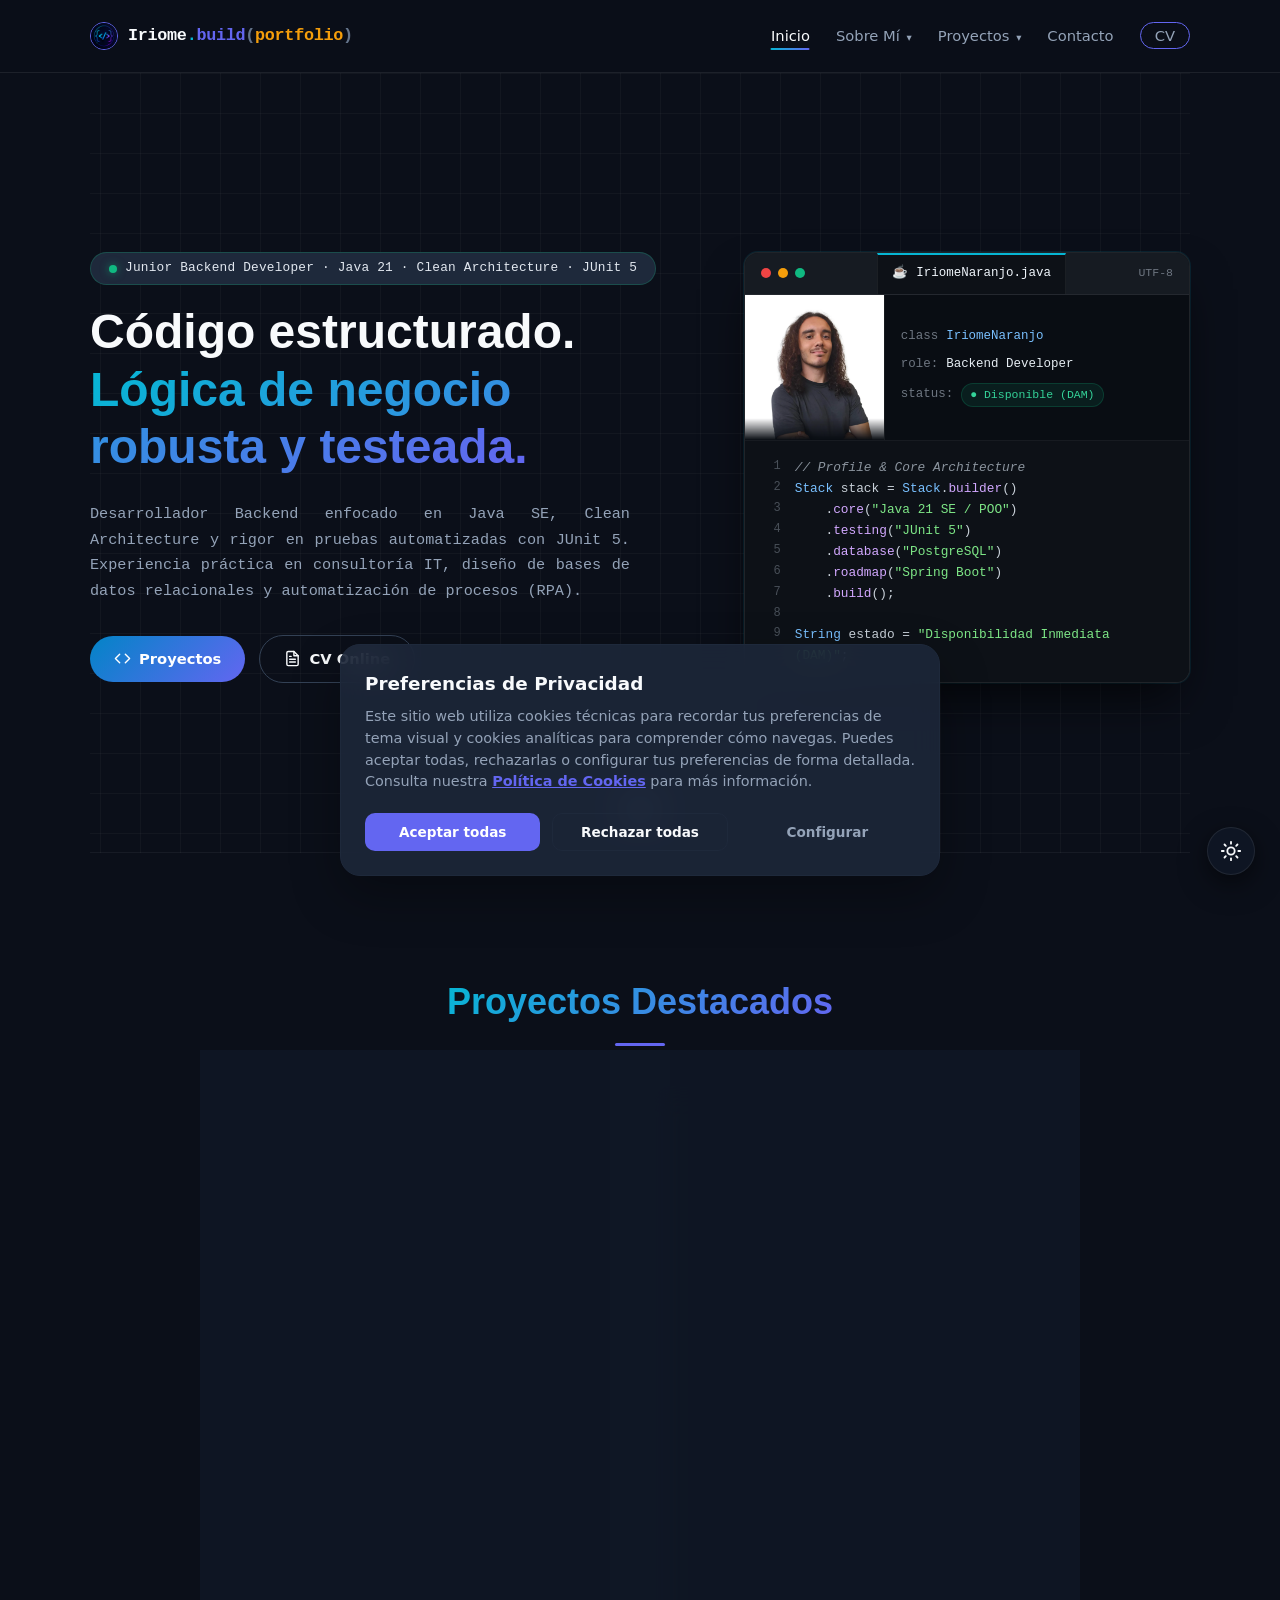
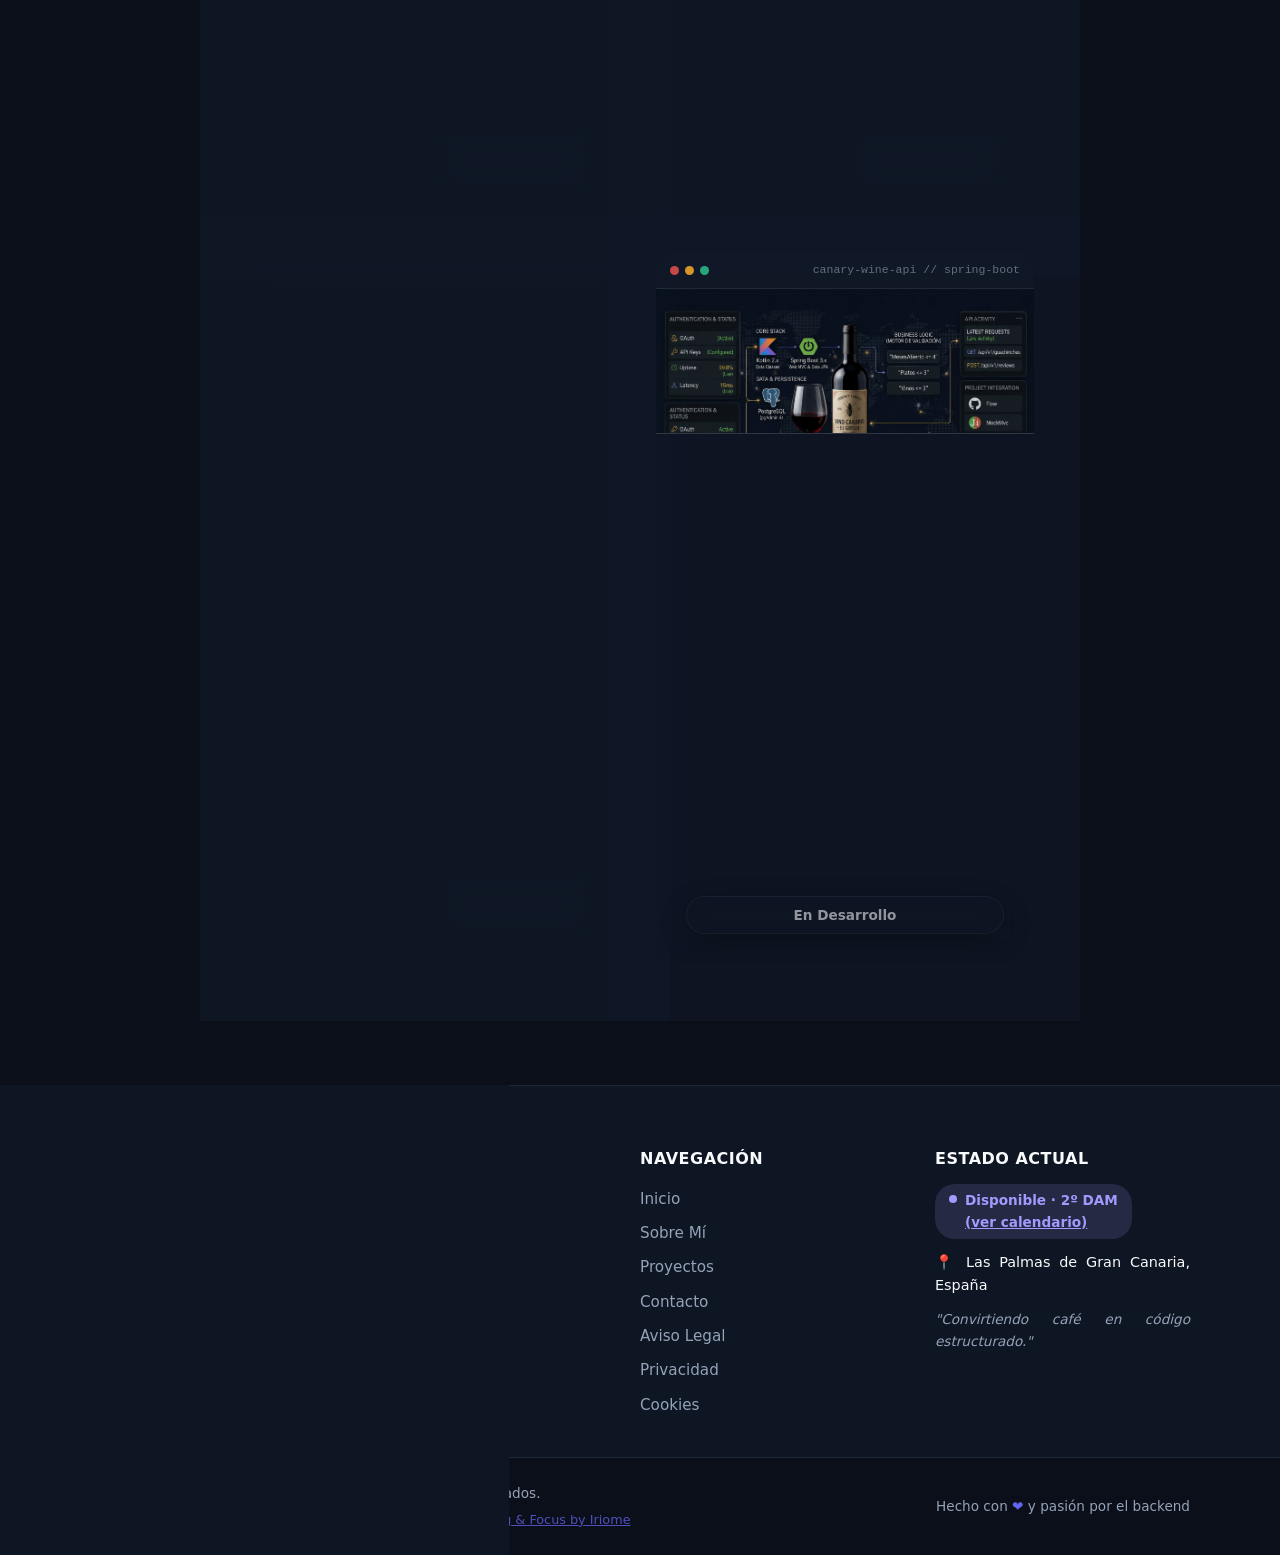
==== index.html @ 13b0e1bc "✨ feat: actualización de El Piedrero a v1.0.03092026.2 con mejoras en QR, UI y enlace de release ofi" ====
<!DOCTYPE html>
<html lang="es">

<head>
    <meta charset="UTF-8">
    <meta name="viewport" content="width=device-width, initial-scale=1.0">
    <meta http-equiv="Content-Security-Policy" content="default-src 'self'; script-src 'self' 'unsafe-inline' https://www.googletagmanager.com; style-src 'self' 'unsafe-inline' https://fonts.googleapis.com; font-src 'self' https://fonts.gstatic.com data:; img-src 'self' data: https:; connect-src 'self' https://www.google-analytics.com https://analytics.google.com https://api.web3forms.com;">
    <title>Inicio · Iriome Naranjo - Desarrollador Backend Java</title>
    <meta name="description"
        content="Desarrollador Backend Java especializado en construir código estructurado y escalable, con experiencia complementaria en automatización de procesos (RPA/PAD).">

    <!-- Google Tag Manager -->
    <script>(function (w, d, s, l, i) {
            w[l] = w[l] || []; w[l].push({
                'gtm.start':
                    new Date().getTime(), event: 'gtm.js'
            }); var f = d.getElementsByTagName(s)[0],
                j = d.createElement(s), dl = l != 'dataLayer' ? '&l=' + l : ''; j.async = true; j.src =
                    'https://www.googletagmanager.com/gtm.js?id=' + i + dl; f.parentNode.insertBefore(j, f);
        })(window, document, 'script', 'dataLayer', 'GTM-KGFHGSRH');</script>
    <!-- End Google Tag Manager -->

    <!-- Open Graph -->
    <meta property="og:title" content="Iriome Naranjo - Desarrollador Backend Java">
    <meta property="og:description"
        content="Portfolio con proyectos reales en producción, simulador interactivo de consola y soluciones de automatización.">
    <meta property="og:image" content="https://devnaranjo.github.io/Portfolio/src/assets/og-preview.webp">
    <meta property="og:url" content="https://devnaranjo.github.io/Portfolio/">
    <meta property="og:type" content="website">

    <!-- Canonical -->
    <link rel="canonical" href="https://devnaranjo.github.io/Portfolio/index.html">

    <!-- Google Consent Mode v2 -->
    <script>
        window.dataLayer = window.dataLayer || [];
        function gtag() { dataLayer.push(arguments); }
        gtag('consent', 'default', {
            'analytics_storage': 'denied',
            'ad_storage': 'denied',
            'ad_user_data': 'denied',
            'ad_personalization': 'denied'
        });
    </script>
    <script>
        (function () {
            const savedTheme = localStorage.getItem('theme');
            if (savedTheme !== 'light') {
                document.documentElement.setAttribute('data-theme', 'dark');
            }
        })();
    </script>
    <!-- Tipografías de Software Engineering: Plus Jakarta Sans & JetBrains Mono -->
    <link rel="preconnect" href="https://fonts.googleapis.com">
    <link rel="preconnect" href="https://fonts.gstatic.com" crossorigin>
    <link href="https://fonts.googleapis.com/css2?family=JetBrains+Mono:wght@400;500;600;700&family=Plus+Jakarta+Sans:wght@300;400;500;600;700;800&display=swap" rel="stylesheet">

    <link rel="stylesheet" href="src/css/style.css">
    <link rel="icon" type="image/webp" href="src/assets/logo.webp">
</head>


<body>
    <!-- Google Tag Manager (noscript) -->
    <noscript><iframe src="https://www.googletagmanager.com/ns.html?id=GTM-KGFHGSRH" height="0" width="0"
            style="display:none;visibility:hidden"></iframe></noscript>
    <!-- End Google Tag Manager (noscript) -->

    <!-- Menú de Navegación -->
    <header class="header">
        <div class="container nav">
            <a href="index.html" class="logo" id="nav-logo">
                <img src="src/assets/logo.webp" alt="Logo de Iriome.build" class="nav-logo-img">
                <span class="logo-code">Iriome<span class="logo-dot">.</span><span class="logo-method">build</span><span
                        class="logo-parentheses">(</span><span class="logo-parameter">portfolio</span><span
                        class="logo-parentheses">)</span></span>
            </a>
            <ul class="nav-links">
                <li><a href="index.html" id="nav-link-home">Inicio</a></li>
                <li class="dropdown">
                    <a href="sobre-mi.html" id="nav-link-about" class="dropbtn">Sobre Mí <span class="arrow">▾</span></a>
                    <ul class="dropdown-content">
                        <li><a href="sobre-mi.html#about-section">Mi Historia</a></li>
                        <li><a href="sobre-mi.html#experience-section">Experiencia y Formación</a></li>
                        <li><a href="sobre-mi.html#challenges-section">RoadMap</a></li>
                        <li><a href="sobre-mi.html#availability-calendar">Calendario</a></li>
                    </ul>
                </li>
                <li class="dropdown">
                    <a href="proyectos.html" id="nav-link-projects" class="dropbtn">Proyectos <span
                            class="arrow">▾</span></a>
                    <ul class="dropdown-content">
                        <li><a href="proyecto-habitly.html">Habitly</a></li>
                        <li><a href="proyecto-splitit.html">SplitIt</a></li>
                        <li class="dropdown-submenu">
                            <span class="submenu-title">Automatización RPA <span class="arrow-right">▸</span></span>
                            <ul class="dropdown-submenu-content">
                                <li><a href="proyecto-rpa.html">RPA Soporte (PAD)</a></li>
                                <li><a href="proyecto-rpa-resumen.html">Resúmenes IA (PAD)</a></li>
                            </ul>
                        </li>
                        <li><a href="proyectos.html">Ver todos</a></li>
                    </ul>
                </li>
                <li><a href="contacto.html" id="nav-link-contact">Contacto</a></li>
                <li><a href="cv.html" id="nav-link-cv" class="nav-cv-btn">CV</a></li>
            </ul>
        </div>
    </header>

    <!-- Inicio -->
    <main class="container">
        <section class="hero" id="hero-section">
            <div class="hero-grid">
                <!-- Columna Izquierda: Mensaje de Impacto -->
                <div class="hero-text-col">
                    <span class="hero-tag">
                        <span class="hero-status-dot"></span>
                        <span>Junior Backend Developer · Java 21 · Clean Architecture · JUnit 5</span>
                    </span>
                    <h1 class="title-large" style="margin-bottom: 8px;">
                        Código estructurado.<br>
                        <span class="hero-title-accent">Lógica de negocio robusta y testeada.</span>
                    </h1>
                    <p>
                        Desarrollador Backend enfocado en Java SE, Clean Architecture y rigor en pruebas automatizadas con JUnit 5. Experiencia práctica en consultoría IT, diseño de bases de datos relacionales y automatización de procesos (RPA).
                    </p>
                    <div class="hero-buttons">
                        <a href="proyectos.html" class="btn hero-btn-primary" id="hero-btn-projects">
                            <svg width="17" height="17" viewBox="0 0 24 24" fill="none" stroke="currentColor" stroke-width="2" stroke-linecap="round" stroke-linejoin="round"><polyline points="16 18 22 12 16 6"/><polyline points="8 6 2 12 8 18"/></svg>
                            Proyectos
                        </a>
                        <a href="cv.html" class="btn hero-btn-secondary" id="hero-btn-cv">
                            <svg width="17" height="17" viewBox="0 0 24 24" fill="none" stroke="currentColor" stroke-width="2" stroke-linecap="round" stroke-linejoin="round"><path d="M14 2H6a2 2 0 0 0-2 2v16a2 2 0 0 0 2 2h12a2 2 0 0 0 2-2V8z"/><polyline points="14 2 14 8 20 8"/><line x1="16" y1="13" x2="8" y2="13"/><line x1="16" y1="17" x2="8" y2="17"/><polyline points="10 9 9 9 8 9"/></svg>
                            CV Online
                        </a>
                    </div>
                </div>

                <!-- Columna Derecha: Tarjeta Visual IDE / Avatar & Código Mockup -->
                <div class="hero-ide-col">
                    <div class="hero-ide-card">
                        <div class="hero-ide-header">
                            <div class="ide-dots">
                                <span class="ide-dot red"></span>
                                <span class="ide-dot yellow"></span>
                                <span class="ide-dot green"></span>
                            </div>
                            <div class="ide-tabs">
                                <div class="ide-tab">
                                    <span class="ide-tab-icon">☕</span>
                                    <span>IriomeNaranjo.java</span>
                                </div>
                            </div>
                            <span style="font-family: var(--font-mono); font-size: 0.72rem; color: #6E7681;">UTF-8</span>
                        </div>
                        <div class="ide-avatar-split">
                            <div class="hero-avatar-wrapper">
                                <img src="src/assets/profile.webp" alt="Foto de Iriome Naranjo" class="hero-avatar-img" onerror="this.src='src/assets/logo.webp'; this.style.opacity='0.85';">
                            </div>
                            <div class="ide-profile-meta">
                                <div class="ide-meta-row">
                                    <span class="ide-meta-label">class</span>
                                    <span class="ide-meta-val" style="color: #79C0FF;">IriomeNaranjo</span>
                                </div>
                                <div class="ide-meta-row">
                                    <span class="ide-meta-label">role:</span>
                                    <span class="ide-meta-val">Backend Developer</span>
                                </div>
                                <div class="ide-meta-row">
                                    <span class="ide-meta-label">status:</span>
                                    <span class="ide-meta-status">● Disponible (DAM)</span>
                                </div>
                            </div>
                        </div>
                        <div class="hero-code-block">
                            <div class="code-line"><span class="code-ln">1</span><span><span class="code-comment">// Profile &amp; Core Architecture</span></span></div>
                            <div class="code-line"><span class="code-ln">2</span><span><span class="code-type">Stack</span> stack = <span class="code-type">Stack</span>.<span class="code-method">builder</span>()</span></div>
                            <div class="code-line"><span class="code-ln">3</span><span>&nbsp;&nbsp;&nbsp;&nbsp;.<span class="code-method">core</span>(<span class="code-string">"Java 21 SE / POO"</span>)</span></div>
                            <div class="code-line"><span class="code-ln">4</span><span>&nbsp;&nbsp;&nbsp;&nbsp;.<span class="code-method">testing</span>(<span class="code-string">"JUnit 5"</span>)</span></div>
                            <div class="code-line"><span class="code-ln">5</span><span>&nbsp;&nbsp;&nbsp;&nbsp;.<span class="code-method">database</span>(<span class="code-string">"PostgreSQL"</span>)</span></div>
                            <div class="code-line"><span class="code-ln">6</span><span>&nbsp;&nbsp;&nbsp;&nbsp;.<span class="code-method">roadmap</span>(<span class="code-string">"Spring Boot"</span>)</span></div>
                            <div class="code-line"><span class="code-ln">7</span><span>&nbsp;&nbsp;&nbsp;&nbsp;.<span class="code-method">build</span>();</span></div>
                            <div class="code-line"><span class="code-ln">8</span><span></span></div>
                            <div class="code-line"><span class="code-ln">9</span><span><span class="code-type">String</span> estado = <span class="code-string">"Disponibilidad Inmediata (DAM)"</span>;</span></div>
                        </div>
                    </div>
                </div>

            </div>

            <div class="scroll-indicator">
                <a href="#featured-projects" class="scroll-trigger" aria-label="Desplazarse hacia abajo">
                    <div class="chevron-wrapper">
                        <svg width="22" height="22" viewBox="0 0 24 24" fill="none" stroke="currentColor"
                            stroke-width="2.5" stroke-linecap="round" stroke-linejoin="round">
                            <path d="m6 9 6 6 6-6" />
                        </svg>
                    </div>
                </a>
            </div>
        </section>

        <!-- Proyectos Destacados (Teaser Visual) -->
        <section id="featured-projects" class="featured-projects"
            style="margin-top: 40px; margin-bottom: 40px; scroll-margin-top: 100px;">
            <h2 class="title-medium" style="text-align: center; margin-bottom: 35px;">
                <span class="hero-title-accent">Proyectos Destacados</span>
            </h2>
            <div class="projects-grid">
                <!-- Tarjeta 1: El Piedrero -->
                <div class="project-card card" style="padding: 0; overflow: hidden;">
                    <div class="project-thumbnail">
                        <div class="project-thumbnail-bar">
                            <div class="project-thumbnail-dots">
                                <span class="project-thumbnail-dot red"></span>
                                <span class="project-thumbnail-dot yellow"></span>
                                <span class="project-thumbnail-dot green"></span>
                            </div>
                            <span class="project-thumbnail-title">el-piedrero // android-native</span>
                        </div>
                        <div class="project-thumbnail-img-wrap">
                            <img src="src/assets/projects/elpiedrero-preview.webp"
                                alt="Captura de El Piedrero - Marcador Android de Ronda Canaria" loading="lazy" width="600"
                                height="338">
                        </div>
                    </div>
                    <div class="project-card-content">
                        <span class="project-status-badge completed">v1.0.03092026.2</span>
                        <div class="project-card-header">
                            <svg width="22" height="22" viewBox="0 0 24 24" fill="none" stroke="var(--accent-cyan)" stroke-width="2" stroke-linecap="round" stroke-linejoin="round"><rect width="14" height="20" x="5" y="2" rx="2" ry="2"/><line x1="12" x2="12.01" y1="18" y2="18"/></svg>
                            <h3 class="project-card-title" style="view-transition-name: elpiedrero-title;">El Piedrero: Ronda Canaria</h3>
                        </div>
                        <p class="project-card-desc">
                            Marcador móvil nativo en <strong>Kotlin</strong> y <strong>Jetpack Compose</strong> con sincronización multijugador offline por <strong>Sockets TCP</strong>, cifrado <strong>AES-256-GCM</strong>, anti-replay y accesibilidad universal (WCAG AAA).
                        </p>
                        <div class="project-card-tags">
                            <span class="tag">Android</span>
                            <span class="tag">Kotlin</span>
                            <span class="tag">JetpackCompose</span>
                            <span class="tag">AES-256-GCM</span>
                            <span class="tag">SocketsTCP</span>
                            <span class="tag">CleanArchitecture</span>
                        </div>
                        <div class="project-card-actions">
                            <a href="proyecto-elpiedrero.html" class="btn btn-primary">Ver Detalles</a>
                            <a href="https://github.com/DevNaranjo/El-Piedrero" target="_blank" rel="noopener noreferrer"
                                class="btn btn-secondary">
                                <svg width="16" height="16" viewBox="0 0 24 24" fill="none" stroke="currentColor" stroke-width="2" stroke-linecap="round" stroke-linejoin="round"><path d="M15 22v-4a4.8 4.8 0 0 0-1-3.5c3 0 6-2 6-5.5.08-1.25-.27-2.48-1-3.5.28-1.15.28-2.35 0-3.5 0 0-1 0-3 1.5-2.64-.5-5.36-.5-8 0C6 2 5 2 5 2c-.3 1.15-.3 2.35 0 3.5A5.403 5.403 0 0 0 4 9c0 3.5 3 5.5 6 5.5-.39.49-.68 1.05-.85 1.65-.17.6-.22 1.23-.15 1.85v4"/><path d="M9 18c-4.51 2-5-2-7-2"/></svg>
                                GitHub Code ↗
                            </a>
                        </div>
                    </div>
                </div>

                <!-- Tarjeta 2: Habitly -->
                <div class="project-card card" style="padding: 0; overflow: hidden;">
                    <div class="project-thumbnail">
                        <div class="project-thumbnail-bar">
                            <div class="project-thumbnail-dots">
                                <span class="project-thumbnail-dot red"></span>
                                <span class="project-thumbnail-dot yellow"></span>
                                <span class="project-thumbnail-dot green"></span>
                            </div>
                            <span class="project-thumbnail-title">habitly-core // v1.1.5</span>
                        </div>
                        <div class="project-thumbnail-img-wrap">
                            <img src="src/assets/projects/habitly-preview.webp"
                                alt="Captura de Habitly - gestor inmobiliario en Java" loading="lazy" width="600"
                                height="338">
                        </div>
                    </div>
                    <div class="project-card-content">
                        <span class="project-status-badge completed">v1.1.5 Stable</span>
                        <div class="project-card-header">
                            <svg width="22" height="22" viewBox="0 0 24 24" fill="none" stroke="var(--accent-cyan)" stroke-width="2" stroke-linecap="round" stroke-linejoin="round"><path d="m3 9 9-7 9 7v11a2 2 0 0 1-2 2H5a2 2 0 0 1-2-2z"/><polyline points="9 22 9 12 15 12 15 22"/></svg>
                            <h3 class="project-card-title" style="view-transition-name: habitly-title;">Habitly: Inmobiliaria &amp; Legal</h3>
                        </div>
                        <p class="project-card-desc">
                            Software backend en <strong>Java</strong> que automatiza la gestión inmobiliaria asegurando cumplimiento con la LAU y Ley 12/2023 mediante arquitectura desacoplada por capas (POO), criptografía <strong>AES-256-GCM</strong> y pruebas con <strong>JUnit 5</strong>.
                        </p>
                        <div class="project-card-tags">
                            <span class="tag">JavaSE</span>
                            <span class="tag">CleanArchitecture</span>
                            <span class="tag">LegalTech</span>
                            <span class="tag">PropTech</span>
                            <span class="tag">SwingGUI</span>
                        </div>
                        <div class="project-card-actions">
                            <a href="proyecto-habitly.html" class="btn btn-primary">Ver Detalles</a>
                            <a href="https://github.com/DevNaranjo/Habitly" target="_blank" rel="noopener noreferrer"
                                class="btn btn-secondary">
                                <svg width="16" height="16" viewBox="0 0 24 24" fill="none" stroke="currentColor" stroke-width="2" stroke-linecap="round" stroke-linejoin="round"><path d="M15 22v-4a4.8 4.8 0 0 0-1-3.5c3 0 6-2 6-5.5.08-1.25-.27-2.48-1-3.5.28-1.15.28-2.35 0-3.5 0 0-1 0-3 1.5-2.64-.5-5.36-.5-8 0C6 2 5 2 5 2c-.3 1.15-.3 2.35 0 3.5A5.403 5.403 0 0 0 4 9c0 3.5 3 5.5 6 5.5-.39.49-.68 1.05-.85 1.65-.17.6-.22 1.23-.15 1.85v4"/><path d="M9 18c-4.51 2-5-2-7-2"/></svg>
                                GitHub Code ↗
                            </a>
                        </div>
                    </div>
                </div>

                <!-- Tarjeta 2: SplitIt -->
                <div class="project-card card" style="padding: 0; overflow: hidden;">
                    <div class="project-thumbnail">
                        <div class="project-thumbnail-bar">
                            <div class="project-thumbnail-dots">
                                <span class="project-thumbnail-dot red"></span>
                                <span class="project-thumbnail-dot yellow"></span>
                                <span class="project-thumbnail-dot green"></span>
                            </div>
                            <span class="project-thumbnail-title">splitit-finance // precision-engine</span>
                        </div>
                        <div class="project-thumbnail-img-wrap">
                            <img src="src/assets/projects/splitit-preview.webp" alt="Captura de SplitIt"
                                loading="lazy" width="600" height="338">
                        </div>
                    </div>
                    <div class="project-card-content">
                        <span class="project-status-badge completed">MVP Producción</span>
                        <div class="project-card-header">
                            <svg width="22" height="22" viewBox="0 0 24 24" fill="none" stroke="var(--accent-cyan)" stroke-width="2" stroke-linecap="round" stroke-linejoin="round"><rect width="16" height="20" x="4" y="2" rx="2"/><line x1="8" x2="16" y1="6" y2="6"/><line x1="16" x2="16" y1="14"/><path d="M16 10h.01"/><path d="M12 10h.01"/><path d="M8 10h.01"/><path d="M12 14h.01"/><path d="M8 14h.01"/><path d="M12 18h.01"/><path d="M8 18h.01"/></svg>
                            <h3 class="project-card-title" style="view-transition-name: splitit-title;">SplitIt: División Financiera</h3>
                        </div>
                        <p class="project-card-desc">
                            Motor financiero en Java con 100% de precisión decimal utilizando <strong>BigDecimal</strong>. Resuelve descuadres de redondeo mediante un <strong>algoritmo de compensación de céntimos</strong> verificado rigurosamente con <strong>JUnit 5</strong>.
                        </p>
                        <div class="project-card-tags">
                            <span class="tag">Java</span>
                            <span class="tag">CleanCode</span>
                            <span class="tag">BillSplitter</span>
                            <span class="tag">Algorithms</span>
                            <span class="tag">RestaurantTech</span>
                        </div>
                        <div class="project-card-actions">
                            <a href="proyecto-splitit.html" class="btn btn-primary">Ver Detalles</a>
                            <a href="https://github.com/DevNaranjo/SplitIt" target="_blank"
                                rel="noopener noreferrer" class="btn btn-secondary">
                                <svg width="16" height="16" viewBox="0 0 24 24" fill="none" stroke="currentColor" stroke-width="2" stroke-linecap="round" stroke-linejoin="round"><path d="M15 22v-4a4.8 4.8 0 0 0-1-3.5c3 0 6-2 6-5.5.08-1.25-.27-2.48-1-3.5.28-1.15.28-2.35 0-3.5 0 0-1 0-3 1.5-2.64-.5-5.36-.5-8 0C6 2 5 2 5 2c-.3 1.15-.3 2.35 0 3.5A5.403 5.403 0 0 0 4 9c0 3.5 3 5.5 6 5.5-.39.49-.68 1.05-.85 1.65-.17.6-.22 1.23-.15 1.85v4"/><path d="M9 18c-4.51 2-5-2-7-2"/></svg>
                                GitHub Code ↗
                            </a>
                        </div>
                    </div>
                </div>


                <!-- Tarjeta 3: Canary Wine & Guachinches API -->
                <div class="project-card card roadmap-card" style="padding: 0; overflow: hidden;">
                    <div class="project-thumbnail">
                        <div class="project-thumbnail-bar">
                            <div class="project-thumbnail-dots">
                                <span class="project-thumbnail-dot red"></span>
                                <span class="project-thumbnail-dot yellow"></span>
                                <span class="project-thumbnail-dot green"></span>
                            </div>
                            <span class="project-thumbnail-title">canary-wine-api // spring-boot</span>
                        </div>
                        <div class="project-thumbnail-img-wrap">
                            <img src="src/assets/projects/guachinche-api-preview.webp" alt="Captura de Canary Wine & Guachinches API" loading="lazy" width="600" height="338">
                        </div>
                    </div>
                    <div class="project-card-content">
                        <span class="project-status-badge planned">En Roadmap</span>
                        <div class="project-card-header">
                            <svg width="22" height="22" viewBox="0 0 24 24" fill="none" stroke="var(--accent-cyan)" stroke-width="2" stroke-linecap="round" stroke-linejoin="round"><path d="M8 22h8"/><path d="M12 11v11"/><path d="m19 3-4 8H9L5 3z"/></svg>
                            <h3 class="project-card-title">Canary Wine &amp; Guachinches API</h3>
                        </div>
                        <p class="project-card-desc">
                            API REST moderna desarrollada en <strong>Kotlin</strong> y <strong>Spring Boot</strong> con persistencia en <strong>PostgreSQL</strong> para catalogar y auditar la tradición vitivinícola canaria bajo arquitectura limpia y OpenAPI (Swagger).
                        </p>
                        <div class="project-card-tags">
                            <span class="tag">Kotlin 2.x</span>
                            <span class="tag">Spring Boot</span>
                            <span class="tag">PostgreSQL</span>
                            <span class="tag">OpenAPI 3</span>
                        </div>
                        <div class="project-card-actions">
                            <button class="btn btn-secondary" style="opacity: 0.6; cursor: not-allowed; width: 100%;" disabled>En Desarrollo</button>
                        </div>
                    </div>
                </div>
            </div>
        </section>
    </main>


    <!-- Pie de Página -->
    <footer class="footer">
        <div class="container footer-grid">
            <!-- Columna 1: Marca y Redes -->
            <div class="footer-brand">
                <div class="logo">
                    <span class="logo-code">iriome<span class="logo-dot">.</span><span
                            class="logo-method">build</span><span class="logo-parentheses">(</span><span
                            class="logo-parameter">"🚀"</span><span class="logo-parentheses">)</span></span>
                </div>
                <p class="footer-brand-desc">Iriome Naranjo · Desarrollador Java. Diseñando software con código limpio.
                </p>
                <div class="footer-socials">
                    <a href="https://github.com/DevNaranjo" target="_blank" rel="noopener noreferrer"
                        aria-label="GitHub">
                        <svg width="20" height="20" viewBox="0 0 24 24" fill="none" stroke="currentColor"
                            stroke-width="2" stroke-linecap="round" stroke-linejoin="round">
                            <path
                                d="M15 22v-4a4.8 4.8 0 0 0-1-3.5c3 0 6-2 6-5.5.08-1.25-.27-2.48-1-3.5.28-1.15.28-2.35 0-3.5 0 0-1 0-3 1.5-2.64-.5-5.36-.5-8 0C6 2 5 2 5 2c-.3 1.15-.3 2.35 0 3.5A5.403 5.403 0 0 0 4 9c0 3.5 3 5.5 6 5.5-.39.49-.68 1.05-.85 1.65-.17.6-.22 1.23-.15 1.85v4" />
                            <path d="M9 18c-4.51 2-5-2-7-2" />
                        </svg>
                    </a>
                    <a href="https://linkedin.com/in/inaranjorodriguez" target="_blank" rel="noopener noreferrer"
                        aria-label="LinkedIn">
                        <svg width="20" height="20" viewBox="0 0 24 24" fill="none" stroke="currentColor"
                            stroke-width="2" stroke-linecap="round" stroke-linejoin="round">
                            <path d="M16 8a6 6 0 0 1 6 6v7h-4v-7a2 2 0 0 0-2-2 2 2 0 0 0-2 2v7h-4v-7a6 6 0 0 1 6-6z" />
                            <rect x="2" y="9" width="4" height="12" />
                            <circle cx="4" cy="4" r="2" />
                        </svg>
                    </a>
                    <a href="https://www.instagram.com/devnaranjo25/" target="_blank" rel="noopener noreferrer"
                        aria-label="Instagram">
                        <svg width="20" height="20" viewBox="0 0 24 24" fill="none" stroke="currentColor"
                            stroke-width="2" stroke-linecap="round" stroke-linejoin="round">
                            <rect x="2" y="2" width="20" height="20" rx="5" ry="5" />
                            <path d="M16 11.37A4 4 0 1 1 12.63 8 4 4 0 0 1 16 11.37z" />
                            <line x1="17.5" y1="6.5" x2="17.51" y2="6.5" />
                        </svg>
                    </a>
                    <a href="#" data-contact="phone" aria-label="Teléfono" id="footer-phone">
                        <svg width="20" height="20" viewBox="0 0 24 24" fill="none" stroke="currentColor"
                            stroke-width="2" stroke-linecap="round" stroke-linejoin="round">
                            <path
                                d="M22 16.92v3a2 2 0 0 1-2.18 2 19.79 19.79 0 0 1-8.63-3.07 19.5 19.5 0 0 1-6-6 19.79 19.79 0 0 1-3.07-8.67A2 2 0 0 1 4.11 2h3a2 2 0 0 1 2 1.72 12.84 12.84 0 0 0 .7 2.81 2 2 0 0 1-.45 2.11L8.09 9.91a16 16 0 0 0 6 6l1.27-1.27a2 2 0 0 1 2.11-.45 12.84 12.84 0 0 0 2.81.7A2 2 0 0 1 22 16.92z" />
                        </svg>
                    </a>
                    <a href="#" data-contact="email" aria-label="Email (Gmail)">
                        <svg width="20" height="20" viewBox="0 0 24 24" fill="none" stroke="currentColor"
                            stroke-width="2" stroke-linecap="round" stroke-linejoin="round">
                            <rect width="20" height="16" x="2" y="4" rx="2" />
                            <path d="m22 7-8.97 5.7a1.94 1.94 0 0 1-2.06 0L2 7" />
                        </svg>
                    </a>
                </div>
            </div>

            <!-- Columna 2: Navegación -->
            <div class="footer-nav">
                <h4>Navegación</h4>
                <ul class="footer-nav-list">
                    <li><a href="index.html">Inicio</a></li>
                    <li><a href="sobre-mi.html">Sobre Mí</a></li>
                    <li><a href="proyectos.html">Proyectos</a></li>
                    <li><a href="contacto.html">Contacto</a></li>
                    <li><a href="aviso-legal.html">Aviso Legal</a></li>
                    <li><a href="privacidad.html">Privacidad</a></li>
                    <li><a href="politica-cookies.html">Cookies</a></li>
                </ul>
            </div>

            <!-- Columna 3: Estado y Disponibilidad -->
            <div class="footer-status">
                <h4>Estado Actual</h4>
                <div class="status-indicator">
                    <span class="status-dot-green"></span>
                    <span class="status-text">Disponible (DAM / Prácticas)</span>
                </div>
                <p class="status-location">📍 Las Palmas de Gran Canaria, España</p>
                <p class="status-quote">"Convirtiendo café en código estructurado."</p>
            </div>
        </div>

        <!-- Línea de copyright inferior -->
        <div class="footer-bottom">
            <div class="container footer-bottom-content">
                <div class="footer-copyright-info">
                    <p>© 2026 Iriome Naranjo Rodríguez. Todos los derechos reservados.</p>
                    <p class="footer-easter-egg"
                        style="font-size: 0.8rem; color: var(--text-secondary); margin-top: 5px; opacity: 0.75; transition: opacity 0.3s ease;">
                        ¿Quieres escuchar lo que escucho mientras programo? 🎧
                        <a href="https://www.youtube.com/playlist?list=PL2VJPU_YK0GsWpElVDiiEvzj0VpH7Hd2J" target="_blank" rel="noopener noreferrer"
                            style="color: var(--accent-rose); text-decoration: underline; font-weight: 500;">Coding &
                            Focus by Iriome</a>
                    </p>
                </div>
                <p class="made-with">Hecho con <span class="heart">❤️</span> y pasión por el backend</p>
            </div>
        </div>
    </footer>

    <!-- Botón Flotante de Modo Oscuro -->
    <button id="theme-toggle" class="theme-toggle" aria-label="Alternar tema visual claro y oscuro">
        <!-- Sun Icon (SVG) -->
        <svg class="sun-icon" viewBox="0 0 24 24" fill="none" stroke="currentColor" stroke-width="2"
            stroke-linecap="round" stroke-linejoin="round">
            <circle cx="12" cy="12" r="4" />
            <path d="M12 2v2" />
            <path d="M12 20v2" />
            <path d="m4.93 4.93 1.41 1.41" />
            <path d="m17.66 17.66 1.41 1.41" />
            <path d="M2 12h2" />
            <path d="M20 12h2" />
            <path d="m6.34 17.66-1.41 1.41" />
            <path d="m19.07 4.93-1.41 1.41" />
        </svg>
        <!-- Moon Icon (SVG) -->
        <svg class="moon-icon" viewBox="0 0 24 24" fill="none" stroke="currentColor" stroke-width="2"
            stroke-linecap="round" stroke-linejoin="round">
            <path d="M12 3a6 6 0 0 0 9 9 9 9 0 1 1-9-9Z" />
        </svg>
    </button>

    <script src="src/js/script.js"></script>
</body>

</html>
---- src/css/style.css ----
@font-face {
    font-family: 'Outfit';
    font-style: normal;
    font-weight: 300 800;
    font-display: swap;
    src: url('../assets/fonts/outfit-normal.woff2') format('woff2-variations'),
         url('../assets/fonts/outfit-normal.woff2') format('woff2');
    unicode-range: U+0000-00FF, U+0131, U+0152-0153, U+02BB-02BC, U+02C6, U+02DA, U+02DC, U+2000-206F, U+20AC, U+2122, U+2191, U+2193, U+2212, U+2215, U+FEFF, U+FFFD;
}

@font-face {
    font-family: 'Outfit';
    font-style: normal;
    font-weight: 300 800;
    font-display: swap;
    src: url('../assets/fonts/outfit-latin-ext.woff2') format('woff2-variations'),
         url('../assets/fonts/outfit-latin-ext.woff2') format('woff2');
    unicode-range: U+0100-02BA, U+02BD-02C5, U+02C7-02CC, U+02CE-02D7, U+02DD-02FF, U+0304, U+0308, U+0329, U+1D00-1DBF, U+1E00-1E9F, U+1EF2-1EFF, U+2020, U+20A0-20AB, U+20AD-20C0, U+2113, U+2C60-2C7F, U+A720-A7FF;
}

@font-face {
    font-family: 'Lora';
    font-style: normal;
    font-weight: 400 700;
    font-display: swap;
    src: url('../assets/fonts/lora-normal.woff2') format('woff2');
    unicode-range: U+0000-00FF, U+0131, U+0152-0153, U+02BB-02BC, U+02C6, U+02DA, U+02DC, U+2000-206F, U+20AC, U+2122, U+2191, U+2193, U+2212, U+2215, U+FEFF, U+FFFD;
}

@font-face {
    font-family: 'Lora';
    font-style: italic;
    font-weight: 400 700;
    font-display: swap;
    src: url('../assets/fonts/lora-italic.woff2') format('woff2');
    unicode-range: U+0000-00FF, U+0131, U+0152-0153, U+02BB-02BC, U+02C6, U+02DA, U+02DC, U+2000-206F, U+20AC, U+2122, U+2191, U+2193, U+2212, U+2215, U+FEFF, U+FFFD;
}


:root {
    --bg-primary: #F8FAFC;
    --bg-secondary: #FFFFFF;
    --bg-card: rgba(255, 255, 255, 0.82);
    --bg-glass: rgba(255, 255, 255, 0.72);
    --text-primary: #0F172A;
    --text-secondary: #475569;
    --text-muted: #64748B;
    --accent-cyan: #0891B2;
    --accent-cyan-hover: #0E7490;
    --accent-rose: #4F46E5;
    --accent-rose-hover: #3B31D6;
    --accent-sage: #D97706;
    --accent-blue: #0284C7;
    --border-color: #E2E8F0;
    --border-glass: rgba(15, 23, 42, 0.08);
    --border-glass-hover: rgba(8, 145, 178, 0.35);
    --shadow-subtle: 0 8px 30px rgba(15, 23, 42, 0.04);
    --shadow-hover: 0 16px 40px rgba(79, 70, 229, 0.12);
    --shadow-glow: 0 0 25px rgba(8, 145, 178, 0.15);
    --header-bg: rgba(248, 250, 252, 0.82);
    
    --font-sans: 'Plus Jakarta Sans', system-ui, -apple-system, sans-serif;
    --font-mono: 'JetBrains Mono', 'Fira Code', Consolas, Monaco, monospace;
    --font-serif: 'Plus Jakarta Sans', sans-serif;
    --transition-fast: all 0.2s cubic-bezier(0.4, 0, 0.2, 1);
    --transition-smooth: all 0.3s cubic-bezier(0.4, 0, 0.2, 1);
    --transition-theme: 0.5s cubic-bezier(0.4, 0, 0.2, 1);
    --transition-page: 0.4s cubic-bezier(0.4, 0, 0.2, 1);
}

[data-theme="dark"] {
    --bg-primary: #0B0F19;
    --bg-secondary: #111827;
    --bg-card: rgba(17, 24, 39, 0.75);
    --bg-glass: rgba(15, 23, 42, 0.75);
    --text-primary: #F8FAFC;
    --text-secondary: #94A3B8;
    --text-muted: #64748B;
    --accent-cyan: #06B6D4;
    --accent-cyan-hover: #22D3EE;
    --accent-rose: #6366F1;
    --accent-rose-hover: #818CF8;
    --accent-sage: #F59E0B;
    --accent-blue: #0EA5E9;
    --border-color: #1E293B;
    --border-glass: rgba(255, 255, 255, 0.08);
    --border-glass-hover: rgba(6, 182, 212, 0.35);
    --shadow-subtle: 0 10px 30px rgba(0, 0, 0, 0.4);
    --shadow-hover: 0 20px 45px rgba(6, 182, 212, 0.12), 0 0 25px rgba(99, 102, 241, 0.15);
    --shadow-glow: 0 0 30px rgba(6, 182, 212, 0.22);
    --header-bg: rgba(11, 15, 25, 0.82);
}


/* Clase temporal para realizar transiciones graduales y fluidas de todo el sitio al cambiar de tema (0.5s estandarizado) */
.theme-transitioning,
.theme-transitioning * {
    transition: background-color 0.5s ease !important,
                color 0.5s ease !important,
                border-color 0.5s ease !important,
                box-shadow 0.5s ease !important,
                fill 0.5s ease !important,
                stroke 0.5s ease !important;
}

html {
    scroll-behavior: smooth;
    overflow-x: hidden; /* Aquí en vez de en body para evitar conflictos de composición con position:sticky + backdrop-filter en Chromium */
}

* {
    margin: 0;
    padding: 0;
    box-sizing: border-box;
}

body {
    background-color: var(--bg-primary);
    color: var(--text-primary);
    font-family: var(--font-sans);
    line-height: 1.6;
    -webkit-font-smoothing: antialiased;
    transition: background-color 0.5s ease, color 0.5s ease;
}

p {
    text-align: justify;
    text-justify: inter-word;
    hyphens: none;
    -webkit-hyphens: none;
    -ms-hyphens: none;
}


main {
    position: relative;
    z-index: 1;
    isolation: isolate; /* Crea un contexto de apilamiento sin los efectos secundarios de transform (no genera containing block para elementos fixed ni conflictos de composición con backdrop-filter) */
}

.header,
.footer,
.terminal-window,
.terminal-bar,
.contact-icon-wrapper,
.contact-link,
h1, h2, h3, h4, p, span {
    transition: background-color 0.5s ease, color 0.5s ease, border-color 0.5s ease, box-shadow 0.5s ease;
}

a {
    color: inherit;
    text-decoration: none;
    transition: var(--transition-smooth);
}

a:focus-visible,
button:focus-visible,
.theme-toggle:focus-visible {
    outline: 2px solid var(--accent-rose);
    outline-offset: 4px;
}

.container {
    width: 92%;
    max-width: 1140px;
    margin: 0 auto;
    padding: 0 20px;
}

section {
    padding: 80px 0;
}

.header {
    background-color: var(--header-bg);
    backdrop-filter: blur(16px);
    -webkit-backdrop-filter: blur(16px);
    position: sticky;
    top: 0;
    z-index: 1000;
    border-bottom: 1px solid var(--border-glass);
    will-change: backdrop-filter;
    transition: background-color 0.4s ease, border-color 0.4s ease;
}

[data-theme="dark"] .header {
    background-color: rgba(11, 15, 25, 0.95);
}

.nav {
    display: flex;
    justify-content: space-between;
    align-items: center;
    height: 72px;
}

.logo {
    display: flex;
    align-items: center;
    gap: 10px;
}

.logo-code {
    font-family: var(--font-mono);
    font-size: 1.05rem;
    font-weight: 700;
    color: var(--text-primary);
    letter-spacing: -0.3px;
}

.logo-dot {
    color: var(--accent-cyan);
}

.logo-method {
    color: var(--accent-rose);
}

.logo-parentheses {
    color: var(--text-muted);
}

.logo-parameter {
    color: var(--accent-sage);
}

.nav-links {
    display: flex;
    gap: 26px;
    align-items: center;
    list-style: none;
}

.nav-links a {
    font-weight: 500;
    font-size: 0.92rem;
    position: relative;
    padding: 6px 0;
    color: var(--text-secondary);
}

.nav-links a::after {
    content: '';
    position: absolute;
    width: 0;
    height: 2px;
    bottom: 0;
    left: 50%;
    background: linear-gradient(90deg, var(--accent-cyan), var(--accent-rose));
    transition: var(--transition-smooth);
    transform: translateX(-50%);
    border-radius: 2px;
}

.nav-links a:hover {
    color: var(--text-primary);
}

.nav-links a:hover::after,
.nav-links a.active::after,
.nav-links a[aria-current="page"]::after {
    width: 100%;
}

.nav-links a.active,
.nav-links a[aria-current="page"] {
    color: var(--text-primary);
}


/* Botón flotante (para modo oscuro)  */
.theme-toggle {
    position: fixed;
    bottom: 25px;
    right: 25px;
    background-color: var(--bg-card);
    border: 1px solid var(--border-glass);
    cursor: pointer;
    width: 48px;
    height: 48px;
    border-radius: 50%;
    display: flex;
    align-items: center;
    justify-content: center;
    box-shadow: var(--shadow-subtle), 0 4px 16px rgba(0, 0, 0, 0.2);
    backdrop-filter: blur(16px);
    -webkit-backdrop-filter: blur(16px);
    z-index: 1100;
    transition: var(--transition-smooth);
    color: var(--text-primary);
}

.theme-toggle:hover {
    border-color: var(--accent-cyan);
    color: var(--accent-cyan);
    transform: scale(1.1) rotate(15deg);
    box-shadow: var(--shadow-glow);
}

.theme-toggle:active {
    transform: scale(0.95);
}


.theme-toggle svg {
    width: 22px;
    height: 22px;
    fill: none;
    stroke: currentColor;
    stroke-width: 2;
    stroke-linecap: round;
    stroke-linejoin: round;
    transition: var(--transition-smooth);
}

/* En modo claro (por defecto): ocultar el sol, mostrar la luna */
.theme-toggle .sun-icon {
    display: none;
}
.theme-toggle .moon-icon {
    display: block;
}

/* En modo oscuro: mostrar el sol, ocultar la luna */
[data-theme="dark"] .theme-toggle .sun-icon {
    display: block;
}
[data-theme="dark"] .theme-toggle .moon-icon {
    display: none;
}

/* Rediseño del Pie de Página (Footer) */
.footer {
    border-top: 1px solid var(--border-glass);
    padding: 60px 0 0 0;
    background-color: var(--bg-card);
    backdrop-filter: blur(16px);
    -webkit-backdrop-filter: blur(16px);
    color: var(--text-secondary);
    font-size: 0.95rem;
}

.footer-grid {
    display: grid;
    grid-template-columns: 2fr 1fr 1fr;
    gap: 40px;
    margin-bottom: 40px;
}

.footer-brand {
    display: flex;
    flex-direction: column;
    gap: 15px;
}

.footer-brand .logo {
    margin-bottom: 5px;
}

.footer-brand-desc {
    max-width: 340px;
    line-height: 1.6;
    font-size: 0.9rem;
    color: var(--text-muted);
}

.footer-socials {
    display: flex;
    gap: 12px;
    margin-top: 5px;
}

.footer-socials a {
    width: 40px;
    height: 40px;
    border-radius: 10px;
    background-color: var(--bg-primary);
    border: 1px solid var(--border-glass);
    display: flex;
    align-items: center;
    justify-content: center;
    color: var(--text-secondary);
    transition: var(--transition-smooth);
}

.footer-socials a:hover {
    color: var(--accent-cyan);
    border-color: var(--accent-cyan);
    transform: translateY(-3px);
    box-shadow: 0 4px 15px rgba(6, 182, 212, 0.25);
}


.footer-nav {
    display: flex;
    flex-direction: column;
    gap: 15px;
}

.footer-nav h4,
.footer-status h4 {
    font-family: var(--font-sans);
    font-size: 1rem;
    font-weight: 700;
    color: var(--text-primary);
    text-transform: uppercase;
    letter-spacing: 0.5px;
}

.footer-nav-list {
    list-style: none;
    display: flex;
    flex-direction: column;
    gap: 10px;
}

.footer-nav-list a {
    transition: var(--transition-smooth);
    display: inline-block;
}

.footer-nav-list a:hover {
    color: var(--accent-rose);
    transform: translateX(3px);
}

.footer-status {
    display: flex;
    flex-direction: column;
    gap: 12px;
}

.status-indicator {
    display: flex;
    align-items: flex-start;
    gap: 8px;
    background-color: rgba(16, 185, 129, 0.08);
    color: #10b981;
    padding: 6px 14px;
    border-radius: 20px;
    width: fit-content;
    font-size: 0.85rem;
    font-weight: 600;
}

[data-theme="dark"] .status-indicator {
    background-color: rgba(16, 185, 129, 0.15);
    color: #34d399;
}

.status-dot-green {
    width: 8px;
    height: 8px;
    background-color: currentColor;
    border-radius: 50%;
    animation: statusPulse 2s infinite;
    margin-top: 5px;
}

@keyframes statusPulse {
    0% {
        transform: scale(0.9);
        opacity: 0.6;
    }
    50% {
        transform: scale(1.1);
        opacity: 1;
    }
    100% {
        transform: scale(0.9);
        opacity: 0.6;
    }
}

.status-location {
    font-size: 0.9rem;
    font-weight: 500;
    color: var(--text-primary);
}

.status-quote {
    font-size: 0.85rem;
    font-style: italic;
    color: var(--text-secondary);
}

.footer-bottom {
    border-top: 1px solid var(--border-color);
    padding: 25px 0;
    background-color: var(--bg-primary);
    font-size: 0.85rem;
}

.footer-bottom-content {
    display: flex;
    justify-content: space-between;
    align-items: center;
    flex-wrap: wrap;
    gap: 15px;
}

@media (max-width: 768px) {
    .footer-grid {
        grid-template-columns: 1fr;
        gap: 30px;
        text-align: center;
    }
    
    .footer-brand {
        align-items: center;
    }
    
    .footer-brand-desc {
        max-width: 100%;
        margin: 0 auto;
    }
    
    .footer-socials {
        justify-content: center;
    }
    
    .footer-nav h4, .footer-status h4 {
        text-align: center;
    }
    
    .footer-nav-list {
        display: grid;
        grid-template-columns: repeat(2, 1fr);
        gap: 10px 20px;
        text-align: left;
        max-width: 280px;
        margin: 0 auto;
    }
    
    .status-indicator {
        margin: 0 auto;
    }
    
    .footer-bottom-content {
        flex-direction: column;
        text-align: center;
    }
}

.heart {
    color: var(--accent-rose);
    display: inline-block;
    animation: heartBeat 1.5s infinite;
}

@keyframes heartBeat {
    0%, 100% { transform: scale(1); }
    50% { transform: scale(1.15); }
}

h1, h2, h3, h4 {
    font-family: var(--font-serif);
    font-weight: 700;
    color: var(--text-primary);
}

.title-large {
    font-size: 3rem;
    line-height: 1.2;
    margin-bottom: 20px;
}

.title-medium {
    font-size: 2.25rem;
    margin-bottom: 40px;
    text-align: center;
    position: relative;
}

.title-medium::after {
    content: '';
    display: block;
    width: 50px;
    height: 3px;
    background-color: var(--accent-rose);
    margin: 12px auto 0;
    border-radius: 2px;
}

.btn {
    display: inline-flex;
    align-items: center;
    justify-content: center;
    gap: 8px;
    padding: 12px 26px;
    border-radius: 30px;
    font-family: var(--font-sans);
    font-weight: 600;
    font-size: 0.95rem;
    border: none;
    cursor: pointer;
    transition: var(--transition-smooth);
}

.btn-primary {
    background: linear-gradient(135deg, var(--accent-cyan), var(--accent-rose));
    color: #FFFFFF;
    box-shadow: 0 4px 18px rgba(6, 182, 212, 0.35);
}

.btn-primary:hover {
    transform: translateY(-2px);
    box-shadow: 0 8px 25px rgba(6, 182, 212, 0.5);
    color: #FFFFFF;
}

.btn-secondary {
    background-color: var(--bg-card);
    backdrop-filter: blur(12px);
    -webkit-backdrop-filter: blur(12px);
    color: var(--text-primary);
    border: 1px solid var(--border-glass);
    box-shadow: var(--shadow-subtle);
}

.btn-secondary:hover {
    border-color: var(--accent-cyan);
    color: var(--accent-cyan);
    transform: translateY(-2px);
    box-shadow: var(--shadow-hover);
}

.hero {
    min-height: calc(100vh - 120px);
    display: flex;
    align-items: center;
    padding: 60px 0 50px;
    position: relative;
    border-bottom: 1px solid rgba(255, 255, 255, 0.05);
    background-image: linear-gradient(to right, rgba(255, 255, 255, 0.03) 1px, transparent 1px),
                      linear-gradient(to bottom, rgba(255, 255, 255, 0.03) 1px, transparent 1px);
    background-size: 40px 40px;
    background-position: center top;
}




.hero-grid {
    display: grid;
    grid-template-columns: 1.15fr 0.85fr;
    gap: 50px;
    align-items: center;
    width: 100%;
    text-align: left;
}

.hero-text-col {
    display: flex;
    flex-direction: column;
    align-items: flex-start;
    gap: 18px;
}

.hero-tag {
    display: inline-flex;
    align-items: center;
    gap: 8px;
    background-color: #1E293B;
    color: #E2E8F0;
    border: 1px solid rgba(16, 185, 129, 0.25);
    padding: 7px 18px;
    border-radius: 9999px;
    font-family: var(--font-mono);
    font-weight: 500;
    font-size: 0.8rem;
    line-height: 1.3;
    letter-spacing: 0.2px;
    width: fit-content;
    max-width: 100%;
}

.hero-status-dot {
    width: 8px;
    height: 8px;
    min-width: 8px;
    min-height: 8px;
    background-color: #10B981;
    border-radius: 50%;
    display: inline-block;
    flex-shrink: 0;
    box-shadow: 0 0 8px rgba(16, 185, 129, 0.6);
}


.hero-title-accent {
    background: linear-gradient(135deg, #06B6D4 0%, #6366F1 100%);
    -webkit-background-clip: text;
    -webkit-text-fill-color: transparent;
}

.hero p {
    font-family: var(--font-mono);
    font-size: 0.95rem;
    color: var(--text-secondary);
    max-width: 540px;
    line-height: 1.7;
    margin-bottom: 12px;
    font-weight: 400;
}

.hero-buttons {
    display: flex;
    align-items: center;
    gap: 14px;
    flex-wrap: wrap;
}

.hero-buttons .btn {
    border-radius: 9999px;
    padding: 11px 24px;
    font-size: 0.92rem;
    font-weight: 600;
    box-shadow: none;
}

.hero-btn-primary {
    background: linear-gradient(135deg, #0284C7 0%, #6366F1 100%);
    color: #FFFFFF;
    border: none;
    transition: var(--transition-smooth);
}

.hero-btn-primary:hover {
    transform: translateY(-2px);
    opacity: 0.95;
    color: #FFFFFF;
}

.hero-btn-secondary {
    background-color: transparent;
    color: var(--text-primary);
    border: 1px solid #334155;
    transition: var(--transition-smooth);
}


.hero-btn-secondary:hover {
    border-color: #64748B;
    color: #FFFFFF;
    transform: translateY(-2px);
}

.hero-ide-col {
    display: flex;
    justify-content: center;
    align-items: center;
    width: 100%;
}

.hero-ide-card {
    width: 100%;
    max-width: 470px;
    background: #0D1117;
    border: 1px solid rgba(255, 255, 255, 0.08);
    border-radius: 14px;
    box-shadow: 0 25px 50px -12px rgba(0, 0, 0, 0.7), 0 0 0 1px rgba(6, 182, 212, 0.12);
    overflow: hidden;
    transition: transform 0.3s ease, box-shadow 0.3s ease, border-color 0.3s ease;
}

.hero-ide-card:hover {
    border-color: rgba(6, 182, 212, 0.35);
    box-shadow: 0 30px 60px -15px rgba(0, 0, 0, 0.8), 0 0 25px rgba(6, 182, 212, 0.2);
    transform: translateY(-3px);
}

.hero-ide-header {
    background: #161B22;
    border-bottom: 1px solid rgba(255, 255, 255, 0.06);
    padding: 0 16px;
    display: flex;
    align-items: center;
    justify-content: space-between;
    height: 42px;
}

.ide-dots {
    display: flex;
    gap: 7px;
}

.ide-dot {
    width: 10px;
    height: 10px;
    border-radius: 50%;
    transition: opacity 0.2s ease;
}

.ide-dot.red { background-color: #EF4444; }
.ide-dot.yellow { 
    background-color: #F59E0B; 
    cursor: pointer;
}
.ide-dot.yellow:hover {
    transform: scale(1.25);
    opacity: 0.9;
}
.ide-dot.green { background-color: #10B981; }

.ide-tabs {
    display: flex;
    align-items: center;
    height: 100%;
}

.ide-tab {
    display: flex;
    align-items: center;
    gap: 8px;
    background: #0D1117;
    padding: 0 14px;
    height: 100%;
    border-left: 1px solid rgba(255, 255, 255, 0.06);
    border-right: 1px solid rgba(255, 255, 255, 0.06);
    border-top: 2px solid #06B6D4;
    font-family: var(--font-mono);
    font-size: 0.78rem;
    color: #F0F6FC;
}

.ide-tab-icon {
    color: #F59E0B;
    font-weight: bold;
}

.ide-avatar-split {
    display: grid;
    grid-template-columns: 140px 1fr;
    background: #090D13;
    border-bottom: 1px solid rgba(255, 255, 255, 0.06);
    min-height: 145px;
    align-items: center;
}

.hero-avatar-wrapper {
    position: relative;
    width: 100%;
    height: 100%;
    min-height: 145px;
    overflow: hidden;
    background: #090D13;
    border-right: 1px solid rgba(255, 255, 255, 0.06);
    display: flex;
    align-items: flex-start;
    justify-content: center;
    padding-top: 0;
}

.hero-avatar-img {
    width: 100%;
    height: 100%;
    object-fit: cover;
    object-position: center top;
    display: block;
    mix-blend-mode: normal;
    mask-image: linear-gradient(to bottom, black 85%, transparent 100%);
    -webkit-mask-image: linear-gradient(to bottom, black 85%, transparent 100%);
}

.ide-profile-meta {
    padding: 16px;
    display: flex;
    flex-direction: column;
    justify-content: center;
    gap: 8px;
    font-family: var(--font-mono);
    font-size: 0.78rem;
}

.ide-meta-row {
    display: flex;
    align-items: center;
    gap: 8px;
}

.ide-meta-label {
    color: #6E7681;
}

.ide-meta-val {
    color: #E6EDF3;
    font-weight: 500;
}

.ide-meta-status {
    display: inline-flex;
    align-items: center;
    gap: 6px;
    color: #34D399;
    background: rgba(16, 185, 129, 0.1);
    border: 1px solid rgba(16, 185, 129, 0.2);
    padding: 2px 8px;
    border-radius: 12px;
    font-size: 0.72rem;
}

.hero-code-block {
    background: #0D1117;
    padding: 16px 20px;
    font-family: var(--font-mono);
    font-size: 0.8rem;
    line-height: 1.65;
    color: #C9D1D9;
    overflow-x: auto;
}

.code-line {
    display: flex;
    gap: 14px;
}

.code-ln {
    color: #484F58;
    user-select: none;
    min-width: 16px;
    text-align: right;
    font-size: 0.75rem;
}

.code-comment {
    color: #8B949E;
    font-style: italic;
}

.code-keyword {
    color: #FF7B72;
}

.code-type {
    color: #79C0FF;
}

.code-method {
    color: #D2A8FF;
}

.code-string {
    color: #7EE787;
}

.card {
    background-color: var(--bg-card);
    backdrop-filter: blur(16px);
    -webkit-backdrop-filter: blur(16px);
    border: 1px solid var(--border-glass);
    border-radius: 16px;
    padding: 32px;
    box-shadow: var(--shadow-subtle);
    transition: var(--transition-smooth);
}

.card:hover {
    transform: translateY(-4px);
    box-shadow: var(--shadow-hover);
    border-color: var(--border-glass-hover);
}

@media (max-width: 960px) {
    .hero-grid {
        grid-template-columns: 1fr;
        gap: 40px;
        text-align: center;
    }

    .hero-text-col {
        align-items: center;
    }

    .hero p {
        margin: 0 auto 20px;
    }

    .hero-buttons {
        justify-content: center;
    }
}

@media (max-width: 768px) {
    .card {
        padding: 20px !important;
    }
}

@media (max-width: 520px) {
    .ide-avatar-split {
        grid-template-columns: 110px 1fr;
        min-height: 125px;
    }

    .hero-avatar-wrapper {
        min-height: 125px;
    }

    .ide-profile-meta {
        padding: 10px 12px;
        gap: 6px;
        font-size: 0.72rem;
    }

    .ide-meta-status {
        font-size: 0.65rem;
        padding: 1px 6px;
    }

    .hero-code-block {
        padding: 12px 14px;
        font-size: 0.74rem;
        line-height: 1.5;
    }

    .code-line {
        gap: 8px;
    }
}

@media (max-width: 380px) {
    .ide-avatar-split {
        grid-template-columns: 1fr;
    }

    .hero-avatar-wrapper {
        height: 140px;
        border-right: none;
        border-bottom: 1px solid rgba(255, 255, 255, 0.06);
    }
}


.card:hover {
    transform: translateY(-4px);
    box-shadow: var(--shadow-hover);
    border-color: rgba(79, 70, 229, 0.2);
}

/* Clases para centralizar estilos de Tarjetas y Líneas de Tiempo (CV / Sobre Mí) */
.card-section {
    margin-top: 40px;
}

.card-title-flex {
    font-family: var(--font-serif);
    margin-bottom: 25px;
    display: flex;
    align-items: center;
    gap: 10px;
    flex-wrap: wrap;
    width: 100%;
}

.card-title-flex.justify-between {
    justify-content: space-between;
}

.timeline-container {
    border-left: 2px solid var(--border-color);
    padding-left: 25px;
    margin-left: 10px;
    position: relative;
    display: flex;
    flex-direction: column;
    gap: 30px;
    transition: var(--transition-smooth);
}

.timeline-item {
    position: relative;
}

.timeline-dot {
    position: absolute;
    width: 12px;
    height: 12px;
    background-color: var(--accent-sage);
    border: 2px solid var(--bg-secondary);
    border-radius: 50%;
    left: -32px;
    top: 6px;
    z-index: 2;
    transition: var(--transition-smooth);
}

.timeline-dot.dot-rose {
    background-color: var(--accent-rose);
    width: 14px;
    height: 14px;
    left: -33px;
    top: 5px;
    box-shadow: 0 0 0 3px rgba(79, 70, 229, 0.25);
}

.timeline-dot.dot-secondary {
    background-color: var(--text-secondary);
}

.timeline-header {
    display: flex;
    justify-content: space-between;
    flex-wrap: wrap;
    gap: 10px;
    margin-bottom: 6px;
}

.timeline-title {
    font-family: var(--font-sans);
    font-size: 1.1rem;
    font-weight: 700;
    color: var(--text-primary);
    margin: 0;
}

.timeline-badge {
    font-size: 0.9rem;
    color: var(--accent-sage);
    font-weight: 600;
    background-color: rgba(245, 158, 11, 0.08);
    padding: 2px 10px;
    border-radius: 12px;
    display: inline-block;
    transition: var(--transition-smooth);
}

.timeline-badge.badge-rose {
    color: var(--accent-rose);
    background-color: rgba(79, 70, 229, 0.08);
}

.timeline-badge.badge-secondary {
    color: var(--text-secondary);
    background-color: rgba(92, 107, 137, 0.08);
}

.timeline-subtitle {
    font-size: 0.95rem;
    font-weight: 600;
    color: var(--accent-sage);
    margin-bottom: 6px;
    transition: var(--transition-smooth);
}

.timeline-subtitle.sub-rose {
    color: var(--accent-rose);
}

.timeline-subtitle.sub-secondary {
    color: var(--text-secondary);
}

.timeline-desc {
    font-size: 0.95rem;
    color: var(--text-secondary);
    line-height: 1.6;
    margin-bottom: 10px;
}

.timeline-desc.no-margin {
    margin-bottom: 0;
}

/* Retos Timeline Colors & Badges */
.timeline-dot.dot-active {
    background-color: var(--accent-rose);
    width: 14px;
    height: 14px;
    left: -33px;
    top: 5px;
}

.timeline-dot.dot-backlog {
    background-color: var(--text-secondary);
}

.timeline-dot.dot-completed {
    background-color: var(--accent-sage);
}

.timeline-badge.badge-active {
    color: var(--accent-rose);
    background-color: rgba(79, 70, 229, 0.08);
}

.timeline-badge.badge-backlog {
    color: var(--text-secondary);
    background-color: rgba(92, 107, 137, 0.08);
}

.timeline-badge.badge-completed {
    color: var(--accent-sage);
    background-color: rgba(245, 158, 11, 0.08);
}

.pulse-blue {
    animation: pulseBlue 2s infinite;
}

@keyframes pulseBlue {
    0% {
        box-shadow: 0 0 0 0 rgba(79, 70, 229, 0.4);
    }
    70% {
        box-shadow: 0 0 0 8px rgba(79, 70, 229, 0);
    }
    100% {
        box-shadow: 0 0 0 0 rgba(79, 70, 229, 0);
    }
}

.timeline-list {
    margin: 0 0 10px;
    padding-left: 20px;
    font-size: 0.9rem;
    color: var(--text-secondary);
    line-height: 1.5;
    display: flex;
    flex-direction: column;
    gap: 4px;
}

.timeline-tags {
    margin-top: 5px;
}

.about-top-bar {
    display: grid;
    grid-template-columns: 1.2fr 0.8fr;
    gap: 50px;
    align-items: center;
    margin-bottom: 25px;
}

.about-title-wrap {
    display: flex;
    justify-content: center;
    align-items: center;
    text-align: center;
    width: 100%;
}

.about-essential-wrap {
    display: flex;
    justify-content: center;
    align-items: center;
    width: 100%;
}

.about-grid {
    display: grid;
    grid-template-columns: 1.2fr 0.8fr;
    gap: 50px;
    align-items: center;
}

.story-text {
    font-size: 1.05rem;
    color: var(--text-secondary);
    display: flex;
    flex-direction: column;
    justify-content: center;
    height: 100%;
}

.story-text p {
    margin-bottom: 0;
}

.story-highlight-box {
    margin-top: 25px;
    margin-bottom: 20px;
}

.story-highlight {
    background-color: rgba(245, 158, 11, 0.08);
    border-left: 4px solid var(--accent-sage);
    padding: 20px;
    border-radius: 0 12px 12px 0;
    font-style: italic;
    color: var(--text-primary);
    margin: 0;
}

.sidebar-column {
    display: flex;
    flex-direction: column;
    gap: 25px;
    justify-content: center;
}

.profile-card {
    text-align: center;
    padding: 30px 20px;
}


.profile-img-container {
    width: 130px;
    height: 130px;
    margin: 0 auto 15px;
    border-radius: 50%;
    overflow: hidden;
    border: 3px solid var(--accent-rose);
    box-shadow: 0 8px 25px rgba(79, 70, 229, 0.12);
    background-color: var(--bg-primary);
    display: flex;
    align-items: center;
    justify-content: center;
}

.profile-img {
    width: 100%;
    height: 100%;
    object-fit: cover;
    transition: var(--transition-smooth);
}

.profile-card:hover .profile-img {
    transform: scale(1.06);
}

.profile-card h3 {
    font-size: 1.3rem;
    margin-bottom: 5px;
}

.profile-role {
    color: var(--text-secondary);
    font-size: 0.95rem;
    margin-bottom: 5px;
}

.profile-location {
    color: var(--accent-rose);
    font-size: 0.85rem;
    font-weight: 600;
}

.calendar-card h3, .strengths-card h3 {
    margin-bottom: 15px;
    display: flex;
    align-items: center;
    gap: 10px;
}

.method-list {
    margin-top: 20px;
    display: flex;
    flex-direction: column;
    gap: 15px;
}

.method-item {
    display: flex;
    gap: 12px;
}

.method-icon {
    color: var(--accent-rose);
    font-weight: bold;
    font-size: 1.1rem;
}

.project-header {
    margin-bottom: 50px;
}

.project-meta {
    display: flex;
    flex-wrap: wrap;
    gap: 8px 12px;
    margin-top: 15px;
    font-size: 0.9rem;
}

.tag {
    background-color: rgba(6, 182, 212, 0.08);
    color: var(--accent-cyan);
    border: 1px solid rgba(6, 182, 212, 0.22);
    padding: 4px 12px;
    border-radius: 20px;
    font-family: var(--font-mono);
    font-size: 0.78rem;
    font-weight: 500;
    letter-spacing: 0.2px;
    transition: var(--transition-smooth);
}

.tag:hover {
    background-color: rgba(6, 182, 212, 0.15);
    border-color: var(--accent-cyan);
}


.terminal-window {
    background-color: #1E1E24;
    border-radius: 12px;
    overflow: hidden;
    box-shadow: 0 15px 35px rgba(0, 0, 0, 0.15);
    margin-bottom: 40px;
    border: 1px solid #2D3142;
}

.terminal-bar {
    background-color: #2D2D34;
    padding: 12px 16px;
    display: flex;
    align-items: center;
    justify-content: space-between;
}

.terminal-buttons {
    display: flex;
    gap: 8px;
}

.terminal-btn {
    width: 12px;
    height: 12px;
    border-radius: 50%;
}

.terminal-btn.red { background-color: #FF5F56; }
.terminal-btn.yellow { background-color: #FFBD2E; }
.terminal-btn.green { background-color: #27C93F; }

.terminal-title {
    color: #A9A9B3;
    font-size: 0.85rem;
    font-family: var(--font-sans);
    font-weight: 500;
}

.terminal-body {
    padding: 24px;
    font-family: 'Courier New', Courier, monospace;
    font-size: 0.9rem;
    color: #F4F1DE;
    min-height: 250px;
    line-height: 1.5;
}

.terminal-body pre {
    white-space: pre;
    overflow-x: auto;
    word-break: normal;
}

.terminal-prompt {
    color: var(--accent-sage);
}

.terminal-input {
    color: #F4F1DE;
}

.star-container {
    display: grid;
    grid-template-columns: 1fr;
    gap: 30px;
    margin-top: 50px;
}

.star-section {
    padding-left: 20px;
    position: relative;
}

.star-section::before {
    content: '';
    position: absolute;
    left: 0;
    top: 5px;
    bottom: 5px;
    width: 3px;
    background-color: var(--accent-rose);
    border-radius: 2px;
}

.star-letter {
    font-family: var(--font-serif);
    font-size: 1.5rem;
    color: var(--accent-rose);
    font-weight: 700;
    margin-bottom: 8px;
}

.star-section h3 {
    font-family: var(--font-sans);
    font-size: 1.15rem;
    margin-bottom: 10px;
}

.star-section p {
    color: var(--text-secondary);
}

.roadmap {
    margin-top: 60px;
    background-color: var(--bg-secondary);
    border: 1px solid var(--border-color);
    border-radius: 16px;
    padding: 40px;
    box-shadow: var(--shadow-subtle);
}

@media (max-width: 768px) {
    .roadmap {
        padding: 25px 20px;
    }
}

.roadmap h3 {
    margin-bottom: 30px;
    text-align: center;
}

.timeline {
    position: relative;
    padding-left: 30px;
}

.timeline::before {
    content: '';
    position: absolute;
    left: 8px;
    top: 5px;
    bottom: 5px;
    width: 2px;
    background-color: var(--border-color);
}

.timeline-item {
    position: relative;
    margin-bottom: 35px;
}

.timeline-item:last-child {
    margin-bottom: 0;
}

.timeline-marker {
    position: absolute;
    left: -30px;
    top: 6px;
    width: 18px;
    height: 18px;
    border-radius: 50%;
    background-color: var(--bg-secondary);
    border: 2px solid var(--border-color);
}

.timeline-item.completed .timeline-marker {
    background-color: var(--accent-sage);
    border-color: var(--accent-sage);
}

.timeline-item.active .timeline-marker {
    background-color: var(--accent-rose);
    border-color: var(--accent-rose);
}

.timeline-content h4 {
    font-family: var(--font-sans);
    font-size: 1.05rem;
    margin-bottom: 5px;
    display: flex;
    flex-wrap: wrap;
    align-items: center;
    gap: 6px 10px;
}

.status-badge {
    font-size: 0.75rem;
    padding: 2px 8px;
    border-radius: 10px;
    font-weight: 600;
}

.completed .status-badge {
    background-color: rgba(245, 158, 11, 0.12);
    color: var(--accent-sage);
}

.active .status-badge {
    background-color: rgba(79, 70, 229, 0.12);
    color: var(--accent-rose);
}

.planned .status-badge {
    background-color: rgba(94, 100, 114, 0.1);
    color: var(--text-secondary);
}

.timeline-content p {
    color: var(--text-secondary);
    font-size: 0.95rem;
}

.contact-grid {
    display: grid;
    grid-template-columns: 1fr 1fr;
    gap: 60px;
    align-items: center;
}

.contact-info h3 {
    font-size: 1.75rem;
    margin-bottom: 15px;
}

.contact-info p {
    color: var(--text-secondary);
    margin-bottom: 30px;
}

.contact-list {
    display: flex;
    flex-direction: column;
    gap: 20px;
}

.contact-link {
    display: flex;
    align-items: center;
    gap: 15px;
    font-weight: 500;
    font-size: 1.05rem;
}

.contact-link span {
    word-break: break-all;
}

@media (max-width: 480px) {
    .contact-link {
        font-size: 0.95rem;
        gap: 10px;
    }
}

.contact-link:hover {
    color: var(--accent-rose);
}

.contact-icon-wrapper {
    width: 45px;
    height: 45px;
    border-radius: 50%;
    background-color: rgba(79, 70, 229, 0.08);
    display: flex;
    align-items: center;
    justify-content: center;
    color: var(--accent-rose);
    font-weight: bold;
}

.contact-form {
    display: flex;
    flex-direction: column;
    gap: 20px;
}

.form-group {
    display: flex;
    flex-direction: column;
    gap: 8px;
}

.form-group label {
    font-size: 0.9rem;
    font-weight: 600;
    color: var(--text-secondary);
}

.form-group input,
.form-group textarea {
    width: 100%;
    max-width: 100%;
    padding: 12px 16px;
    border-radius: 8px;
    border: 1px solid var(--border-color);
    background-color: var(--bg-secondary);
    font-family: var(--font-sans);
    font-size: 0.95rem;
    color: var(--text-primary);
    transition: var(--transition-smooth);
}

.form-group input:focus,
.form-group textarea:focus {
    outline: none;
    border-color: var(--accent-rose);
    box-shadow: 0 0 0 3px rgba(79, 70, 229, 0.1);
}

.form-group input:focus:valid,
.form-group textarea:focus:valid {
    border-color: var(--accent-sage);
    box-shadow: 0 0 0 3px rgba(245, 158, 11, 0.15);
}

.form-group-checkbox {
    display: flex;
    align-items: flex-start;
    gap: 10px;
    margin: 5px 0 10px 0;
}

.form-group-checkbox input[type="checkbox"] {
    width: 16px;
    height: 16px;
    margin-top: 3px;
    cursor: pointer;
    accent-color: var(--accent-rose);
}

.form-group-checkbox label {
    font-size: 0.85rem;
    color: var(--text-secondary);
    line-height: 1.4;
    cursor: pointer;
    user-select: none;
}

.form-group-checkbox label a {
    color: var(--accent-rose);
    text-decoration: underline;
    font-weight: 500;
    transition: var(--transition-smooth);
}

.form-group-checkbox label a:hover {
    color: var(--accent-rose-hover);
}

/* Menú hamburguesa móvil */
.nav-toggle {
    display: none;
    background: none;
    border: none;
    cursor: pointer;
    padding: 10px;
    z-index: 1001;
    position: relative;
}

.hamburger {
    display: block;
    width: 24px;
    height: 2px;
    background-color: var(--text-primary);
    position: relative;
    transition: var(--transition-smooth);
}

.hamburger::before,
.hamburger::after {
    content: '';
    display: block;
    width: 24px;
    height: 2px;
    background-color: var(--text-primary);
    position: absolute;
    transition: var(--transition-smooth);
}

.hamburger::before {
    top: -8px;
}

.hamburger::after {
    bottom: -8px;
}

/* Transiciones al estar activo el botón */
.nav-toggle.active .hamburger {
    background-color: transparent;
}

.nav-toggle.active .hamburger::before {
    transform: rotate(45deg);
    top: 0;
}

.nav-toggle.active .hamburger::after {
    transform: rotate(-45deg);
    bottom: 0;
}

@media (max-width: 768px) {
    .nav {
        flex-direction: row;
        justify-content: space-between;
        align-items: center;
        height: 70px;
        padding: 0;
        position: relative;
    }
    
    .nav-toggle {
        display: block;
    }
    
    .nav-links {
        display: flex;
        flex-direction: column;
        position: absolute;
        top: 70px;
        left: 0;
        width: 100%;
        background-color: var(--bg-secondary);
        border-bottom: 1px solid var(--border-color);
        padding: 25px 40px;
        gap: 20px;
        opacity: 0;
        visibility: hidden;
        transform: translateY(-10px);
        transition: var(--transition-smooth);
        z-index: 999;
        box-shadow: 0 10px 15px -3px rgba(0, 0, 0, 0.05);
    }
    
    .nav-links.active {
        opacity: 1;
        visibility: visible;
        transform: translateY(0);
    }
    
    .nav-links .dropdown {
        position: relative;
        width: 100%;
    }
    
    .nav-links .dropdown-content {
        position: static;
        width: 100%;
        box-shadow: none;
        background-color: var(--bg-primary);
        border: 1px solid var(--border-color);
        margin-top: 10px;
        padding: 6px 0;
        display: none;
        opacity: 1;
        visibility: visible;
        transform: none;
        transition: none;
        border-radius: 8px;
    }
    
    .nav-links .dropdown-content li a {
        padding: 10px 24px;
        min-height: 44px;
        display: flex;
        align-items: center;
    }
    
    .nav-links .dropdown:hover .dropdown-content,
    .nav-links .dropdown:focus-within .dropdown-content {
        display: block;
        opacity: 1;
        visibility: visible;
        transform: none;
    }

    .nav-links .nav-cv-btn {
        text-align: center;
        width: 100%;
    }
    
    .about-top-bar,
    .about-grid,
    .contact-grid {
        grid-template-columns: 1fr;
        gap: 25px;
    }

    
    .calendar-card {
        position: static;
    }
    
    .title-large {
        font-size: 2.25rem;
    }
    
    .title-medium {
        font-size: 1.75rem;
    }
    
    .project-card-title {
        font-size: 1.75rem !important;
    }
    
    .terminal-title {
        font-size: 0.75rem;
    }
    
    .container {
        width: 100%;
        padding: 0 15px;
    }
}

@media (max-width: 480px) {
    .captcha-group {
        transform: scale(0.85);
        transform-origin: center center;
        margin: 5px 0;
    }
}

code {
    font-family: Consolas, "Andale Mono WT", "Andale Mono", "Lucida Console", "Lucida Sans Typewriter", "DejaVu Sans Mono", "Bitstream Vera Sans Mono", "Liberation Mono", "Nimbus Mono L", Monaco, "Courier New", Courier, monospace;
    background-color: rgba(79, 70, 229, 0.08);
    color: var(--accent-rose);
    padding: 3px 6px;
    border-radius: 6px;
    font-size: 1.05em;
    font-weight: 600;
}

.dropdown {
    position: relative;
    display: inline-block;
}

.dropdown-content {
    opacity: 0;
    visibility: hidden;
    position: absolute;
    background-color: #FFFFFF;
    min-width: 200px;
    box-shadow: 0 10px 30px rgba(0, 0, 0, 0.12);
    border: 1px solid #E2E8F0;
    border-radius: 10px;
    z-index: 1000;
    list-style: none;
    padding: 8px 0;
    top: 110%;
    left: 50%;
    transform: translateX(-50%) translateY(-8px);
    transition: opacity 0.25s ease, 
                transform 0.25s ease, 
                visibility 0.25s, 
                background-color 0.3s ease, 
                border-color 0.3s ease;
}

[data-theme="dark"] .dropdown-content {
    background-color: #111827;
    border-color: #1F2937;
    box-shadow: 0 12px 35px rgba(0, 0, 0, 0.6);
}


.dropdown-content li {
    width: 100%;
}

.dropdown-content li a {
    color: var(--text-primary);
    padding: 10px 18px;
    text-decoration: none;
    display: block;
    font-size: 0.88rem;
    text-align: left;
    font-weight: 500;
    transition: var(--transition-smooth);
}

.dropdown-content li a::after {
    display: none;
}

.dropdown-content li a:hover {
    background-color: rgba(6, 182, 212, 0.08);
    color: var(--accent-cyan);
    transform: translateX(3px);
}


.dropdown:hover .dropdown-content,
.dropdown:focus-within .dropdown-content {
    opacity: 1;
    visibility: visible;
    transform: translateX(-50%) translateY(0);
}

.dropdown-content li a.disabled-link {
    color: var(--text-secondary);
    opacity: 0.6;
    cursor: not-allowed;
    pointer-events: none;
}

.dropdown-content li a.disabled-link:hover {
    background-color: transparent;
    color: var(--text-secondary);
}

.arrow {
    font-size: 0.65rem;
    vertical-align: middle;
    margin-left: 2px;
}

.toast-notification {
    position: fixed;
    bottom: -100px;
    left: 50%;
    transform: translateX(-50%);
    background: var(--bg-card);
    color: var(--text-primary);
    border: 1.5px solid var(--accent-cyan);
    padding: 14px 28px;
    border-radius: 40px;
    font-family: var(--font-sans);
    font-weight: 700;
    font-size: 0.92rem;
    box-shadow: 0 15px 35px rgba(0, 0, 0, 0.25), 0 0 20px rgba(6, 182, 212, 0.2);
    backdrop-filter: blur(16px);
    -webkit-backdrop-filter: blur(16px);
    z-index: 2000;
    transition: all 0.4s cubic-bezier(0.175, 0.885, 0.32, 1.275);
    display: flex;
    align-items: center;
    gap: 10px;
    opacity: 0;
    pointer-events: none;
    white-space: nowrap;
}

.toast-notification.show {
    bottom: 35px;
    opacity: 1;
}



.success-card {
    text-align: center;
    padding: 40px 20px;
    display: flex;
    flex-direction: column;
    align-items: center;
    justify-content: center;
    gap: 15px;
    animation: scaleUp 0.4s ease forwards;
}

.success-icon {
    font-size: 2rem;
    color: var(--accent-sage);
    width: 60px;
    height: 60px;
    background-color: rgba(245, 158, 11, 0.12);
    border-radius: 50%;
    display: flex;
    align-items: center;
    justify-content: center;
    animation: popCheck 0.5s cubic-bezier(0.175, 0.885, 0.32, 1.275) 0.2s both;
}

@keyframes scaleUp {
    from { transform: scale(0.9); opacity: 0; }
    to { transform: scale(1); opacity: 1; }
}

@keyframes popCheck {
    0% { transform: scale(0); }
    100% { transform: scale(1); }
}

.btn-loading {
    position: relative;
    color: transparent !important;
    pointer-events: none;
}

.btn-loading::after {
    content: "";
    position: absolute;
    width: 20px;
    height: 20px;
    top: 50%;
    left: 50%;
    margin-top: -10px;
    margin-left: -10px;
    border: 3px solid rgba(255,255,255,0.3);
    border-radius: 50%;
    border-top-color: #fff;
    animation: spin 0.8s ease-in-out infinite;
}

@keyframes spin {
    to { transform: rotate(360deg); }
}

.nav-logo-img {
    width: 28px;
    height: 28px;
    border-radius: 50%;
    object-fit: cover;
    border: 1.5px solid var(--accent-rose);
    transition: var(--transition-smooth);
}

.logo:hover .nav-logo-img {
    transform: rotate(360deg);
}

.hero-logo-wrapper {
    margin-bottom: 20px;
    position: relative;
    display: inline-block;
}

.hero-logo-img {
    width: 120px;
    height: 120px;
    border-radius: 50%;
    object-fit: cover;
    border: 3px solid var(--accent-rose);
    box-shadow: 0 10px 30px rgba(79, 70, 229, 0.15);
    transition: var(--transition-smooth);
}

.hero-logo-img:hover {
    transform: scale(1.05);
    border-color: var(--accent-sage);
    box-shadow: 0 10px 30px rgba(245, 158, 11, 0.25);
}

.captcha-group {
    display: flex;
    justify-content: center;
    margin: 10px 0;
}

/* Gallery/Grid of Projects */
.projects-grid {
    display: grid;
    grid-template-columns: repeat(auto-fit, minmax(300px, 380px));
    gap: 30px;
    margin: 40px auto 0;
    justify-content: center;
    align-items: stretch;
    width: 100%;
    max-width: 1200px;
}

.project-category .projects-grid {
    margin-top: 25px;
    margin-bottom: 20px;
}

.project-card {
    display: flex;
    flex-direction: column;
    height: 100%;
    width: 100%;
    max-width: 380px;
    margin: 0 auto;
}


.project-card-content {
    display: flex;
    flex-direction: column;
    flex-grow: 1;
    height: 100%;
    padding: 25px 30px 30px;
}

.project-card-header {
    display: flex;
    align-items: center;
    gap: 12px;
    margin-bottom: 15px;
}

.project-card-icon {
    font-size: 1.5rem;
    color: var(--accent-rose);
}

.project-card-title {
    font-family: var(--font-serif);
    font-size: 1.25rem;
    font-weight: 700;
    margin-bottom: 0;
}

.project-card-desc {
    color: var(--text-secondary);
    font-size: 0.95rem;
    margin-bottom: 20px;
    flex-grow: 1;
    line-height: 1.55;
}

.project-card-tags {
    display: flex;
    flex-wrap: wrap;
    gap: 8px;
    margin-bottom: 25px;
    margin-top: auto;
}

.project-card-actions {
    display: flex;
    gap: 12px;
    margin-top: 0;
}

.project-card-actions .btn {
    flex: 1;
    padding: 10px 16px;
    font-size: 0.85rem;
    border-radius: 20px;
}



.project-status-badge {
    align-self: flex-start;
    font-size: 0.75rem;
    padding: 3px 10px;
    border-radius: 20px;
    font-weight: 600;
    margin-bottom: 15px;
    display: inline-block;
}

.project-status-badge.completed {
    background-color: rgba(245, 158, 11, 0.12);
    color: var(--accent-sage);
}

.project-status-badge.progress {
    background-color: rgba(79, 70, 229, 0.12);
    color: var(--accent-rose);
}

.project-status-badge.planned {
    background-color: rgba(92, 107, 137, 0.08);
    color: var(--text-secondary);
}

.project-card-upcoming {
    border-style: dashed;
    background-color: rgba(92, 107, 137, 0.05);
    display: flex;
    justify-content: center;
    align-items: center;
    text-align: center;
    padding: 40px 20px;
}

.project-card-upcoming-content {
    padding: 20px 0;
}

.project-card-upcoming .upcoming-icon {
    font-size: 2.5rem;
    display: block;
    margin-bottom: 15px;
    color: var(--text-secondary);
    opacity: 0.7;
}

.project-card-upcoming .project-card-title,
.project-card-upcoming p {
    color: var(--text-secondary);
}

.project-card-upcoming .project-card-title {
    margin-bottom: 10px;
}

.project-card-upcoming p {
    font-size: 0.9rem;
    max-width: 200px;
    margin: 0 auto 20px;
}

.project-card-upcoming .btn {
    font-size: 0.8rem;
    padding: 8px 16px;
}



.nav-cv-btn {
    border: 1.5px solid var(--accent-rose);
    padding: 4px 14px !important;
    border-radius: 20px;
    font-weight: 600;
    transition: var(--transition-smooth);
}

.nav-cv-btn:hover {
    background-color: var(--accent-rose);
    color: var(--bg-secondary) !important;
}

.nav-cv-btn::after {
    display: none !important; /* No underline active style */
}

.dropdown:hover .nav-cv-btn,
.dropdown:focus-within .nav-cv-btn {
    background-color: var(--accent-rose);
    color: var(--bg-secondary) !important;
}

/* Animaciones de Zoom para Salida de Página (proyectos.html / sobre-mi.html) */
.page-zoom-exit {
    animation: none !important;
    transform: scale(1.15) !important;
    opacity: 0 !important;
    transition: transform 0.4s cubic-bezier(0.4, 0, 0.2, 1), opacity 0.4s ease-in-out !important;
}

.project-card-zoom-exit {
    transform: scale(1.05) translateY(-8px) !important;
    border-color: var(--accent-rose) !important;
    box-shadow: 0 20px 40px rgba(129, 140, 248, 0.2) !important;
    transition: transform 0.4s cubic-bezier(0.4, 0, 0.2, 1), border-color 0.4s ease, box-shadow 0.4s ease !important;
    z-index: 10;
}

/* Tarjeta de Proyecto en Fase de Roadmap / Próximamente */
.project-card.roadmap-card {
    border: 1.5px dashed var(--border-color);
    background: var(--bg-card);
    opacity: 0.94;
    transition: all 0.3s ease;
}

.project-card.roadmap-card:hover {
    opacity: 1;
    border-color: var(--accent-rose);
    box-shadow: var(--shadow-hover);
}

.project-card.roadmap-card .project-thumbnail {
    filter: grayscale(20%);
    transition: filter 0.3s ease;
}

.project-card.roadmap-card:hover .project-thumbnail {
    filter: none;
}

/* Indicador de Desplazamiento (Scroll Indicator) */
.hero {
    position: relative;
}

.scroll-indicator {
    position: absolute;
    bottom: 20px;
    left: 50%;
    transform: translateX(-50%);
    margin-top: 0;
    display: flex;
    justify-content: center;
    align-items: center;
    transition: var(--transition-smooth);
    z-index: 10;
}



.chevron-wrapper {
    width: 44px;
    height: 44px;
    border-radius: 50%;
    background-color: var(--bg-secondary);
    border: 1px solid var(--border-color);
    box-shadow: var(--shadow-subtle);
    display: flex;
    align-items: center;
    justify-content: center;
    color: var(--text-secondary);
    transition: var(--transition-smooth);
    animation: chevronBounce 2s infinite ease-in-out;
}

[data-theme="dark"] .chevron-wrapper {
    background-color: #1E293B;
    border-color: #475569;
    color: #F1F5F9;
    box-shadow: 0 4px 14px rgba(0, 0, 0, 0.4);
}

.scroll-trigger:hover .chevron-wrapper {
    color: var(--accent-rose);
    border-color: var(--accent-rose);
    background-color: var(--bg-primary);
    box-shadow: var(--shadow-hover);
    transform: translateY(2px);
}

@keyframes chevronBounce {
    0%, 100% {
        transform: translateY(0);
    }
    50% {
        transform: translateY(8px);
    }
}

/* Estilos para las miniaturas de tarjetas de proyectos con marco de ventana / terminal */
.project-thumbnail {
    width: 100%;
    overflow: hidden;
    background-color: #1E293B;
    border-bottom: 1px solid var(--border-glass);
    position: relative;
}

.project-thumbnail-bar {
    display: flex;
    align-items: center;
    justify-content: space-between;
    padding: 8px 14px;
    background: rgba(15, 23, 42, 0.85);
    border-bottom: 1px solid var(--border-glass);
}

.project-thumbnail-dots {
    display: flex;
    gap: 6px;
}

.project-thumbnail-dot {
    width: 9px;
    height: 9px;
    border-radius: 50%;
    transition: transform 0.2s ease, opacity 0.2s ease;
}

.project-thumbnail-dot.yellow {
    background-color: #F59E0B;
    cursor: pointer;
}

.project-thumbnail-dot.yellow:hover {
    transform: scale(1.3);
    opacity: 0.9;
}

.project-thumbnail-dot.red { background-color: #EF4444; }
.project-thumbnail-dot.green { background-color: #10B981; }

.project-thumbnail-title {
    font-family: var(--font-mono);
    font-size: 0.72rem;
    color: var(--text-muted);
}

.project-thumbnail-img-wrap {
    width: 100%;
    aspect-ratio: 16 / 9;
    overflow: hidden;
    position: relative;
    display: block;
}

.project-thumbnail img {
    width: 100%;
    height: 100%;
    aspect-ratio: 16 / 9;
    object-fit: cover;
    transition: transform 0.4s cubic-bezier(0.4, 0, 0.2, 1);
    display: block;
}


.project-card:hover .project-thumbnail img {
    transform: scale(1.04);
}


/* Estilos para el indicador de interacción del terminal retro */
.terminal-hint {
    font-family: var(--font-mono);
    font-size: 0.8rem;
    color: var(--text-secondary);
    text-align: center;
    margin-top: 15px;
    margin-bottom: 25px;
    opacity: 0.8;
}

.terminal-hint kbd {
    background: var(--bg-card);
    border: 1px solid var(--border-color);
    border-radius: 4px;
    padding: 2px 6px;
    font-size: 0.75rem;
    color: var(--text-primary);
    box-shadow: 0 1px 1px rgba(0,0,0,0.1);
}

/* =======================================================
   Banner de Cookies (GDPR & LSSI-CE Compliance)
   ======================================================= */
.cst-banner {
    position: fixed;
    bottom: 24px;
    left: 50%;
    transform: translate3d(-50%, 40px, 0) scale(0.95);
    width: calc(100% - 48px);
    max-width: 600px;
    background-color: rgba(255, 255, 255, 0.85);
    backdrop-filter: blur(16px);
    -webkit-backdrop-filter: blur(16px);
    border: 1px solid var(--border-color);
    border-radius: 20px;
    padding: 24px;
    box-shadow: 0 20px 50px rgba(0, 0, 0, 0.15);
    z-index: 9999;
    opacity: 0;
    pointer-events: none;
    will-change: transform, opacity;
    transition: transform 0.5s cubic-bezier(0.16, 1, 0.3, 1), 
                opacity 0.5s ease-in-out,
                background-color 0.4s ease,
                border-color 0.4s ease;
}

[data-theme="dark"] .cst-banner {
    background-color: rgba(30, 41, 59, 0.85);
    box-shadow: 0 20px 50px rgba(0, 0, 0, 0.3);
}

.cst-banner.show {
    opacity: 1;
    pointer-events: auto;
    transform: translate3d(-50%, 0, 0) scale(1);
}

.cst-banner-title {
    font-family: var(--font-sans);
    font-size: 1.15rem;
    font-weight: 700;
    margin-bottom: 8px;
    color: var(--text-primary);
}

.cst-banner-text {
    font-size: 0.9rem;
    color: var(--text-secondary);
    line-height: 1.5;
    margin-bottom: 20px;
}

.cst-banner-text a {
    color: var(--accent-rose);
    text-decoration: underline;
    font-weight: 600;
}

.cst-banner-buttons {
    display: flex;
    flex-wrap: wrap;
    gap: 12px;
}

.cst-banner-buttons .btn {
    flex: 1 1 150px;
    padding: 10px 20px;
    font-size: 0.85rem;
    font-weight: 600;
    border-radius: 10px;
    text-align: center;
    cursor: pointer;
    transition: var(--transition-smooth);
}

.cst-banner-buttons .btn-accept {
    background-color: var(--accent-rose);
    color: #FFFFFF !important;
    border: none;
}

.cst-banner-buttons .btn-accept:hover {
    background-color: var(--accent-rose-hover);
}

.cst-banner-buttons .btn-reject {
    background-color: transparent;
    color: var(--text-primary);
    border: 1.5px solid var(--border-color);
}

.cst-banner-buttons .btn-reject:hover {
    background-color: var(--border-color);
}

.cst-banner-buttons .btn-settings {
    background-color: transparent;
    color: var(--text-secondary);
    border: 1.5px solid transparent;
}

.cst-banner-buttons .btn-settings:hover {
    color: var(--text-primary);
    text-decoration: underline;
}

/* Modal de Configuración de Cookies */
.cst-modal {
    position: fixed;
    top: 0;
    left: 0;
    width: 100%;
    height: 100%;
    background-color: rgba(15, 23, 42, 0.4);
    backdrop-filter: blur(8px);
    -webkit-backdrop-filter: blur(8px);
    display: flex;
    justify-content: center;
    align-items: center;
    z-index: 10000;
    opacity: 0;
    pointer-events: none;
    transition: opacity 0.4s ease;
}

.cst-modal.show {
    opacity: 1;
    pointer-events: auto;
}

.cst-modal-content {
    background-color: var(--bg-secondary);
    border: 1px solid var(--border-color);
    border-radius: 24px;
    width: 90%;
    max-width: 500px;
    padding: 32px;
    box-shadow: var(--shadow-hover);
    transform: scale(0.9);
    transition: transform 0.4s cubic-bezier(0.16, 1, 0.3, 1);
}

.cst-modal.show .cst-modal-content {
    transform: scale(1);
}

.cst-modal-header {
    display: flex;
    justify-content: space-between;
    align-items: center;
    margin-bottom: 20px;
}

.cst-modal-title {
    font-family: var(--font-serif);
    font-size: 1.5rem;
    font-weight: 700;
    color: var(--text-primary);
}

.cst-modal-close {
    background: none;
    border: none;
    font-size: 1.5rem;
    cursor: pointer;
    color: var(--text-secondary);
    padding: 4px;
    line-height: 1;
    transition: var(--transition-smooth);
}

.cst-modal-close:hover {
    color: var(--text-primary);
}

.cst-modal-body {
    margin-bottom: 28px;
}

.cst-option {
    display: flex;
    justify-content: space-between;
    align-items: flex-start;
    padding: 16px 0;
    border-bottom: 1px solid var(--border-color);
}

.cst-option:last-child {
    border-bottom: none;
}

.cst-option-info {
    max-width: 75%;
}

.cst-option-name {
    font-weight: 600;
    font-size: 0.95rem;
    margin-bottom: 4px;
    color: var(--text-primary);
}

.cst-option-desc {
    font-size: 0.8rem;
    color: var(--text-secondary);
    line-height: 1.4;
}

/* Switch styling */
.cst-switch {
    position: relative;
    display: inline-block;
    width: 44px;
    height: 24px;
    margin-top: 4px;
}

.cst-switch input {
    opacity: 0;
    width: 0;
    height: 0;
}

.cst-slider {
    position: absolute;
    cursor: pointer;
    top: 0;
    left: 0;
    right: 0;
    bottom: 0;
    background-color: var(--border-color);
    transition: var(--transition-smooth);
    border-radius: 24px;
}

.cst-slider:before {
    position: absolute;
    content: "";
    height: 16px;
    width: 16px;
    left: 4px;
    bottom: 4px;
    background-color: white;
    transition: var(--transition-smooth);
    border-radius: 50%;
}


.cst-switch input:checked + .cst-slider {
    background-color: var(--accent-rose);
}

.cst-switch input:focus + .cst-slider {
    box-shadow: 0 0 1px var(--accent-rose);
}

.cst-switch input:checked + .cst-slider:before {
    transform: translateX(20px);
}

.cst-switch input:disabled + .cst-slider {
    opacity: 0.6;
    cursor: not-allowed;
}

.cst-modal-footer {
    display: flex;
    gap: 12px;
}

.cst-modal-footer .btn {
    flex: 1;
    padding: 12px;
    font-size: 0.85rem;
    font-weight: 600;
    border-radius: 10px;
    text-align: center;
    cursor: pointer;
    transition: var(--transition-smooth);
}

.cst-modal-footer .btn-save {
    background-color: var(--accent-rose);
    color: #FFFFFF !important;
    border: none;
}

.cst-modal-footer .btn-save:hover {
    background-color: var(--accent-rose-hover);
}

/* ==========================================================================
   Sección de Competencias & Skills (Grid Interactivo con Logos)
   ========================================================================== */

.skills-container {
    display: flex;
    flex-direction: column;
    gap: 30px;
}

.skills-grid {
    display: grid;
    grid-template-columns: repeat(auto-fill, minmax(180px, 1fr));
    gap: 16px;
    margin-top: 15px;
}

.skill-tile {
    display: flex;
    align-items: center;
    gap: 12px;
    background-color: var(--bg-primary);
    border: 1px solid var(--border-color);
    border-radius: 12px;
    padding: 12px 16px;
    transition: var(--transition-smooth);
}

.skill-tile:hover {
    transform: translateY(-3px);
    border-color: var(--accent-rose);
    box-shadow: var(--shadow-hover);
    background-color: var(--bg-secondary);
}

.skill-tile-icon,
.skill-tile-icon-wrapper {
    width: 32px;
    height: 32px;
    object-fit: contain;
    flex-shrink: 0;
    transition: var(--transition-smooth);
}

.skill-tile:hover .skill-tile-icon,
.skill-tile:hover .skill-tile-icon-wrapper {
    transform: scale(1.1);
}

.skill-tile-icon-combo {
    display: flex;
    gap: 4px;
    align-items: center;
    flex-shrink: 0;
    transition: var(--transition-smooth);
}

.skill-tile:hover .skill-tile-icon-combo {
    transform: scale(1.1);
}

.skill-tile-info {
    display: flex;
    flex-direction: column;
    gap: 2px;
}

.skill-tile-name {
    font-weight: 700;
    font-size: 0.95rem;
    color: var(--text-primary);
    line-height: 1.2;
}

.skill-level-badge {
    display: inline-block;
    padding: 2px 8px;
    border-radius: 6px;
    font-size: 0.7rem;
    font-weight: 700;
    text-transform: capitalize;
    width: fit-content;
    line-height: 1;
}

.skill-level-basic {
    background-color: rgba(2, 132, 199, 0.08);
    color: var(--accent-blue);
}

.skill-level-medium {
    background-color: rgba(245, 158, 11, 0.08);
    color: var(--accent-sage);
}

.skill-level-advanced {
    background-color: rgba(79, 70, 229, 0.08);
    color: var(--accent-rose);
}

/* Invertir logos oscuros en tema oscuro para legibilidad */
[data-theme="dark"] .icon-invert-dark {
    filter: invert(1) brightness(2);
}

/* Banner de Curiosidad en Habitly */
.name-curiosity-banner {
    margin-top: 25px;
    margin-bottom: 35px;
    padding: 16px 20px;
    border-radius: 12px;
    background: var(--bg-secondary);
    border: 1px solid var(--border-color);
    border-left: 4px solid #f59e0b;
    box-shadow: var(--shadow-sm);
    cursor: pointer;
    overflow: hidden;
    transition: transform 0.3s ease, border-color 0.3s ease, box-shadow 0.3s ease;
}

.curiosity-header {
    display: flex;
    align-items: center;
    gap: 12px;
    font-family: var(--font-sans);
    font-weight: 700;
    color: var(--text-primary);
    font-size: 0.95rem;
}

.curiosity-icon {
    font-size: 1.4rem;
    filter: drop-shadow(0 0 4px rgba(245, 158, 11, 0.25));
    transition: transform 0.3s ease;
}

.curiosity-title {
    font-family: var(--font-serif);
    font-size: 1rem;
}

.curiosity-arrow {
    margin-left: auto;
    font-size: 0.8rem;
    color: var(--text-secondary);
    transition: transform 0.3s ease;
}

.curiosity-content {
    max-height: 0;
    opacity: 0;
    overflow: hidden;
    padding-top: 0;
    font-size: 0.9rem;
    line-height: 1.6;
    color: var(--text-secondary);
    font-family: var(--font-sans);
    transition: max-height 0.4s cubic-bezier(0.4, 0, 0.2, 1), opacity 0.4s ease, padding 0.4s ease;
}

/* Comportamiento Hover en Desktop */
@media (hover: hover) {
    .name-curiosity-banner:hover {
        border-color: rgba(245, 158, 11, 0.4);
        box-shadow: var(--shadow-hover);
        transform: translateY(-2px);
    }
    
    .name-curiosity-banner:hover .curiosity-icon {
        transform: scale(1.15) rotate(10deg);
    }
    
    .name-curiosity-banner:hover .curiosity-arrow {
        transform: rotate(90deg);
        color: #f59e0b;
    }
    
    .name-curiosity-banner:hover .curiosity-content {
        max-height: 120px; /* Suficiente para acomodar las líneas de texto */
        opacity: 1;
        padding-top: 12px;
    }
}

/* Comportamiento Clic/Activo (para Móvil y fallback) */
.name-curiosity-banner.active {
    border-color: rgba(245, 158, 11, 0.4);
    box-shadow: var(--shadow-hover);
}

.name-curiosity-banner.active .curiosity-icon {
    transform: scale(1.15) rotate(10deg);
}

.name-curiosity-banner.active .curiosity-arrow {
    transform: rotate(90deg);
    color: #f59e0b;
}

.name-curiosity-banner.active .curiosity-content {
    max-height: 200px;
    opacity: 1;
    padding-top: 12px;
}

/* ==========================================================================
   Sección: Calendario de Disponibilidad
   ========================================================================== */

/* Grid de los meses */
.calendar-grid-container {
    display: grid;
    grid-template-columns: repeat(auto-fill, minmax(260px, 1fr));
    gap: 30px;
    margin-top: 20px;
    transition: opacity 0.3s ease;
}

/* Tarjeta de cada mes */
.calendar-month {
    background-color: var(--bg-primary);
    border: 1px solid var(--border-color);
    border-radius: 12px;
    padding: 20px;
    box-shadow: var(--shadow-subtle);
    display: flex;
    flex-direction: column;
}

.calendar-month-title {
    font-size: 1.1rem;
    font-weight: 700;
    color: var(--text-primary);
    margin-bottom: 15px;
    text-align: center;
    border-bottom: 1px solid var(--border-color);
    padding-bottom: 8px;
    text-transform: capitalize;
}

/* Grid de días */
.calendar-days-grid {
    display: grid;
    grid-template-columns: repeat(7, 1fr);
    gap: 6px;
    text-align: center;
}

/* Cabecera de días de la semana */
.calendar-day-header {
    font-size: 0.75rem;
    font-weight: 700;
    color: var(--text-secondary);
    padding-bottom: 5px;
}

/* Celda de día individual */
.calendar-day {
    aspect-ratio: 1;
    display: flex;
    align-items: center;
    justify-content: center;
    font-size: 0.85rem;
    font-weight: 600;
    border-radius: 6px;
    transition: var(--transition-smooth);
    user-select: none;
    border: 1px solid transparent;
}

/* Días vacíos de relleno */
.calendar-day.empty {
    background-color: transparent;
    border-color: transparent;
    cursor: default;
}

/* Día con estado Disponible */
.calendar-day.available {
    background-color: rgba(79, 70, 229, 0.02);
    border-color: var(--border-color);
    color: var(--text-primary);
}
.calendar-day.available:hover {
    background-color: rgba(79, 70, 229, 0.06);
    border-color: var(--accent-rose);
}

/* Día con estado No Disponible */
.calendar-day.unavailable {
    background-color: rgba(239, 68, 68, 0.15);
    border-color: #ef4444;
    color: #f87171;
    font-weight: 700;
}
.calendar-day.unavailable:hover {
    background-color: rgba(239, 68, 68, 0.25);
    box-shadow: 0 0 8px rgba(239, 68, 68, 0.4);
}

/* Día con estado Posible Indisponibilidad */
.calendar-day.maybe {
    background-color: rgba(249, 115, 22, 0.15);
    border-color: #f97316;
    color: #fb923c;
    font-weight: 700;
}
.calendar-day.maybe:hover {
    background-color: rgba(249, 115, 22, 0.25);
    box-shadow: 0 0 8px rgba(249, 115, 22, 0.4);
}

/* Día con estado Periodo Lectivo */
.calendar-day.school {
    background-color: rgba(162, 155, 254, 0.08);
    border: 1px dashed #a29bfe;
    color: #a29bfe;
}
.calendar-day.school:hover {
    background-color: rgba(162, 155, 254, 0.15);
    border-color: #a29bfe;
}

/* Botones selectores de año */
.calendar-year-selector .btn {
    border-radius: 20px;
    padding: 8px 24px;
    font-weight: 600;
    transition: var(--transition-smooth);
}
.calendar-year-selector .btn.active {
    background-color: var(--accent-rose);
    border-color: var(--accent-rose);
    color: #ffffff;
    box-shadow: var(--shadow-subtle);
}

/* Clases dinámicas adicionales para los estados del indicador en el footer */
.status-indicator.status-unavailable {
    background-color: rgba(239, 68, 68, 0.08);
    color: #ef4444;
}
[data-theme="dark"] .status-indicator.status-unavailable {
    background-color: rgba(239, 68, 68, 0.15);
    color: #f87171;
}

.status-indicator.status-maybe {
    background-color: rgba(249, 115, 22, 0.08);
    color: #f97316;
}
[data-theme="dark"] .status-indicator.status-maybe {
    background-color: rgba(249, 115, 22, 0.15);
    color: #fb923c;
}

.status-indicator.status-school {
    background-color: rgba(162, 155, 254, 0.08);
    color: #a29bfe;
}
[data-theme="dark"] .status-indicator.status-school {
    background-color: rgba(162, 155, 254, 0.15);
}

.status-calendar-link {
    color: inherit;
    text-decoration: underline;
    font-weight: 700;
    transition: var(--transition-smooth);
}
.status-calendar-link:hover {
    opacity: 0.8;
}

.status-dot {
    width: 8px;
    height: 8px;
    background-color: currentColor;
    border-radius: 50%;
    animation: statusPulse 2s infinite;
    margin-top: 5px;
}

.status-dot-green {
    background-color: currentColor;
}

/* Filtros del Calendario */
.calendar-filters {
    display: flex;
    flex-wrap: wrap;
    gap: 10px;
    margin-bottom: 30px;
    justify-content: center;
    font-size: 0.85rem;
}

.calendar-filters .filter-btn {
    padding: 6px 14px;
    border-radius: 20px;
    font-weight: 600;
    border: 1px solid var(--border-color);
    background-color: var(--bg-primary);
    color: var(--text-secondary);
    cursor: pointer;
    transition: var(--transition-smooth);
    opacity: 0.75;
}

.calendar-filters .filter-btn:hover {
    opacity: 1;
    color: var(--text-primary);
    border-color: var(--text-secondary);
}

.calendar-filters .filter-btn.active {
    opacity: 1;
    color: var(--text-primary);
    border-color: var(--text-primary);
    background-color: var(--bg-secondary);
}

.calendar-filters .filter-btn.active[data-filter="unavailable"] {
    color: #ef4444;
    border-color: #ef4444;
    background-color: rgba(239, 68, 68, 0.08);
}
.calendar-filters .filter-btn.active[data-filter="maybe"] {
    color: #f97316;
    border-color: #f97316;
    background-color: rgba(249, 115, 22, 0.08);
}
.calendar-filters .filter-btn.active[data-filter="school"] {
    color: #a29bfe;
    border-color: #a29bfe;
    background-color: rgba(162, 155, 254, 0.08);
}
.calendar-filters .filter-btn.active[data-filter="available"] {
    color: #10b981;
    border-color: #10b981;
    background-color: rgba(16, 185, 129, 0.08);
}

/* Efecto de atenuación para días filtrados */
#calendar-render-target[data-active-filter="available"] .calendar-day:not(.available):not(.empty) {
    opacity: 0.15;
    pointer-events: none;
}
#calendar-render-target[data-active-filter="unavailable"] .calendar-day:not(.unavailable):not(.empty) {
    opacity: 0.15;
    pointer-events: none;
}
#calendar-render-target[data-active-filter="maybe"] .calendar-day:not(.maybe):not(.empty) {
    opacity: 0.15;
    pointer-events: none;
}
#calendar-render-target[data-active-filter="school"] .calendar-day:not(.school):not(.empty) {
    opacity: 0.15;
    pointer-events: none;
}

/* Subdesplegable de Proyectos */
.dropdown-submenu {
    position: relative;
}

.dropdown-submenu .submenu-title {
    display: flex;
    justify-content: space-between;
    align-items: center;
    padding: 12px 20px;
    font-size: 0.9rem;
    font-weight: 500;
    color: var(--text-primary);
    cursor: pointer;
    transition: var(--transition-smooth);
}

.dropdown-submenu .submenu-title:hover {
    background-color: rgba(79, 70, 229, 0.08);
    color: var(--accent-rose);
}

.dropdown-submenu-content {
    display: none;
    position: absolute;
    top: -8px;
    left: 100%;
    background-color: #FFFFFF;
    min-width: 200px;
    box-shadow: 0 10px 30px rgba(0, 0, 0, 0.15);
    border: 1px solid #E2E8F0;
    border-radius: 10px;
    list-style: none;
    padding: 8px 0;
    z-index: 1001;
}

[data-theme="dark"] .dropdown-submenu-content {
    background-color: #111827;
    border-color: #1F2937;
    box-shadow: 0 12px 35px rgba(0, 0, 0, 0.6);
}


.dropdown-submenu-content li a {
    display: block;
    padding: 10px 20px;
    color: var(--text-primary);
    text-decoration: none;
    font-size: 0.85rem;
    font-weight: 500;
    transition: var(--transition-smooth);
}

.dropdown-submenu-content li a:hover {
    background-color: rgba(79, 70, 229, 0.08);
    color: var(--accent-rose);
}

/* En escritorio, se muestra al pasar el ratón */
@media (min-width: 769px) {
    .dropdown-submenu:hover .dropdown-submenu-content {
        display: block;
    }
}

/* Ajustes específicos en móvil */
@media (max-width: 768px) {
    .dropdown-submenu .submenu-title {
        padding: 8px 24px;
        font-size: 0.9rem;
        font-weight: 500;
        color: var(--text-primary);
    }

    .dropdown-submenu-content {
        position: static;
        display: none;
        box-shadow: none;
        background-color: transparent;
        border: none;
        margin: 0;
        width: 100%;
        border-radius: 0;
        padding: 0;
    }

    .dropdown-submenu-content li a {
        padding: 8px 24px 8px 40px;
        font-size: 0.85rem;
        color: var(--text-secondary);
    }

    .dropdown-submenu-content li a:hover {
        background-color: rgba(79, 70, 229, 0.06);
        color: var(--accent-rose);
    }

    .dropdown-submenu.open .dropdown-submenu-content {
        display: block;
    }

    .dropdown-submenu .submenu-title .arrow-right {
        transform: rotate(0deg);
        transition: var(--transition-smooth);
        display: inline-block;
        font-size: 0.75rem;
        opacity: 0.6;
    }

    .dropdown-submenu.open .submenu-title .arrow-right {
        transform: rotate(90deg);
    }
}

/* ==========================================================================
   Componente: Botón y Tarjeta 'Lo Esencial 🔍' (Resumen Ejecutivo)
   ========================================================================== */
.btn-essential {
    display: inline-flex;
    align-items: center;
    gap: 8px;
    background: linear-gradient(135deg, rgba(6, 182, 212, 0.12) 0%, rgba(99, 102, 241, 0.12) 100%);
    border: 1px solid rgba(6, 182, 212, 0.35);
    color: var(--text-primary);
    padding: 8px 18px;
    border-radius: 30px;
    font-family: var(--font-sans);
    font-size: 0.88rem;
    font-weight: 700;
    cursor: pointer;
    box-shadow: 0 4px 15px rgba(6, 182, 212, 0.08);
    transition: var(--transition-smooth);
}

.btn-essential:hover {
    background: linear-gradient(135deg, rgba(6, 182, 212, 0.22) 0%, rgba(99, 102, 241, 0.22) 100%);
    border-color: var(--accent-cyan);
    color: #FFFFFF;
    transform: translateY(-2px);
    box-shadow: var(--shadow-glow);
}

.essential-summary-card {
    background: var(--bg-card);
    backdrop-filter: blur(16px);
    -webkit-backdrop-filter: blur(16px);
    border: 1.5px solid rgba(6, 182, 212, 0.35);
    border-radius: 16px;
    padding: 24px 28px;
    margin-bottom: 35px;
    box-shadow: 0 20px 40px rgba(0, 0, 0, 0.35), 0 0 20px rgba(6, 182, 212, 0.12);
    animation: fadeInDown 0.4s cubic-bezier(0.4, 0, 0.2, 1);
}

@keyframes fadeInDown {
    from {
        opacity: 0;
        transform: translateY(-12px);
    }
    to {
        opacity: 1;
        transform: translateY(0);
    }
}

.essential-summary-header {
    display: flex;
    justify-content: space-between;
    align-items: flex-start;
    padding-bottom: 16px;
    border-bottom: 1px solid var(--border-color);
    margin-bottom: 20px;
}

.essential-badge {
    display: inline-block;
    background: rgba(6, 182, 212, 0.12);
    color: var(--accent-cyan);
    border: 1px solid rgba(6, 182, 212, 0.25);
    padding: 3px 10px;
    border-radius: 12px;
    font-family: var(--font-mono);
    font-size: 0.72rem;
    font-weight: 700;
}

.essential-close-btn {
    background: none;
    border: 1px solid var(--border-color);
    color: var(--text-secondary);
    width: 32px;
    height: 32px;
    border-radius: 50%;
    display: flex;
    align-items: center;
    justify-content: center;
    cursor: pointer;
    font-size: 0.9rem;
    transition: var(--transition-smooth);
}

.essential-close-btn:hover {
    background-color: rgba(239, 68, 68, 0.15);
    border-color: #EF4444;
    color: #EF4444;
    transform: scale(1.1);
}

.essential-grid {
    display: grid;
    grid-template-columns: repeat(auto-fit, minmax(260px, 1fr));
    gap: 24px;
}

.essential-col {
    display: flex;
    flex-direction: column;
    gap: 10px;
}

.essential-col-title {
    font-family: var(--font-sans);
    font-size: 0.95rem;
    font-weight: 700;
    color: var(--accent-rose);
    border-bottom: 1px dashed rgba(255, 255, 255, 0.08);
    padding-bottom: 6px;
}

.essential-text {
    font-size: 0.88rem;
    color: var(--text-secondary);
    line-height: 1.55;
    margin: 0;
}

.essential-list {
    list-style: none;
    padding: 0;
    margin: 0;
    display: flex;
    flex-direction: column;
    gap: 8px;
}

.essential-list li {
    font-size: 0.86rem;
    color: var(--text-secondary);
    line-height: 1.5;
    position: relative;
    padding-left: 14px;
}

.essential-list li::before {
    content: "•";
    position: absolute;
    left: 0;
    color: var(--accent-cyan);
    font-weight: bold;
}


/* Reducción de movimiento para accesibilidad y bajo consumo */
@media (prefers-reduced-motion: reduce) {
    *, ::before, ::after {
        animation-duration: 0.01ms !important;
        animation-iteration-count: 1 !important;
        transition-duration: 0.01ms !important;
        scroll-behavior: auto !important;
    }
}
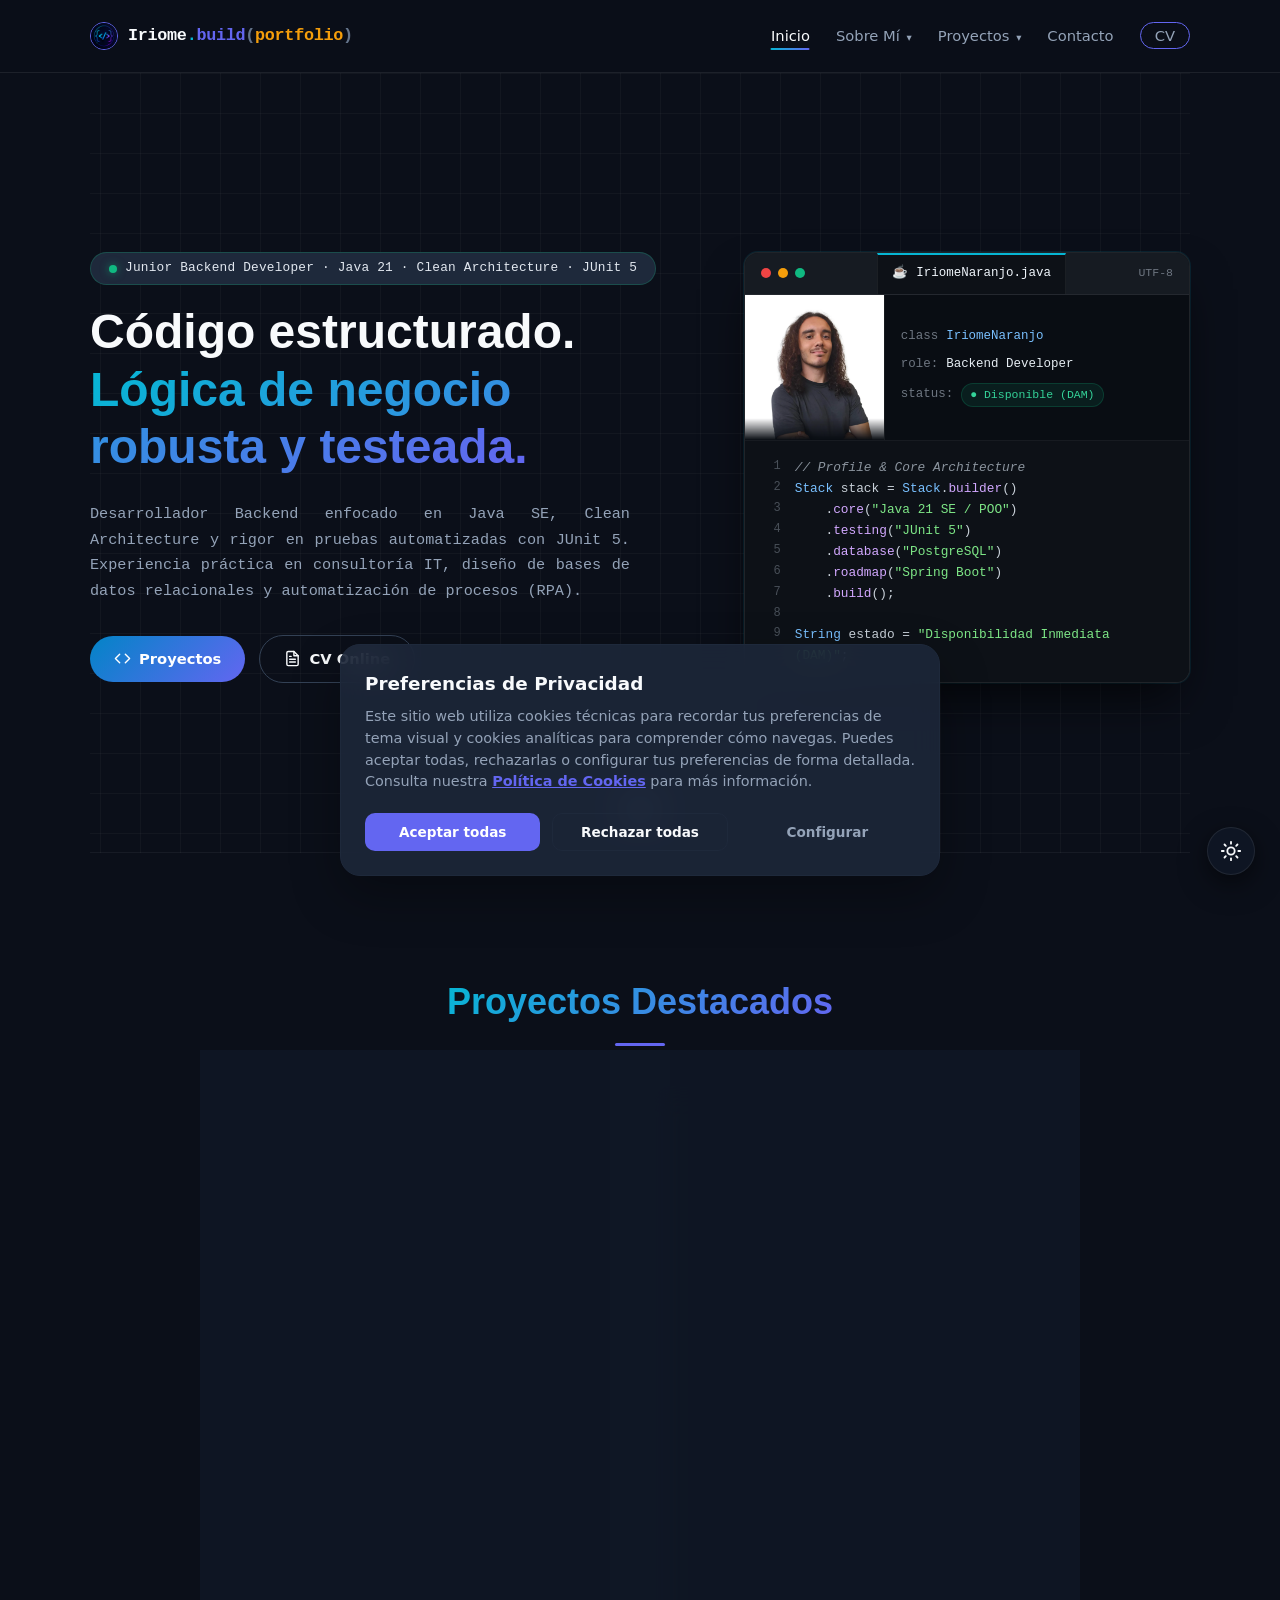
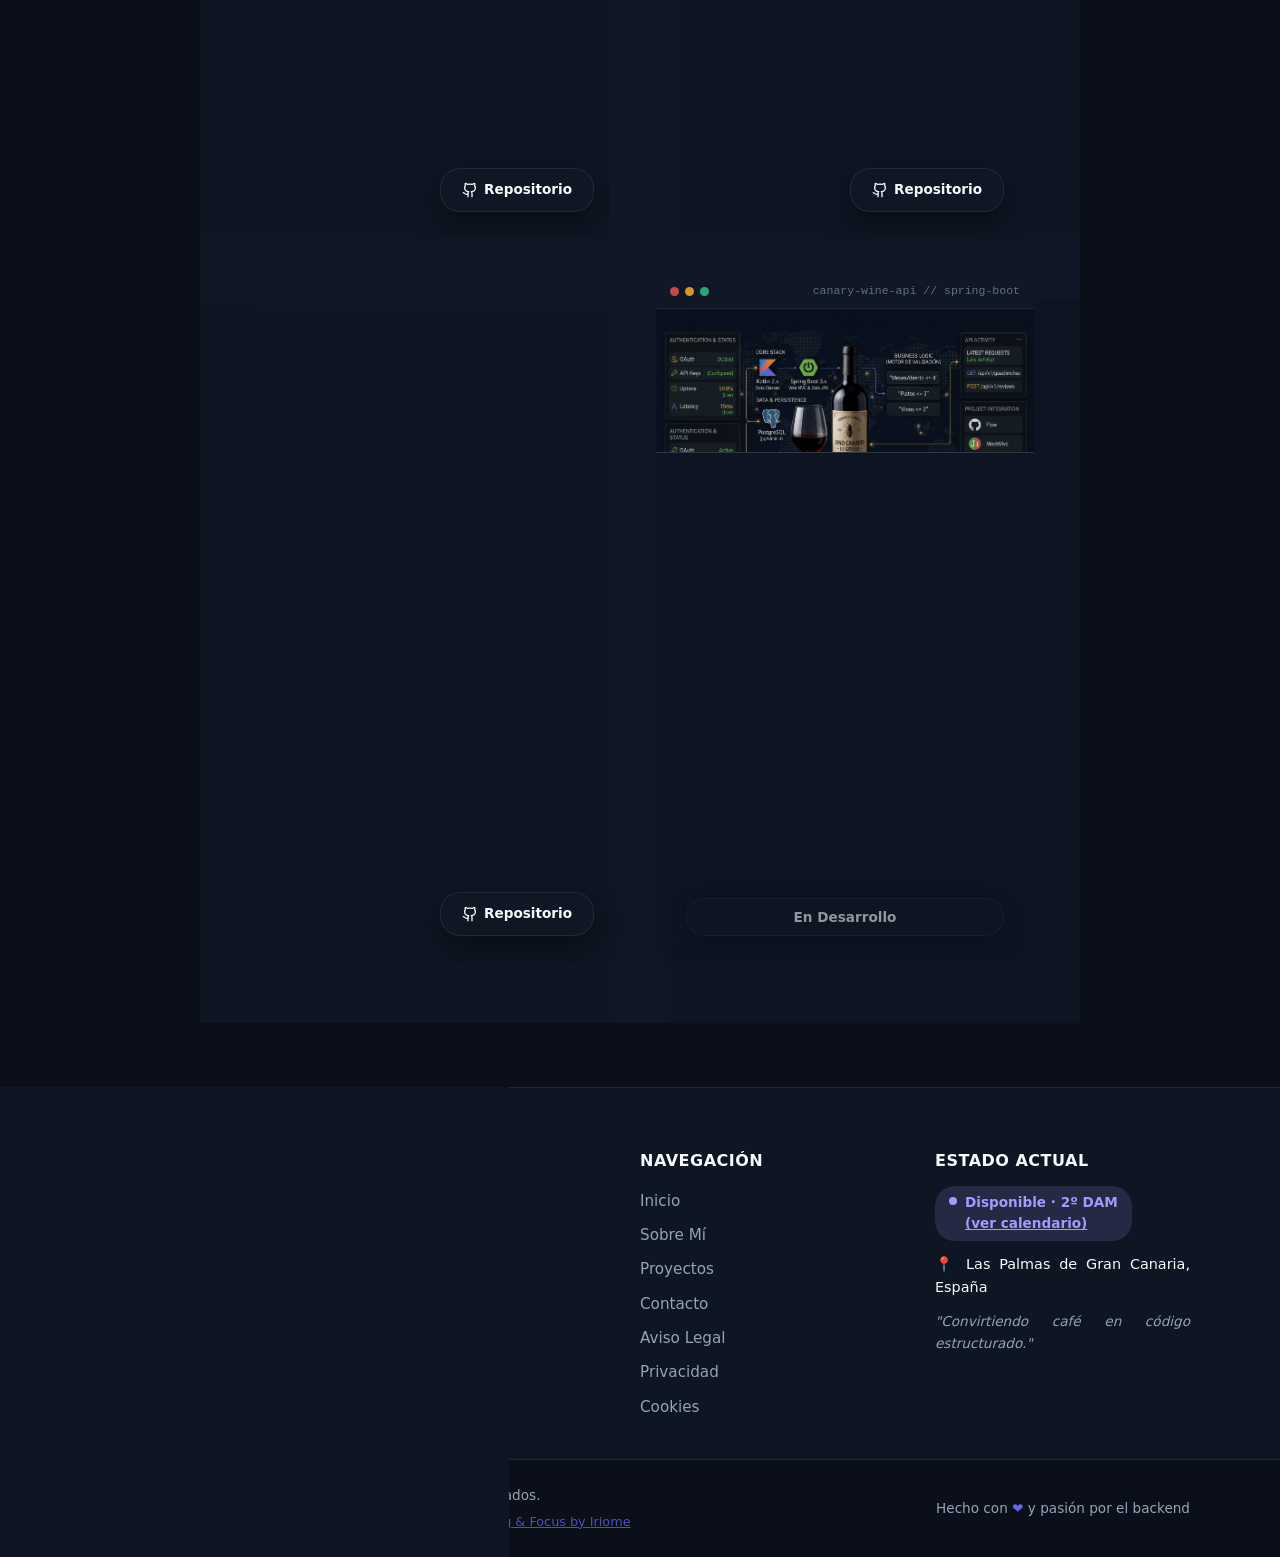
==== commit 5e221c14: "✨ feat: lanzamiento oficial de El Piedrero v1.0-stable, rebranding de Split It y rediseño de accione" ====
--- a/index.html
+++ b/index.html
@@ -91,14 +91,8 @@
                             class="arrow">▾</span></a>
                     <ul class="dropdown-content">
                         <li><a href="proyecto-habitly.html">Habitly</a></li>
-                        <li><a href="proyecto-splitit.html">SplitIt</a></li>
-                        <li class="dropdown-submenu">
-                            <span class="submenu-title">Automatización RPA <span class="arrow-right">▸</span></span>
-                            <ul class="dropdown-submenu-content">
-                                <li><a href="proyecto-rpa.html">RPA Soporte (PAD)</a></li>
-                                <li><a href="proyecto-rpa-resumen.html">Resúmenes IA (PAD)</a></li>
-                            </ul>
-                        </li>
+                        <li><a href="proyecto-splitit.html">Split It</a></li>
+                        <li><a href="proyecto-elpiedrero.html">El Piedrero</a></li>
                         <li><a href="proyectos.html">Ver todos</a></li>
                     </ul>
                 </li>
@@ -226,7 +220,7 @@
                         </div>
                     </div>
                     <div class="project-card-content">
-                        <span class="project-status-badge completed">v1.0.03092026.2</span>
+                        <span class="project-status-badge completed">v1.0-stable</span>
                         <div class="project-card-header">
                             <svg width="22" height="22" viewBox="0 0 24 24" fill="none" stroke="var(--accent-cyan)" stroke-width="2" stroke-linecap="round" stroke-linejoin="round"><rect width="14" height="20" x="5" y="2" rx="2" ry="2"/><line x1="12" x2="12.01" y1="18" y2="18"/></svg>
                             <h3 class="project-card-title" style="view-transition-name: elpiedrero-title;">El Piedrero: Ronda Canaria</h3>
@@ -243,11 +237,16 @@
                             <span class="tag">CleanArchitecture</span>
                         </div>
                         <div class="project-card-actions">
-                            <a href="proyecto-elpiedrero.html" class="btn btn-primary">Ver Detalles</a>
+                            <a href="proyecto-elpiedrero.html" class="btn btn-primary btn-full">Ver Detalles</a>
+                            <a href="https://github.com/DevNaranjo/El-Piedrero/releases" target="_blank" rel="noopener noreferrer"
+                                class="btn btn-releases">
+                                <svg width="16" height="16" viewBox="0 0 24 24" fill="currentColor"><path fill-rule="evenodd" clip-rule="evenodd" d="M12 2C6.477 2 2 6.484 2 12.017c0 4.425 2.865 8.18 6.839 9.504.5.092.682-.217.682-.483 0-.237-.008-.868-.013-1.703-2.782.605-3.369-1.343-3.369-1.343-.454-1.158-1.11-1.466-1.11-1.466-.908-.62.069-.608.069-.608 1.003.07 1.53 1.032 1.53 1.032.892 1.53 2.341 1.088 2.91.832.092-.647.35-1.088.636-1.338-2.22-.253-4.555-1.113-4.555-4.951 0-1.093.39-1.988 1.029-2.688-.103-.253-.446-1.272.098-2.65 0 0 .84-.27 2.75 1.026A9.564 9.564 0 0112 6.844c.85.004 1.705.115 2.504.337 1.909-1.296 2.747-1.027 2.747-1.027.546 1.379.202 2.398.1 2.651.64.7 1.028 1.595 1.028 2.688 0 3.848-2.339 4.695-4.566 4.943.359.309.678.92.678 1.855 0 1.338-.012 2.419-.012 2.747 0 .268.18.58.688.482A10.019 10.019 0 0022 12.017C22 6.484 17.522 2 12 2z"/></svg>
+                                Releases
+                            </a>
                             <a href="https://github.com/DevNaranjo/El-Piedrero" target="_blank" rel="noopener noreferrer"
                                 class="btn btn-secondary">
                                 <svg width="16" height="16" viewBox="0 0 24 24" fill="none" stroke="currentColor" stroke-width="2" stroke-linecap="round" stroke-linejoin="round"><path d="M15 22v-4a4.8 4.8 0 0 0-1-3.5c3 0 6-2 6-5.5.08-1.25-.27-2.48-1-3.5.28-1.15.28-2.35 0-3.5 0 0-1 0-3 1.5-2.64-.5-5.36-.5-8 0C6 2 5 2 5 2c-.3 1.15-.3 2.35 0 3.5A5.403 5.403 0 0 0 4 9c0 3.5 3 5.5 6 5.5-.39.49-.68 1.05-.85 1.65-.17.6-.22 1.23-.15 1.85v4"/><path d="M9 18c-4.51 2-5-2-7-2"/></svg>
-                                GitHub Code ↗
+                                Repositorio
                             </a>
                         </div>
                     </div>
@@ -291,13 +290,13 @@
                             <a href="https://github.com/DevNaranjo/Habitly" target="_blank" rel="noopener noreferrer"
                                 class="btn btn-secondary">
                                 <svg width="16" height="16" viewBox="0 0 24 24" fill="none" stroke="currentColor" stroke-width="2" stroke-linecap="round" stroke-linejoin="round"><path d="M15 22v-4a4.8 4.8 0 0 0-1-3.5c3 0 6-2 6-5.5.08-1.25-.27-2.48-1-3.5.28-1.15.28-2.35 0-3.5 0 0-1 0-3 1.5-2.64-.5-5.36-.5-8 0C6 2 5 2 5 2c-.3 1.15-.3 2.35 0 3.5A5.403 5.403 0 0 0 4 9c0 3.5 3 5.5 6 5.5-.39.49-.68 1.05-.85 1.65-.17.6-.22 1.23-.15 1.85v4"/><path d="M9 18c-4.51 2-5-2-7-2"/></svg>
-                                GitHub Code ↗
+                                Repositorio
                             </a>
                         </div>
                     </div>
                 </div>
 
-                <!-- Tarjeta 2: SplitIt -->
+                <!-- Tarjeta 2: Split It -->
                 <div class="project-card card" style="padding: 0; overflow: hidden;">
                     <div class="project-thumbnail">
                         <div class="project-thumbnail-bar">
@@ -309,7 +308,7 @@
                             <span class="project-thumbnail-title">splitit-finance // precision-engine</span>
                         </div>
                         <div class="project-thumbnail-img-wrap">
-                            <img src="src/assets/projects/splitit-preview.webp" alt="Captura de SplitIt"
+                            <img src="src/assets/projects/splitit-preview.webp" alt="Captura de Split It"
                                 loading="lazy" width="600" height="338">
                         </div>
                     </div>
@@ -317,7 +316,7 @@
                         <span class="project-status-badge completed">MVP Producción</span>
                         <div class="project-card-header">
                             <svg width="22" height="22" viewBox="0 0 24 24" fill="none" stroke="var(--accent-cyan)" stroke-width="2" stroke-linecap="round" stroke-linejoin="round"><rect width="16" height="20" x="4" y="2" rx="2"/><line x1="8" x2="16" y1="6" y2="6"/><line x1="16" x2="16" y1="14"/><path d="M16 10h.01"/><path d="M12 10h.01"/><path d="M8 10h.01"/><path d="M12 14h.01"/><path d="M8 14h.01"/><path d="M12 18h.01"/><path d="M8 18h.01"/></svg>
-                            <h3 class="project-card-title" style="view-transition-name: splitit-title;">SplitIt: División Financiera</h3>
+                            <h3 class="project-card-title" style="view-transition-name: splitit-title;">Split It: División Financiera</h3>
                         </div>
                         <p class="project-card-desc">
                             Motor financiero en Java con 100% de precisión decimal utilizando <strong>BigDecimal</strong>. Resuelve descuadres de redondeo mediante un <strong>algoritmo de compensación de céntimos</strong> verificado rigurosamente con <strong>JUnit 5</strong>.
@@ -331,10 +330,10 @@
                         </div>
                         <div class="project-card-actions">
                             <a href="proyecto-splitit.html" class="btn btn-primary">Ver Detalles</a>
-                            <a href="https://github.com/DevNaranjo/SplitIt" target="_blank"
+                            <a href="https://github.com/DevNaranjo/Split-It" target="_blank"
                                 rel="noopener noreferrer" class="btn btn-secondary">
                                 <svg width="16" height="16" viewBox="0 0 24 24" fill="none" stroke="currentColor" stroke-width="2" stroke-linecap="round" stroke-linejoin="round"><path d="M15 22v-4a4.8 4.8 0 0 0-1-3.5c3 0 6-2 6-5.5.08-1.25-.27-2.48-1-3.5.28-1.15.28-2.35 0-3.5 0 0-1 0-3 1.5-2.64-.5-5.36-.5-8 0C6 2 5 2 5 2c-.3 1.15-.3 2.35 0 3.5A5.403 5.403 0 0 0 4 9c0 3.5 3 5.5 6 5.5-.39.49-.68 1.05-.85 1.65-.17.6-.22 1.23-.15 1.85v4"/><path d="M9 18c-4.51 2-5-2-7-2"/></svg>
-                                GitHub Code ↗
+                                Repositorio
                             </a>
                         </div>
                     </div>
--- a/src/css/style.css
+++ b/src/css/style.css
@@ -2213,16 +2213,45 @@
 
 .project-card-actions {
     display: flex;
-    gap: 12px;
+    flex-wrap: wrap;
+    gap: 10px;
     margin-top: 0;
 }
 
 .project-card-actions .btn {
-    flex: 1;
-    padding: 10px 16px;
+    flex: 1 1 calc(50% - 10px);
+    display: inline-flex;
+    align-items: center;
+    justify-content: center;
+    gap: 6px;
+    padding: 10px 12px;
     font-size: 0.85rem;
     border-radius: 20px;
-}
+    white-space: nowrap;
+    text-decoration: none;
+}
+
+.project-card-actions .btn-full {
+    flex: 1 1 100%;
+}
+
+.btn-releases {
+    background: #FFFF5C;
+    border: 1px solid #E6E648;
+    color: #0F172A !important;
+    font-weight: 700;
+    box-shadow: 0 3px 12px rgba(255, 255, 92, 0.25);
+    text-decoration: none;
+    transition: var(--transition-smooth);
+}
+
+.btn-releases:hover {
+    background: #ffff42;
+    transform: translateY(-2px);
+    box-shadow: 0 6px 18px rgba(255, 255, 92, 0.4);
+    color: #0F172A !important;
+}
+
 
 
 
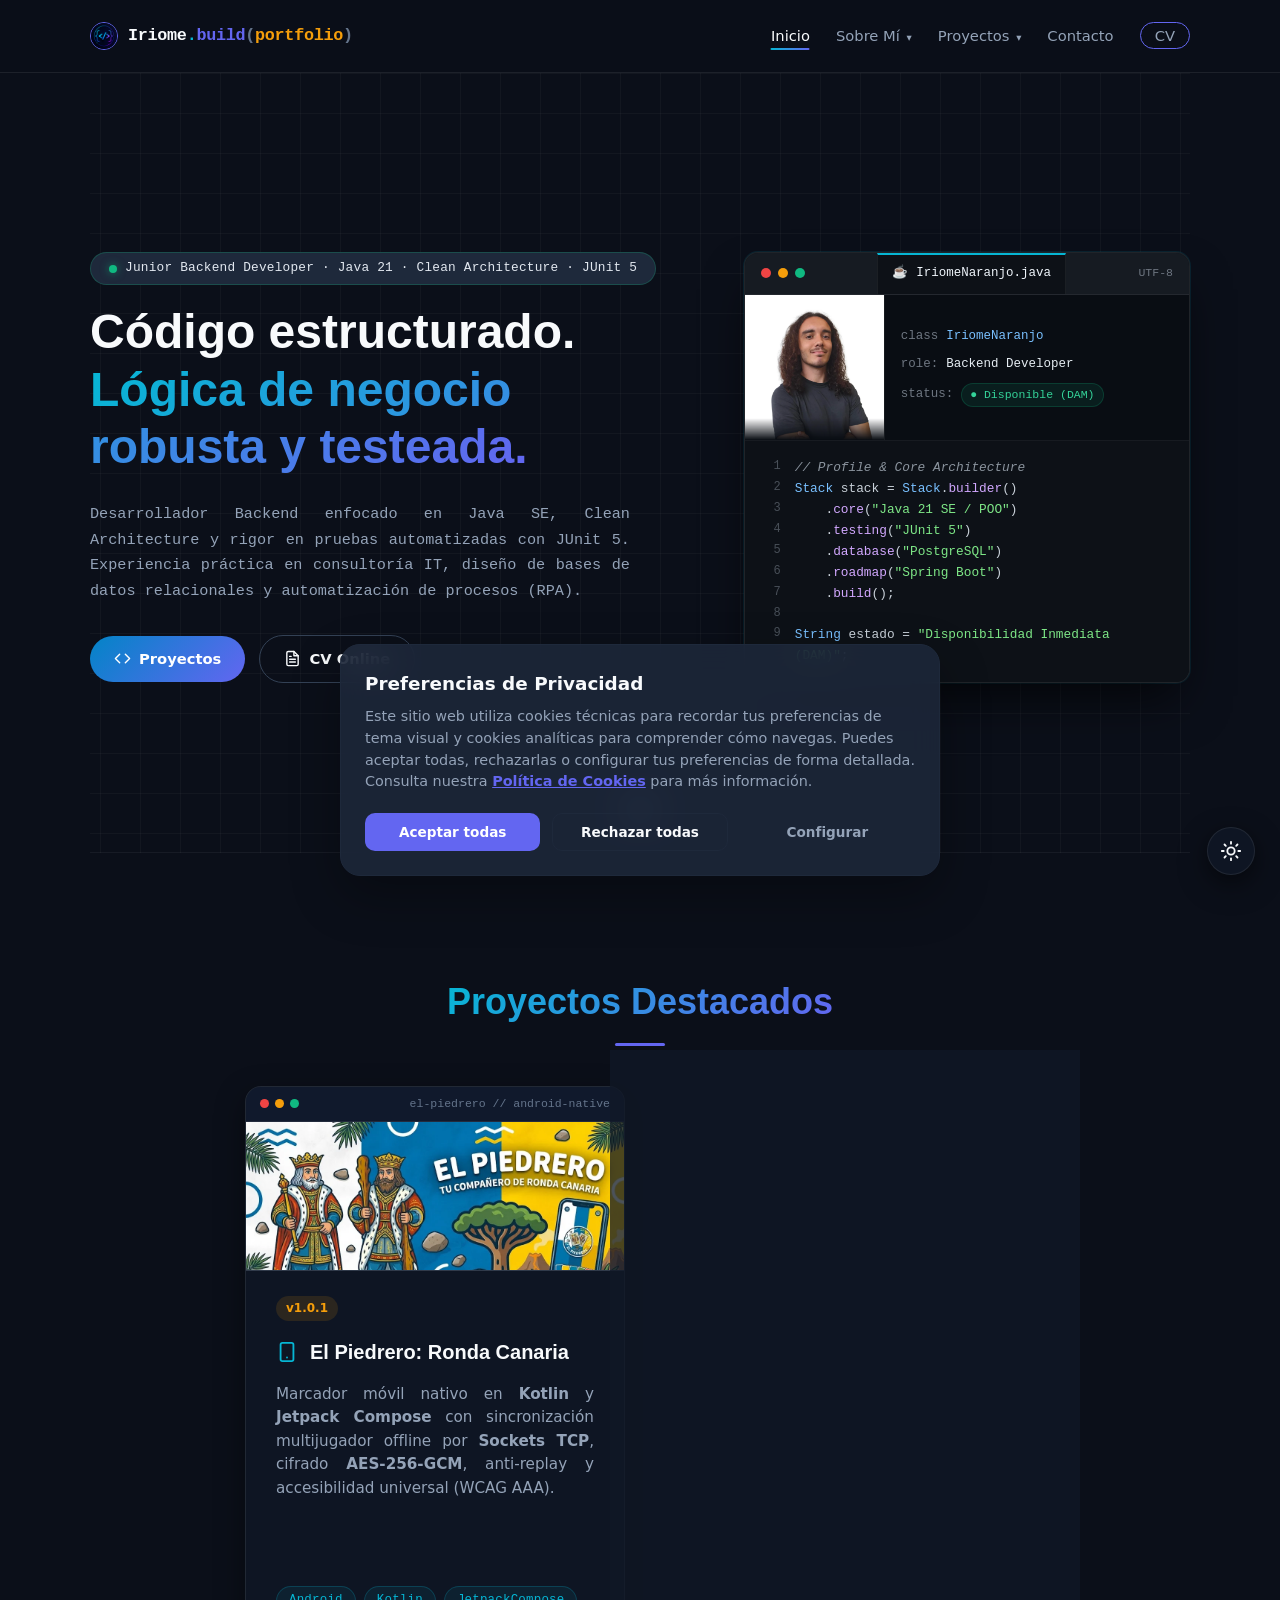
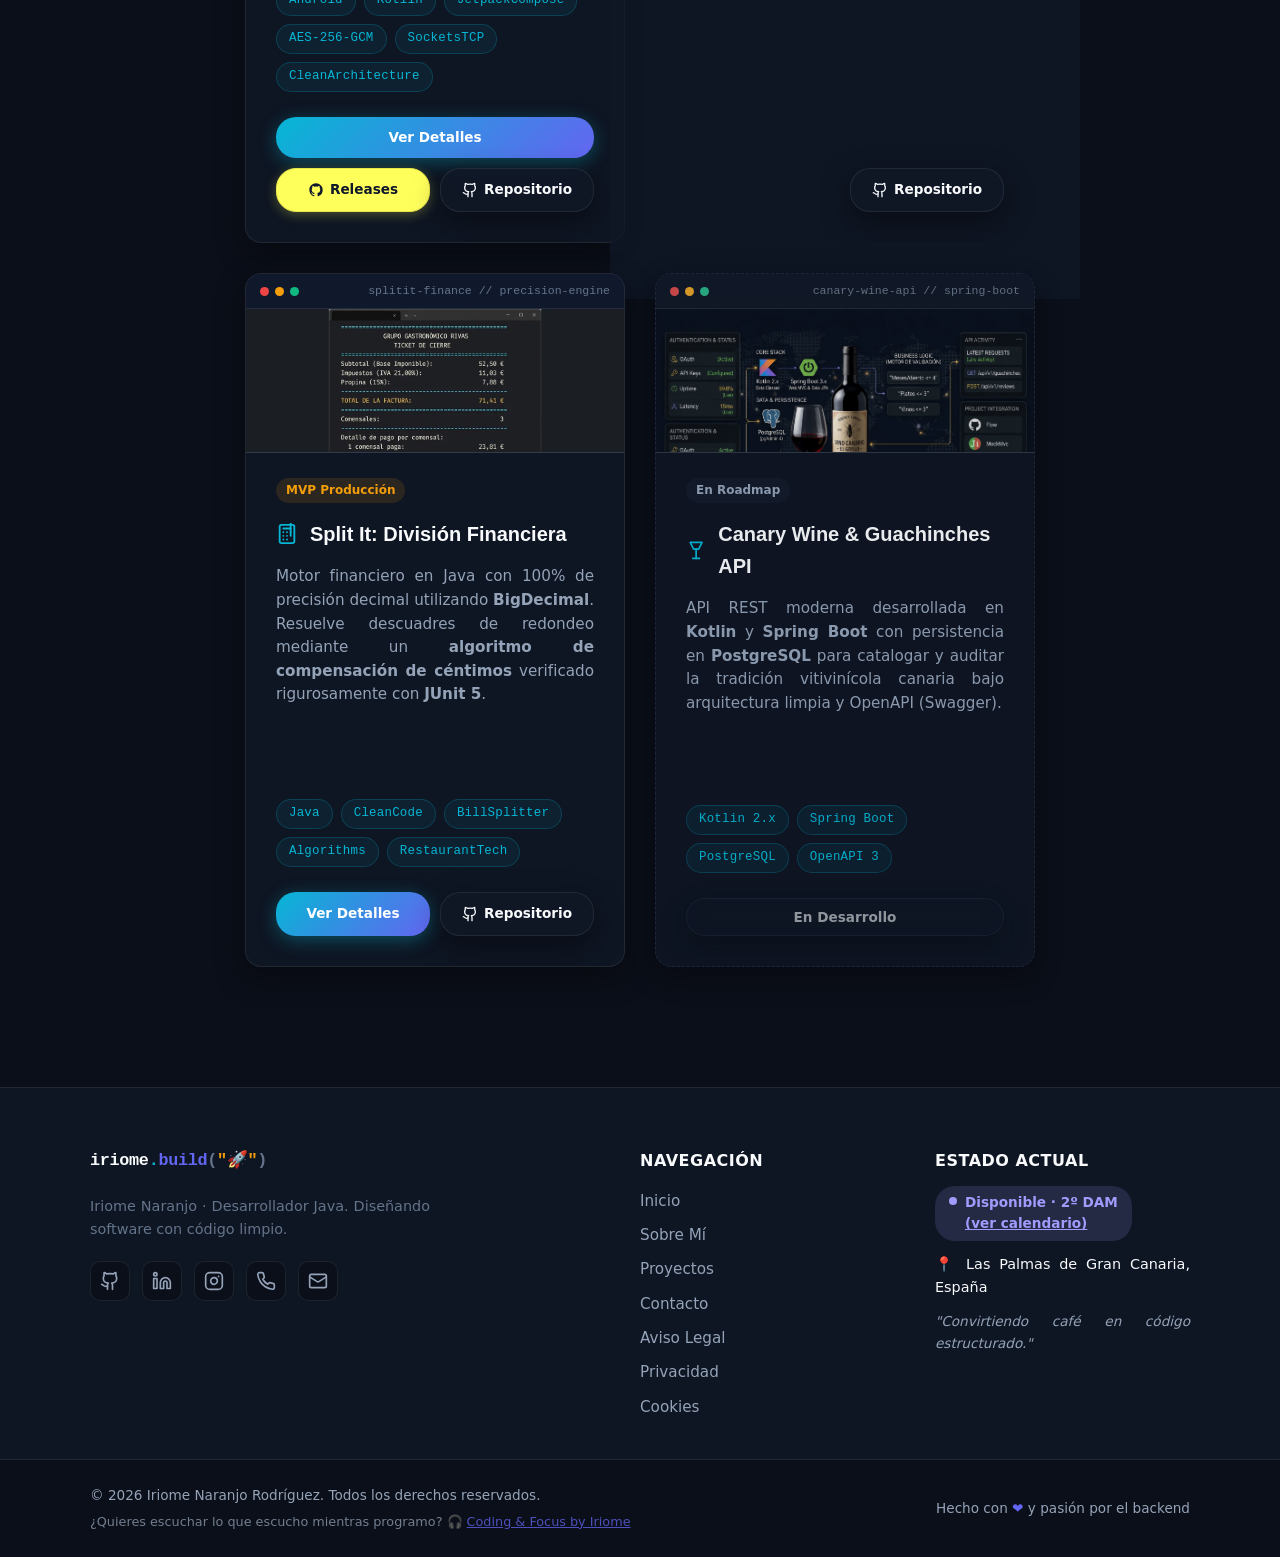
==== commit a825f1c1: "✨ feat(elpiedrero): actualización a v1.0.1 con mejoras de accesibilidad, estabilidad y enlace oficia" ====
--- a/index.html
+++ b/index.html
@@ -220,7 +220,7 @@
                         </div>
                     </div>
                     <div class="project-card-content">
-                        <span class="project-status-badge completed">v1.0-stable</span>
+                        <span class="project-status-badge completed">v1.0.1</span>
                         <div class="project-card-header">
                             <svg width="22" height="22" viewBox="0 0 24 24" fill="none" stroke="var(--accent-cyan)" stroke-width="2" stroke-linecap="round" stroke-linejoin="round"><rect width="14" height="20" x="5" y="2" rx="2" ry="2"/><line x1="12" x2="12.01" y1="18" y2="18"/></svg>
                             <h3 class="project-card-title" style="view-transition-name: elpiedrero-title;">El Piedrero: Ronda Canaria</h3>
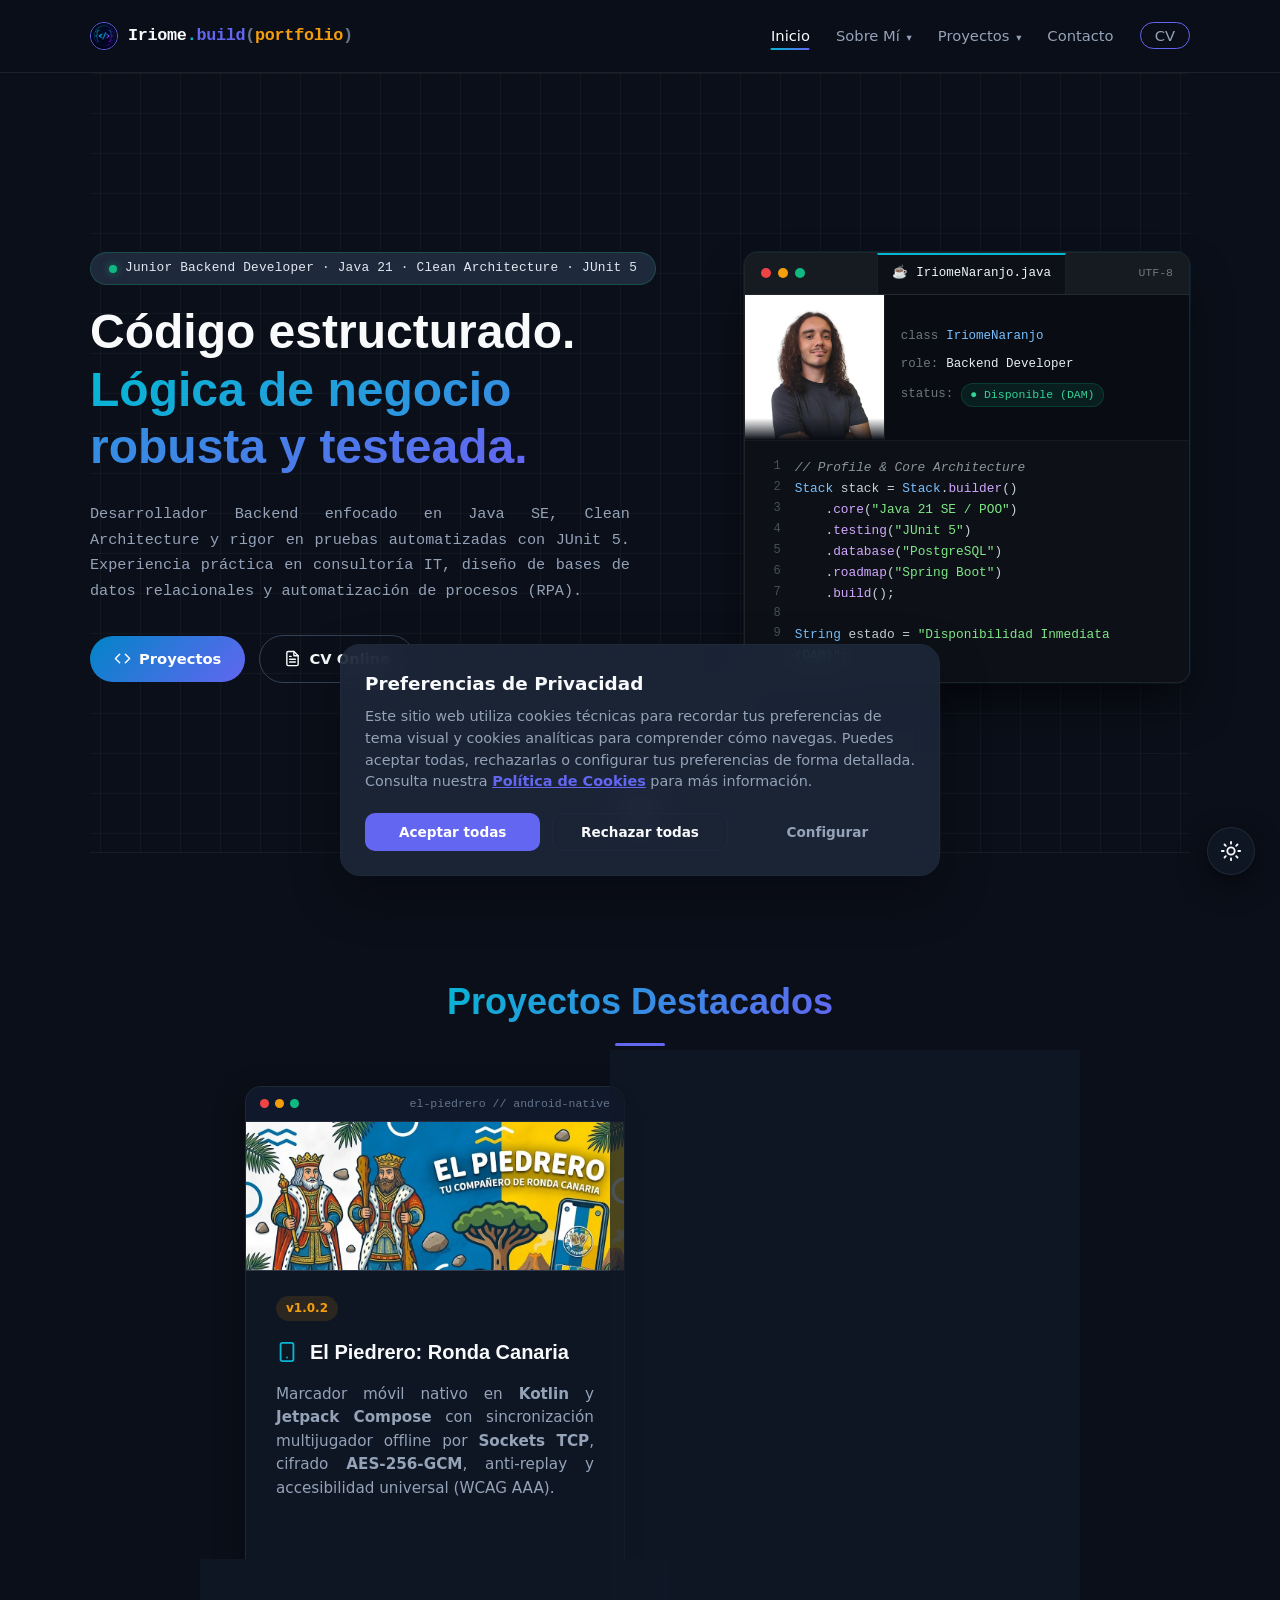
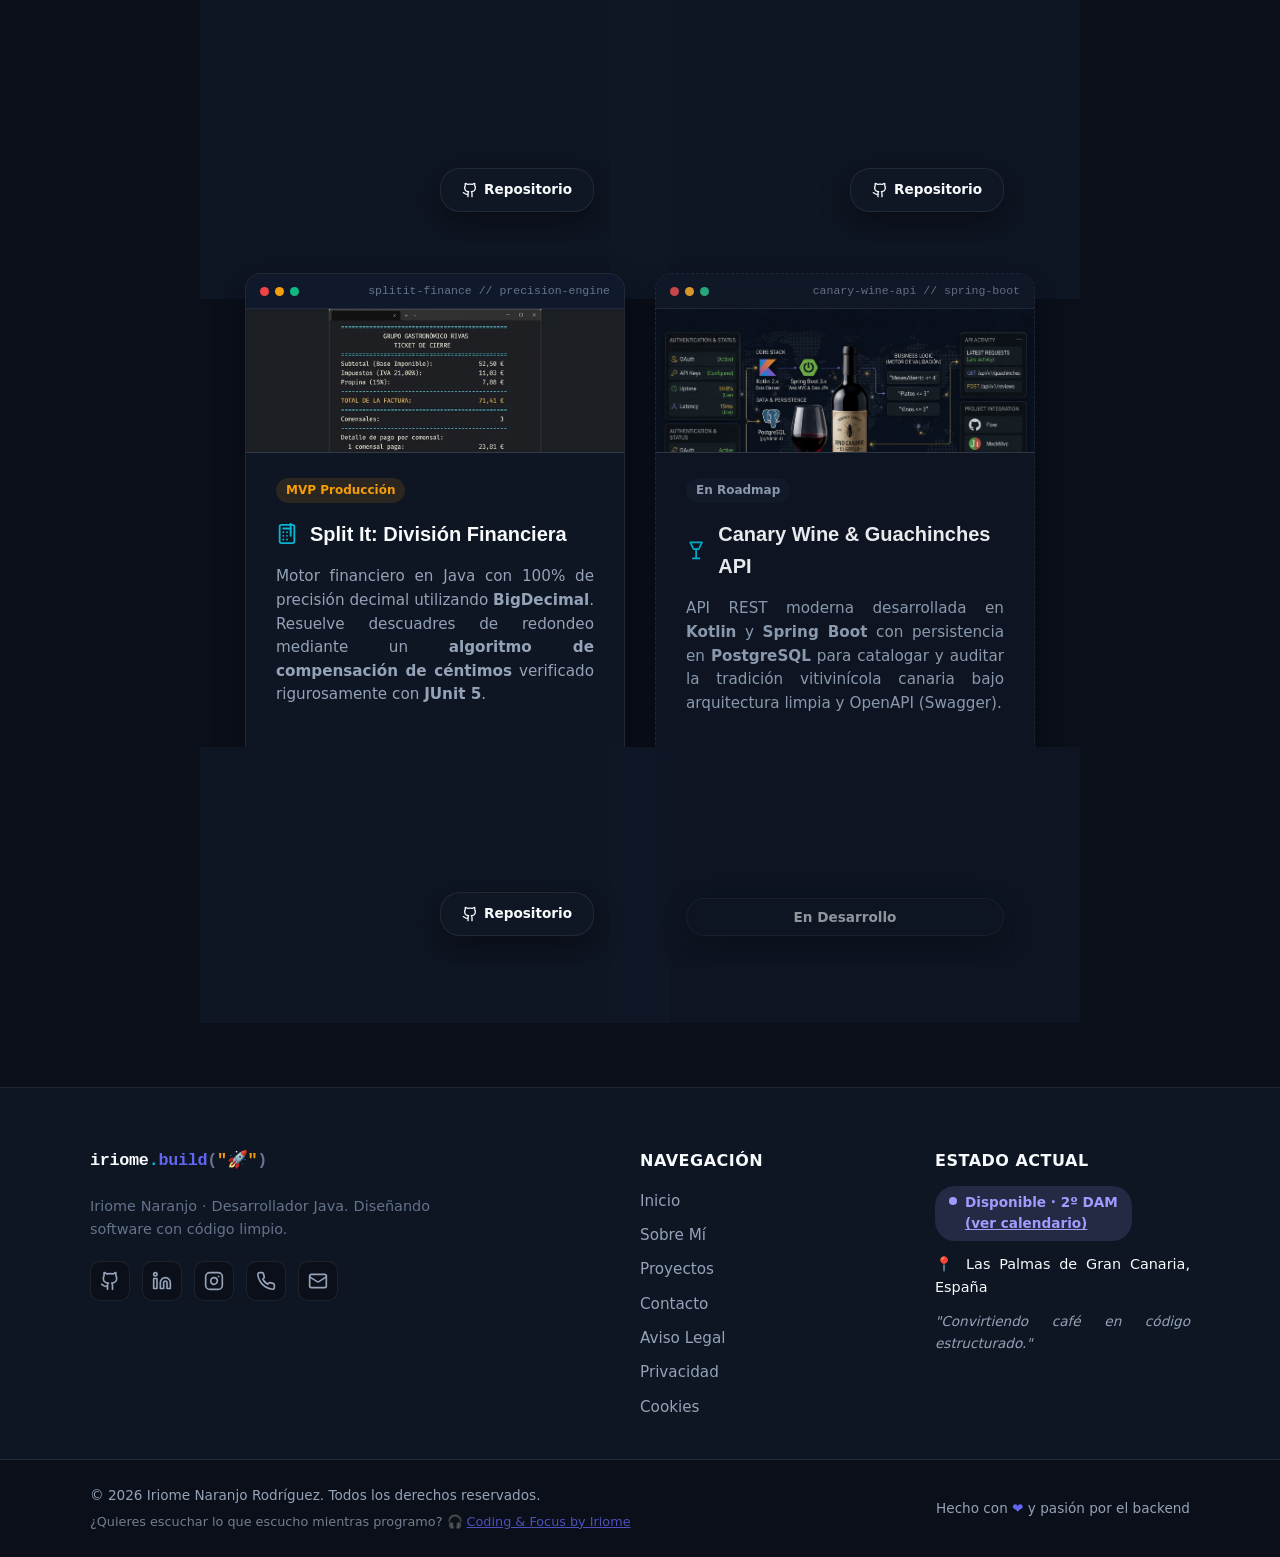
==== commit 23958207: "✨ feat(elpiedrero): actualizar a v1.0.2, nuevo APK oficial y marcar v1.1 en desarrollo activo 📦 Actu" ====
--- a/index.html
+++ b/index.html
@@ -220,7 +220,7 @@
                         </div>
                     </div>
                     <div class="project-card-content">
-                        <span class="project-status-badge completed">v1.0.1</span>
+                        <span class="project-status-badge completed">v1.0.2</span>
                         <div class="project-card-header">
                             <svg width="22" height="22" viewBox="0 0 24 24" fill="none" stroke="var(--accent-cyan)" stroke-width="2" stroke-linecap="round" stroke-linejoin="round"><rect width="14" height="20" x="5" y="2" rx="2" ry="2"/><line x1="12" x2="12.01" y1="18" y2="18"/></svg>
                             <h3 class="project-card-title" style="view-transition-name: elpiedrero-title;">El Piedrero: Ronda Canaria</h3>
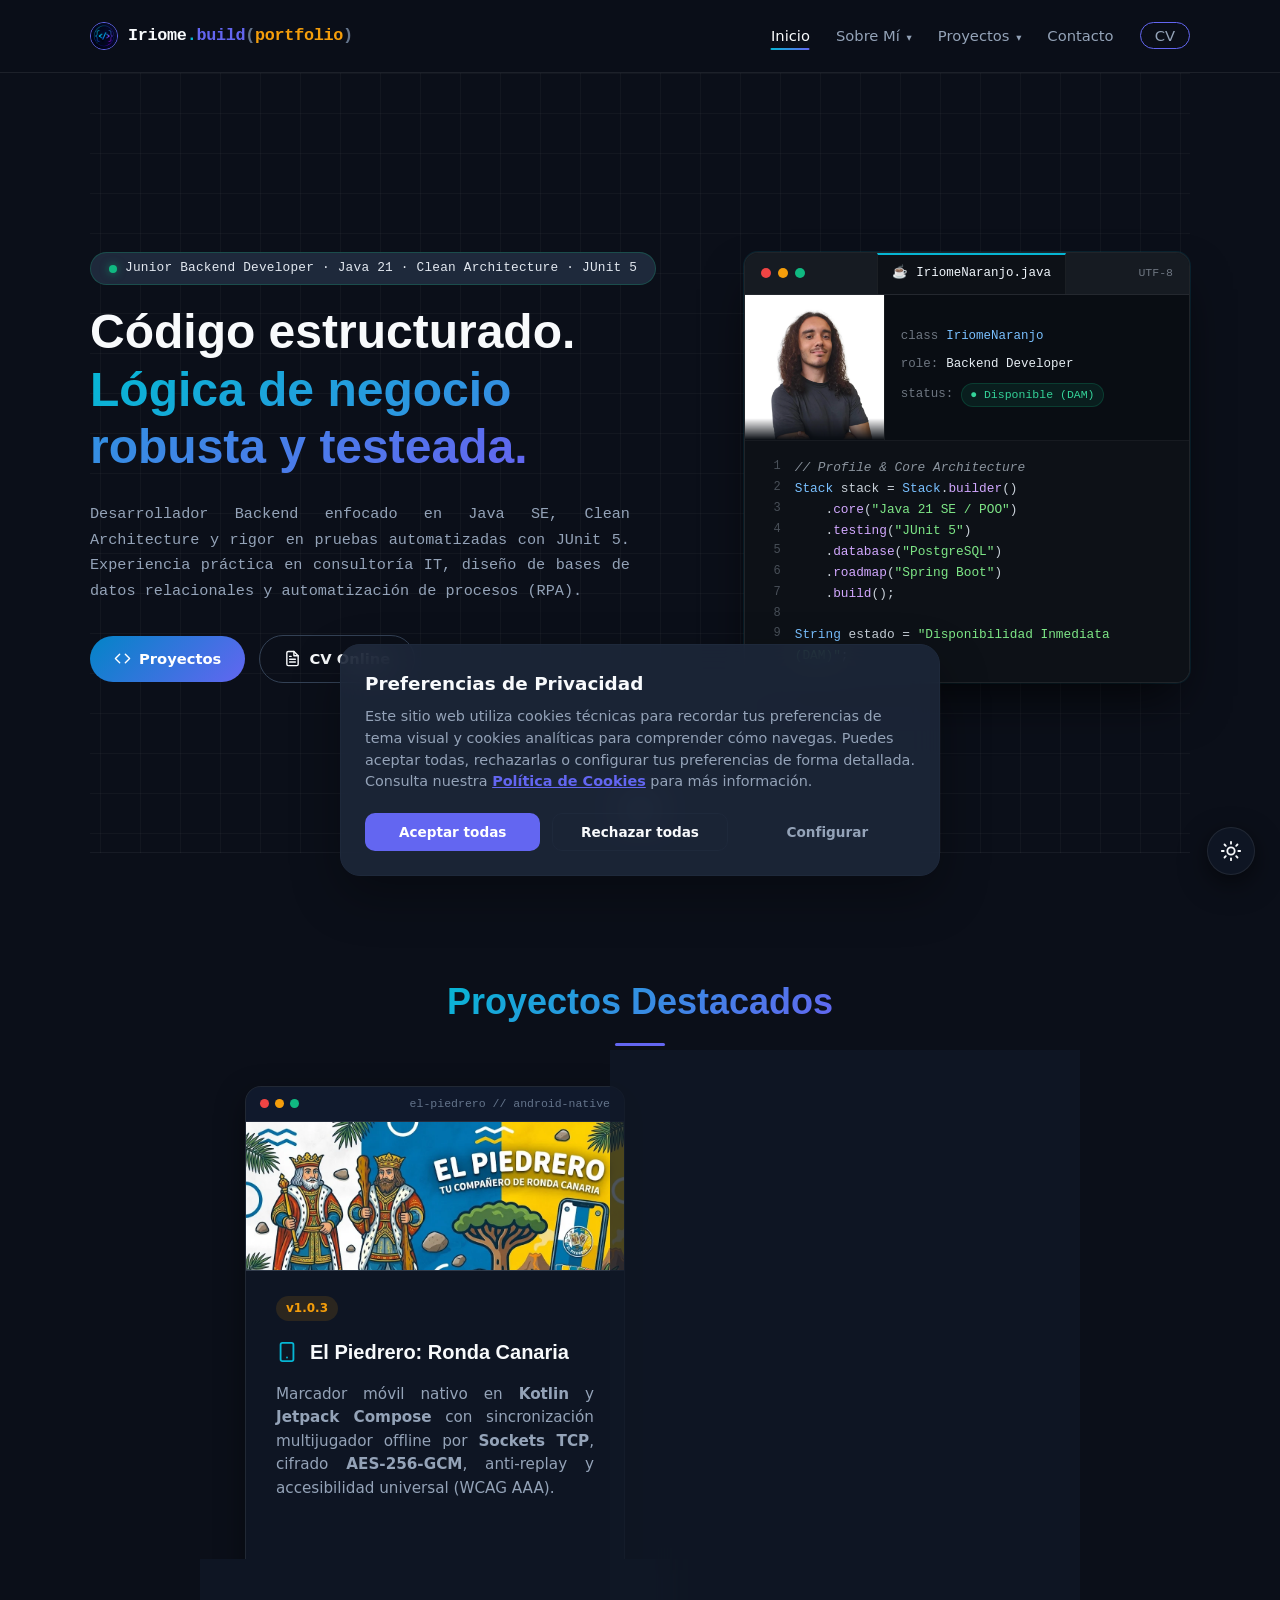
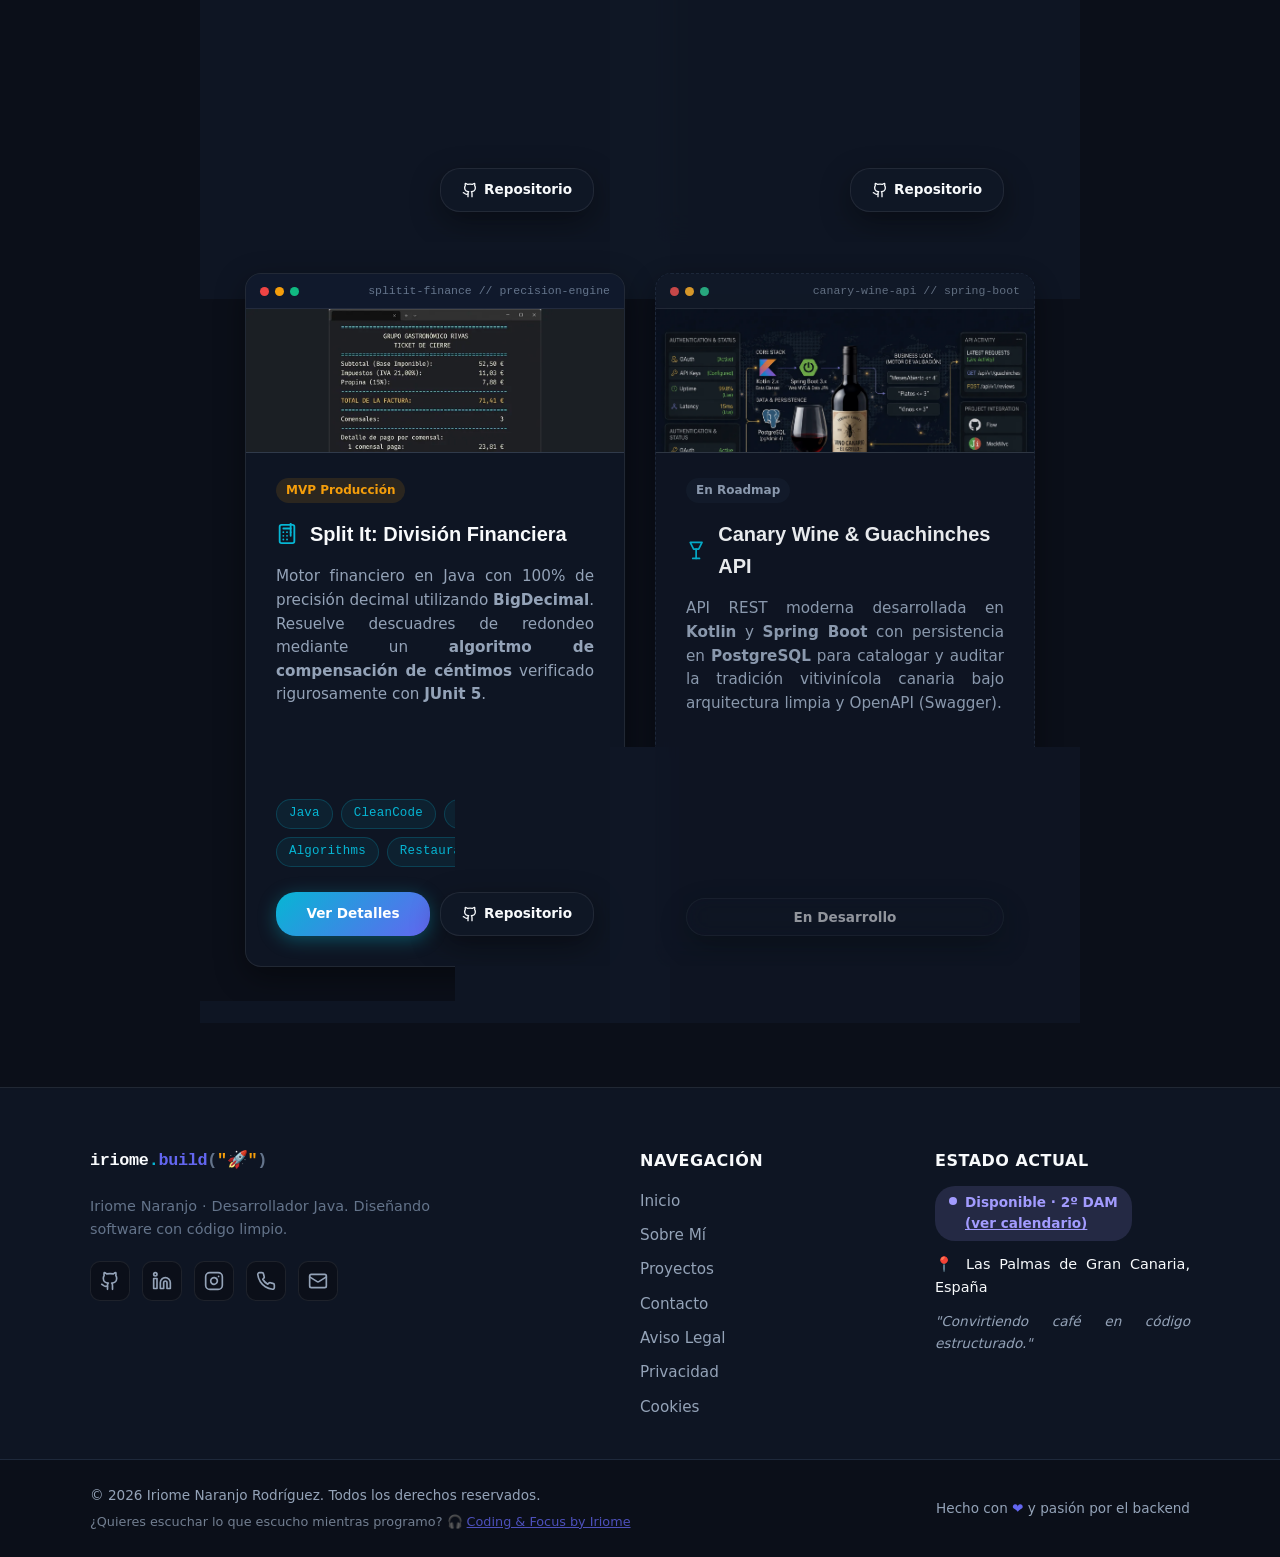
==== commit 65341337: "🔖 release(elpiedrero): actualizar a versión oficial v1.0.3 y mantener roadmap de v1.1 - 🔗 Actualizar" ====
--- a/index.html
+++ b/index.html
@@ -220,7 +220,7 @@
                         </div>
                     </div>
                     <div class="project-card-content">
-                        <span class="project-status-badge completed">v1.0.2</span>
+                        <span class="project-status-badge completed">v1.0.3</span>
                         <div class="project-card-header">
                             <svg width="22" height="22" viewBox="0 0 24 24" fill="none" stroke="var(--accent-cyan)" stroke-width="2" stroke-linecap="round" stroke-linejoin="round"><rect width="14" height="20" x="5" y="2" rx="2" ry="2"/><line x1="12" x2="12.01" y1="18" y2="18"/></svg>
                             <h3 class="project-card-title" style="view-transition-name: elpiedrero-title;">El Piedrero: Ronda Canaria</h3>
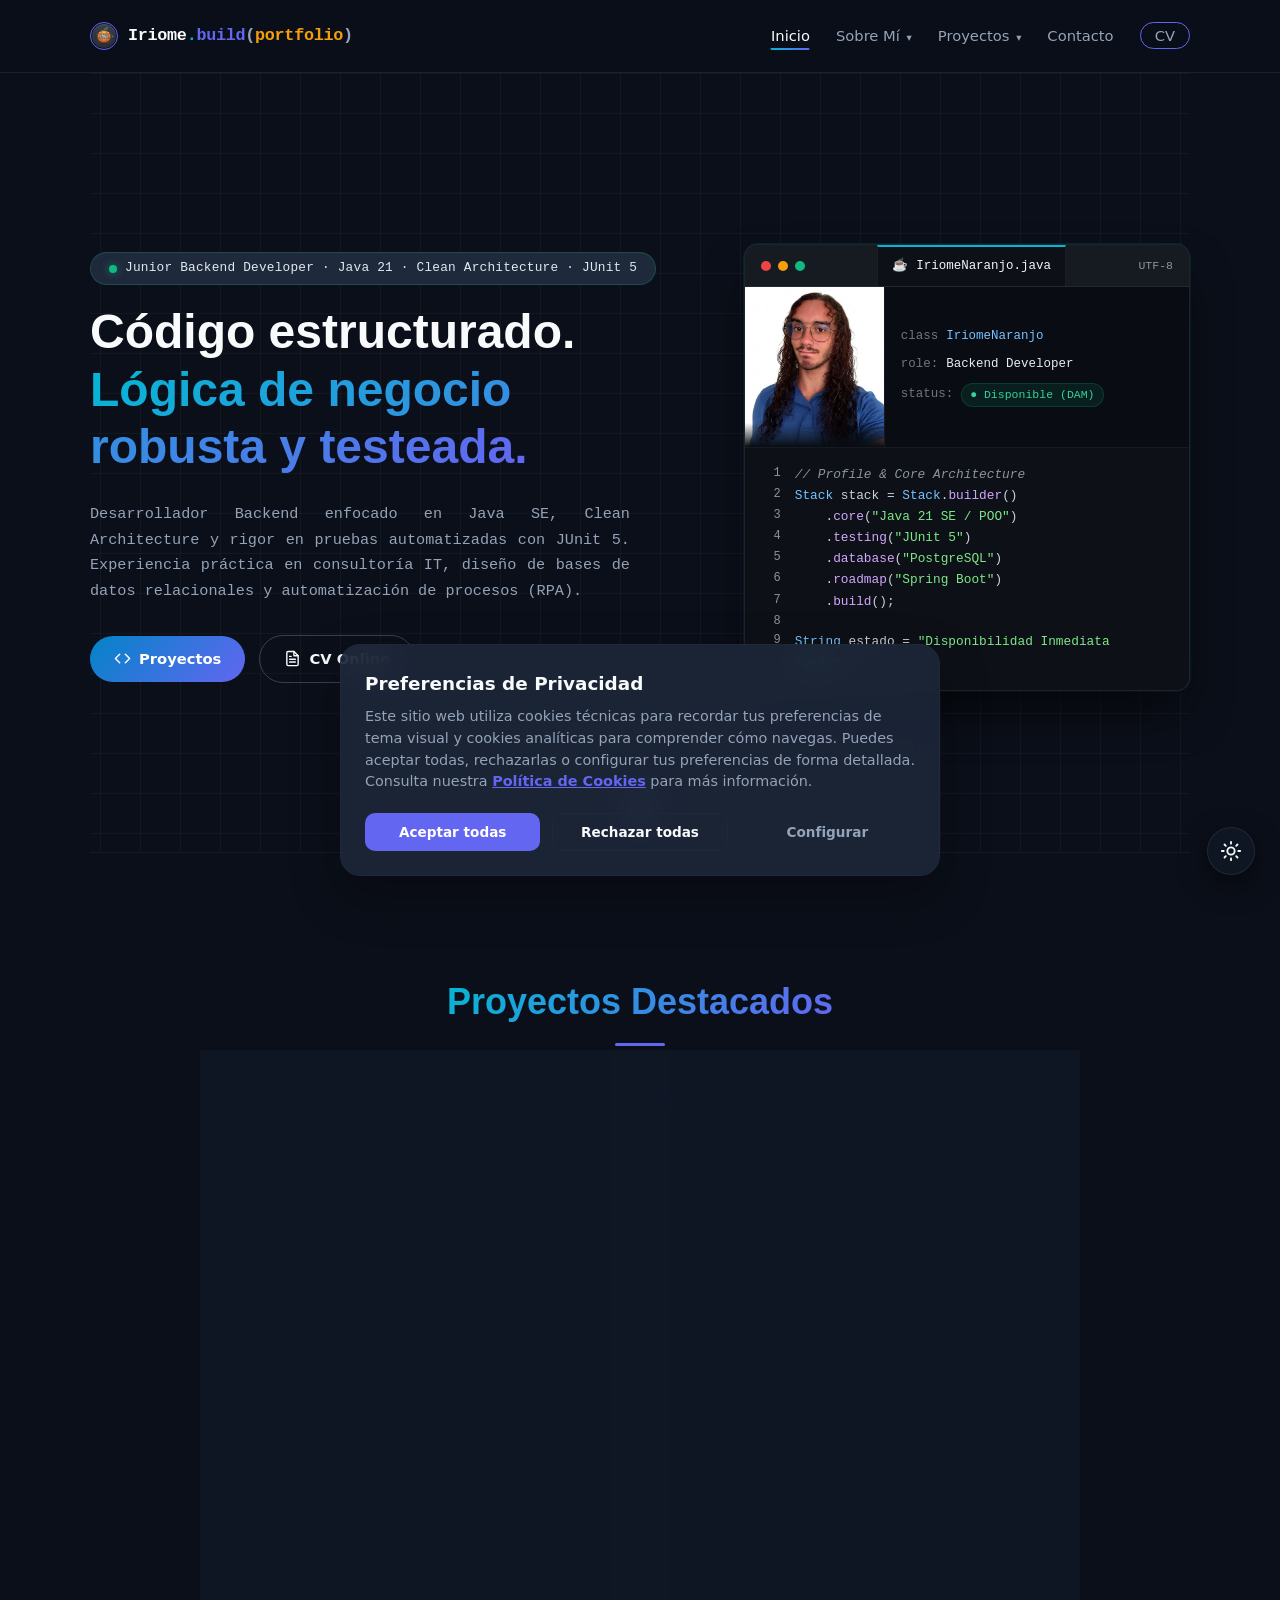
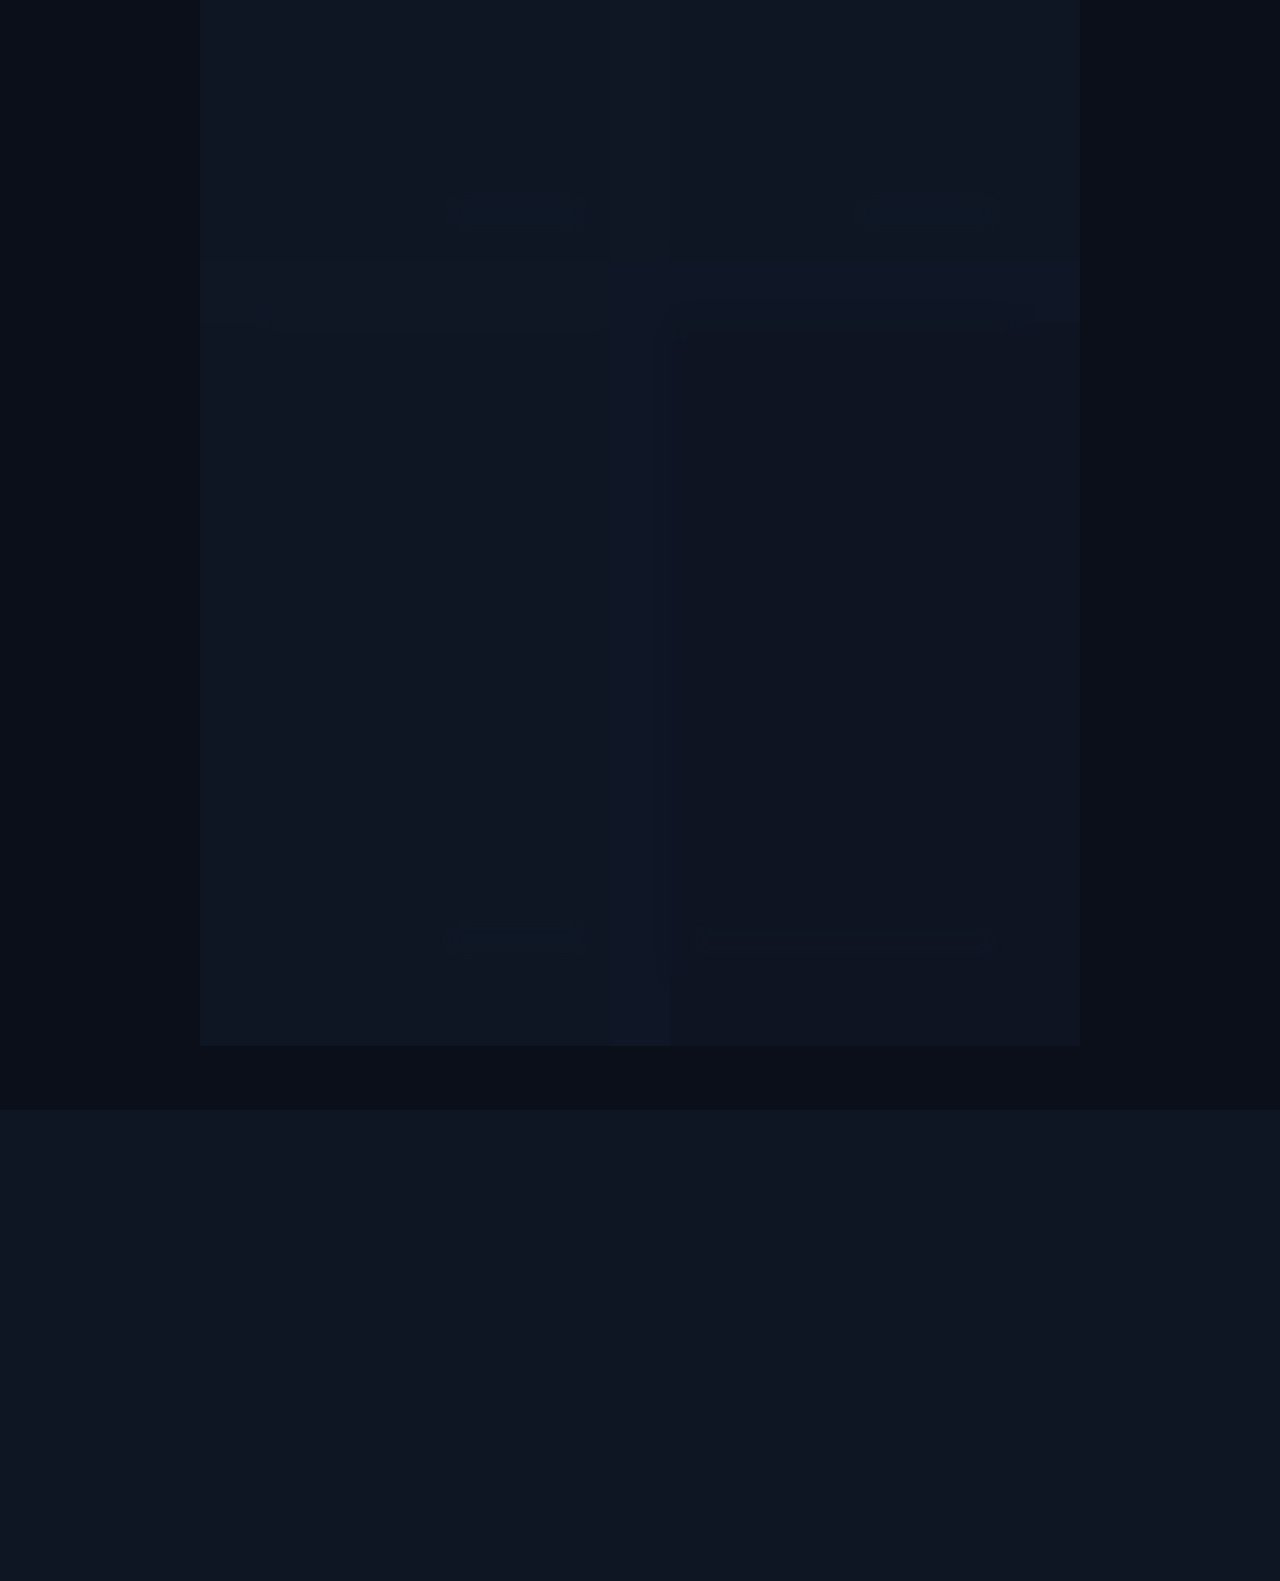
==== commit 42aad5c9: "♻️ refactor(core): optimización integral para backend DAM, accesibilidad WCAG 2.2, RGPD y roadmap ac" ====
--- a/index.html
+++ b/index.html
@@ -7,7 +7,17 @@
     <meta http-equiv="Content-Security-Policy" content="default-src 'self'; script-src 'self' 'unsafe-inline' https://www.googletagmanager.com; style-src 'self' 'unsafe-inline' https://fonts.googleapis.com; font-src 'self' https://fonts.gstatic.com data:; img-src 'self' data: https:; connect-src 'self' https://www.google-analytics.com https://analytics.google.com https://api.web3forms.com;">
     <title>Inicio · Iriome Naranjo - Desarrollador Backend Java</title>
     <meta name="description"
-        content="Desarrollador Backend Java especializado en construir código estructurado y escalable, con experiencia complementaria en automatización de procesos (RPA/PAD).">
+        content="Desarrollador Backend Java especializado en construir código estructurado y escalable, con experiencia complementaria en automatización de procesos (RPA/PAD)."><!-- Google Consent Mode v2 -->
+    <script>
+        window.dataLayer = window.dataLayer || [];
+        function gtag() { dataLayer.push(arguments); }
+        gtag('consent', 'default', {
+            'analytics_storage': 'denied',
+            'ad_storage': 'denied',
+            'ad_user_data': 'denied',
+            'ad_personalization': 'denied'
+        });
+    </script>
 
     <!-- Google Tag Manager -->
     <script>(function (w, d, s, l, i) {
@@ -25,23 +35,20 @@
     <meta property="og:description"
         content="Portfolio con proyectos reales en producción, simulador interactivo de consola y soluciones de automatización.">
     <meta property="og:image" content="https://devnaranjo.github.io/Portfolio/src/assets/og-preview.webp">
+    <meta property="og:image:width" content="1200">
+    <meta property="og:image:height" content="630">
+    <meta property="og:image:type" content="image/webp">
     <meta property="og:url" content="https://devnaranjo.github.io/Portfolio/">
     <meta property="og:type" content="website">
 
+    <!-- Twitter Card -->
+    <meta name="twitter:card" content="summary_large_image">
+    <meta name="twitter:title" content="Iriome Naranjo - Desarrollador Backend Java">
+    <meta name="twitter:description" content="Portfolio con proyectos reales en producción, simulador interactivo de consola y soluciones de automatización.">
+    <meta name="twitter:image" content="https://devnaranjo.github.io/Portfolio/src/assets/og-preview.webp">
+
     <!-- Canonical -->
     <link rel="canonical" href="https://devnaranjo.github.io/Portfolio/index.html">
-
-    <!-- Google Consent Mode v2 -->
-    <script>
-        window.dataLayer = window.dataLayer || [];
-        function gtag() { dataLayer.push(arguments); }
-        gtag('consent', 'default', {
-            'analytics_storage': 'denied',
-            'ad_storage': 'denied',
-            'ad_user_data': 'denied',
-            'ad_personalization': 'denied'
-        });
-    </script>
     <script>
         (function () {
             const savedTheme = localStorage.getItem('theme');
@@ -83,7 +90,7 @@
                         <li><a href="sobre-mi.html#about-section">Mi Historia</a></li>
                         <li><a href="sobre-mi.html#experience-section">Experiencia y Formación</a></li>
                         <li><a href="sobre-mi.html#challenges-section">RoadMap</a></li>
-                        <li><a href="sobre-mi.html#availability-calendar">Calendario</a></li>
+                        <li><a href="sobre-mi.html#availability-section">Disponibilidad</a></li>
                     </ul>
                 </li>
                 <li class="dropdown">
@@ -146,11 +153,11 @@
                                     <span>IriomeNaranjo.java</span>
                                 </div>
                             </div>
-                            <span style="font-family: var(--font-mono); font-size: 0.72rem; color: #6E7681;">UTF-8</span>
+                            <span style="font-family: var(--font-mono); font-size: 0.72rem; color: #8B949E;">UTF-8</span>
                         </div>
                         <div class="ide-avatar-split">
                             <div class="hero-avatar-wrapper">
-                                <img src="src/assets/profile.webp" alt="Foto de Iriome Naranjo" class="hero-avatar-img" onerror="this.src='src/assets/logo.webp'; this.style.opacity='0.85';">
+                                <img src="src/assets/hero-profile.webp" alt="Foto de Iriome Naranjo" class="hero-avatar-img" onerror="this.src='src/assets/logo.webp'; this.style.opacity='0.85';">
                             </div>
                             <div class="ide-profile-meta">
                                 <div class="ide-meta-row">
@@ -220,13 +227,13 @@
                         </div>
                     </div>
                     <div class="project-card-content">
-                        <span class="project-status-badge completed">v1.0.3</span>
+                        <span class="project-status-badge progress">v1.1-Beta</span>
                         <div class="project-card-header">
                             <svg width="22" height="22" viewBox="0 0 24 24" fill="none" stroke="var(--accent-cyan)" stroke-width="2" stroke-linecap="round" stroke-linejoin="round"><rect width="14" height="20" x="5" y="2" rx="2" ry="2"/><line x1="12" x2="12.01" y1="18" y2="18"/></svg>
                             <h3 class="project-card-title" style="view-transition-name: elpiedrero-title;">El Piedrero: Ronda Canaria</h3>
                         </div>
                         <p class="project-card-desc">
-                            Marcador móvil nativo en <strong>Kotlin</strong> y <strong>Jetpack Compose</strong> con sincronización multijugador offline por <strong>Sockets TCP</strong>, cifrado <strong>AES-256-GCM</strong>, anti-replay y accesibilidad universal (WCAG AAA).
+                            Marcador móvil nativo en <strong>Kotlin</strong> y <strong>Jetpack Compose (Material 3)</strong> con sincronización multijugador offline por <strong>Sockets TCP</strong>, cifrado <strong>AES-256-GCM</strong> y accesibilidad universal (WCAG AAA). Actualizado a <strong>v1.1-Beta</strong>.
                         </p>
                         <div class="project-card-tags">
                             <span class="tag">Android</span>
@@ -356,7 +363,7 @@
                         </div>
                     </div>
                     <div class="project-card-content">
-                        <span class="project-status-badge planned">En Roadmap</span>
+                        <span class="project-status-badge planned">En Desarrollo (Septiembre 2026)</span>
                         <div class="project-card-header">
                             <svg width="22" height="22" viewBox="0 0 24 24" fill="none" stroke="var(--accent-cyan)" stroke-width="2" stroke-linecap="round" stroke-linejoin="round"><path d="M8 22h8"/><path d="M12 11v11"/><path d="m19 3-4 8H9L5 3z"/></svg>
                             <h3 class="project-card-title">Canary Wine &amp; Guachinches API</h3>
@@ -411,15 +418,6 @@
                             <circle cx="4" cy="4" r="2" />
                         </svg>
                     </a>
-                    <a href="https://www.instagram.com/devnaranjo25/" target="_blank" rel="noopener noreferrer"
-                        aria-label="Instagram">
-                        <svg width="20" height="20" viewBox="0 0 24 24" fill="none" stroke="currentColor"
-                            stroke-width="2" stroke-linecap="round" stroke-linejoin="round">
-                            <rect x="2" y="2" width="20" height="20" rx="5" ry="5" />
-                            <path d="M16 11.37A4 4 0 1 1 12.63 8 4 4 0 0 1 16 11.37z" />
-                            <line x1="17.5" y1="6.5" x2="17.51" y2="6.5" />
-                        </svg>
-                    </a>
                     <a href="#" data-contact="phone" aria-label="Teléfono" id="footer-phone">
                         <svg width="20" height="20" viewBox="0 0 24 24" fill="none" stroke="currentColor"
                             stroke-width="2" stroke-linecap="round" stroke-linejoin="round">
--- a/src/css/style.css
+++ b/src/css/style.css
@@ -1,42 +1,3 @@
-@font-face {
-    font-family: 'Outfit';
-    font-style: normal;
-    font-weight: 300 800;
-    font-display: swap;
-    src: url('../assets/fonts/outfit-normal.woff2') format('woff2-variations'),
-         url('../assets/fonts/outfit-normal.woff2') format('woff2');
-    unicode-range: U+0000-00FF, U+0131, U+0152-0153, U+02BB-02BC, U+02C6, U+02DA, U+02DC, U+2000-206F, U+20AC, U+2122, U+2191, U+2193, U+2212, U+2215, U+FEFF, U+FFFD;
-}
-
-@font-face {
-    font-family: 'Outfit';
-    font-style: normal;
-    font-weight: 300 800;
-    font-display: swap;
-    src: url('../assets/fonts/outfit-latin-ext.woff2') format('woff2-variations'),
-         url('../assets/fonts/outfit-latin-ext.woff2') format('woff2');
-    unicode-range: U+0100-02BA, U+02BD-02C5, U+02C7-02CC, U+02CE-02D7, U+02DD-02FF, U+0304, U+0308, U+0329, U+1D00-1DBF, U+1E00-1E9F, U+1EF2-1EFF, U+2020, U+20A0-20AB, U+20AD-20C0, U+2113, U+2C60-2C7F, U+A720-A7FF;
-}
-
-@font-face {
-    font-family: 'Lora';
-    font-style: normal;
-    font-weight: 400 700;
-    font-display: swap;
-    src: url('../assets/fonts/lora-normal.woff2') format('woff2');
-    unicode-range: U+0000-00FF, U+0131, U+0152-0153, U+02BB-02BC, U+02C6, U+02DA, U+02DC, U+2000-206F, U+20AC, U+2122, U+2191, U+2193, U+2212, U+2215, U+FEFF, U+FFFD;
-}
-
-@font-face {
-    font-family: 'Lora';
-    font-style: italic;
-    font-weight: 400 700;
-    font-display: swap;
-    src: url('../assets/fonts/lora-italic.woff2') format('woff2');
-    unicode-range: U+0000-00FF, U+0131, U+0152-0153, U+02BB-02BC, U+02C6, U+02DA, U+02DC, U+2000-206F, U+20AC, U+2122, U+2191, U+2193, U+2212, U+2215, U+FEFF, U+FFFD;
-}
-
-
 :root {
     --bg-primary: #F8FAFC;
     --bg-secondary: #FFFFFF;
@@ -44,7 +5,7 @@
     --bg-glass: rgba(255, 255, 255, 0.72);
     --text-primary: #0F172A;
     --text-secondary: #475569;
-    --text-muted: #64748B;
+    --text-muted: #475569; /* Contraste > 4.5:1 conforme a WCAG 2.2 AA */
     --accent-cyan: #0891B2;
     --accent-cyan-hover: #0E7490;
     --accent-rose: #4F46E5;
@@ -75,7 +36,7 @@
     --bg-glass: rgba(15, 23, 42, 0.75);
     --text-primary: #F8FAFC;
     --text-secondary: #94A3B8;
-    --text-muted: #64748B;
+    --text-muted: #94A3B8; /* Contraste > 7:1 conforme a WCAG 2.2 AA */
     --accent-cyan: #06B6D4;
     --accent-cyan-hover: #22D3EE;
     --accent-rose: #6366F1;
@@ -123,6 +84,16 @@
     transition: background-color 0.5s ease, color 0.5s ease;
 }
 
+/* Accesibilidad de foco por teclado visible (WCAG 2.2 AA) */
+a:focus-visible,
+button:focus-visible,
+input:focus-visible,
+textarea:focus-visible,
+select:focus-visible {
+    outline: 2px solid var(--accent-cyan) !important;
+    outline-offset: 3px !important;
+}
+
 p {
     text-align: justify;
     text-justify: inter-word;
@@ -917,7 +888,7 @@
 }
 
 .code-ln {
-    color: #484F58;
+    color: #8B949E; /* Contraste 4.6:1 sobre #0D1117 (WCAG 2.2 AA) */
     user-select: none;
     min-width: 16px;
     text-align: right;
@@ -1296,6 +1267,10 @@
     padding: 30px 20px;
 }
 
+.profile-card p {
+    text-align: center;
+}
+
 
 .profile-img-container {
     width: 130px;
@@ -1325,18 +1300,21 @@
 .profile-card h3 {
     font-size: 1.3rem;
     margin-bottom: 5px;
+    text-align: center;
 }
 
 .profile-role {
     color: var(--text-secondary);
     font-size: 0.95rem;
     margin-bottom: 5px;
+    text-align: center;
 }
 
 .profile-location {
     color: var(--accent-rose);
     font-size: 0.85rem;
     font-weight: 600;
+    text-align: center;
 }
 
 .calendar-card h3, .strengths-card h3 {
@@ -1933,7 +1911,7 @@
     visibility: hidden;
     position: absolute;
     background-color: #FFFFFF;
-    min-width: 200px;
+    min-width: 215px;
     box-shadow: 0 10px 30px rgba(0, 0, 0, 0.12);
     border: 1px solid #E2E8F0;
     border-radius: 10px;
@@ -1969,6 +1947,7 @@
     font-size: 0.88rem;
     text-align: left;
     font-weight: 500;
+    white-space: nowrap;
     transition: var(--transition-smooth);
 }
 
@@ -2233,6 +2212,17 @@
 
 .project-card-actions .btn-full {
     flex: 1 1 100%;
+}
+
+@media (max-width: 600px) {
+    .project-card-actions {
+        flex-direction: column;
+    }
+    .project-card-actions .btn {
+        flex: 1 1 100% !important;
+        width: 100%;
+        min-height: 44px;
+    }
 }
 
 .btn-releases {
@@ -3406,153 +3396,6 @@
     }
 }
 
-/* ==========================================================================
-   Componente: Botón y Tarjeta 'Lo Esencial 🔍' (Resumen Ejecutivo)
-   ========================================================================== */
-.btn-essential {
-    display: inline-flex;
-    align-items: center;
-    gap: 8px;
-    background: linear-gradient(135deg, rgba(6, 182, 212, 0.12) 0%, rgba(99, 102, 241, 0.12) 100%);
-    border: 1px solid rgba(6, 182, 212, 0.35);
-    color: var(--text-primary);
-    padding: 8px 18px;
-    border-radius: 30px;
-    font-family: var(--font-sans);
-    font-size: 0.88rem;
-    font-weight: 700;
-    cursor: pointer;
-    box-shadow: 0 4px 15px rgba(6, 182, 212, 0.08);
-    transition: var(--transition-smooth);
-}
-
-.btn-essential:hover {
-    background: linear-gradient(135deg, rgba(6, 182, 212, 0.22) 0%, rgba(99, 102, 241, 0.22) 100%);
-    border-color: var(--accent-cyan);
-    color: #FFFFFF;
-    transform: translateY(-2px);
-    box-shadow: var(--shadow-glow);
-}
-
-.essential-summary-card {
-    background: var(--bg-card);
-    backdrop-filter: blur(16px);
-    -webkit-backdrop-filter: blur(16px);
-    border: 1.5px solid rgba(6, 182, 212, 0.35);
-    border-radius: 16px;
-    padding: 24px 28px;
-    margin-bottom: 35px;
-    box-shadow: 0 20px 40px rgba(0, 0, 0, 0.35), 0 0 20px rgba(6, 182, 212, 0.12);
-    animation: fadeInDown 0.4s cubic-bezier(0.4, 0, 0.2, 1);
-}
-
-@keyframes fadeInDown {
-    from {
-        opacity: 0;
-        transform: translateY(-12px);
-    }
-    to {
-        opacity: 1;
-        transform: translateY(0);
-    }
-}
-
-.essential-summary-header {
-    display: flex;
-    justify-content: space-between;
-    align-items: flex-start;
-    padding-bottom: 16px;
-    border-bottom: 1px solid var(--border-color);
-    margin-bottom: 20px;
-}
-
-.essential-badge {
-    display: inline-block;
-    background: rgba(6, 182, 212, 0.12);
-    color: var(--accent-cyan);
-    border: 1px solid rgba(6, 182, 212, 0.25);
-    padding: 3px 10px;
-    border-radius: 12px;
-    font-family: var(--font-mono);
-    font-size: 0.72rem;
-    font-weight: 700;
-}
-
-.essential-close-btn {
-    background: none;
-    border: 1px solid var(--border-color);
-    color: var(--text-secondary);
-    width: 32px;
-    height: 32px;
-    border-radius: 50%;
-    display: flex;
-    align-items: center;
-    justify-content: center;
-    cursor: pointer;
-    font-size: 0.9rem;
-    transition: var(--transition-smooth);
-}
-
-.essential-close-btn:hover {
-    background-color: rgba(239, 68, 68, 0.15);
-    border-color: #EF4444;
-    color: #EF4444;
-    transform: scale(1.1);
-}
-
-.essential-grid {
-    display: grid;
-    grid-template-columns: repeat(auto-fit, minmax(260px, 1fr));
-    gap: 24px;
-}
-
-.essential-col {
-    display: flex;
-    flex-direction: column;
-    gap: 10px;
-}
-
-.essential-col-title {
-    font-family: var(--font-sans);
-    font-size: 0.95rem;
-    font-weight: 700;
-    color: var(--accent-rose);
-    border-bottom: 1px dashed rgba(255, 255, 255, 0.08);
-    padding-bottom: 6px;
-}
-
-.essential-text {
-    font-size: 0.88rem;
-    color: var(--text-secondary);
-    line-height: 1.55;
-    margin: 0;
-}
-
-.essential-list {
-    list-style: none;
-    padding: 0;
-    margin: 0;
-    display: flex;
-    flex-direction: column;
-    gap: 8px;
-}
-
-.essential-list li {
-    font-size: 0.86rem;
-    color: var(--text-secondary);
-    line-height: 1.5;
-    position: relative;
-    padding-left: 14px;
-}
-
-.essential-list li::before {
-    content: "•";
-    position: absolute;
-    left: 0;
-    color: var(--accent-cyan);
-    font-weight: bold;
-}
-
 
 /* Reducción de movimiento para accesibilidad y bajo consumo */
 @media (prefers-reduced-motion: reduce) {
@@ -3563,3 +3406,696 @@
         scroll-behavior: auto !important;
     }
 }
+
+/* ========================================================================== */
+/* Carrusel de Imágenes - El Piedrero (v1.1-Beta) - Chasis Nativo Android     */
+/* ========================================================================== */
+.elpiedrero-gallery-card {
+    margin-top: 25px;
+    margin-bottom: 35px;
+    padding: 30px;
+    border: 1px solid rgba(6, 182, 212, 0.25);
+    background: linear-gradient(135deg, rgba(6, 182, 212, 0.03) 0%, transparent 100%);
+    border-radius: 20px;
+    position: relative;
+    overflow: hidden;
+}
+
+.gallery-header {
+    display: flex;
+    justify-content: space-between;
+    align-items: center;
+    flex-wrap: wrap;
+    gap: 15px;
+    margin-bottom: 12px;
+}
+
+.gallery-tag {
+    font-family: var(--font-mono);
+    font-size: 0.78rem;
+    color: var(--accent-cyan);
+    font-weight: 700;
+    letter-spacing: 1px;
+    text-transform: uppercase;
+}
+
+.gallery-title {
+    font-family: var(--font-serif);
+    font-size: 1.35rem;
+    font-weight: 700;
+    margin: 4px 0 0 0;
+    color: var(--text-primary);
+    display: flex;
+    align-items: center;
+    gap: 12px;
+    flex-wrap: wrap;
+}
+
+.gallery-version-badge {
+    background: rgba(245, 158, 11, 0.15);
+    color: #F59E0B;
+    border: 1px solid rgba(245, 158, 11, 0.35);
+    font-size: 0.75rem;
+    padding: 3px 10px;
+    border-radius: 20px;
+    font-weight: 700;
+    font-family: var(--font-mono);
+}
+
+.gallery-dev-pill {
+    font-size: 0.8rem;
+    color: var(--text-secondary);
+    background: var(--bg-primary);
+    border: 1px solid var(--border-color);
+    padding: 5px 12px;
+    border-radius: 20px;
+    font-weight: 600;
+}
+
+.gallery-subtitle {
+    color: var(--text-secondary);
+    font-size: 0.92rem;
+    line-height: 1.6;
+    margin-top: 0;
+    margin-bottom: 25px;
+}
+
+.carousel-container {
+    display: grid;
+    grid-template-columns: 310px 1fr;
+    gap: 35px;
+    align-items: start;
+    width: 100%;
+    max-width: 100%;
+    box-sizing: border-box;
+}
+
+.carousel-phone-wrapper {
+    display: flex;
+    flex-direction: column;
+    align-items: center;
+    width: 100%;
+    min-width: 0;
+    max-width: 100%;
+    position: relative;
+    box-sizing: border-box;
+}
+
+/* Chasis de Smartphone Android (Inspirado en Google Pixel / Samsung Galaxy) */
+.android-mockup,
+.phone-mockup {
+    position: relative;
+    width: 100%;
+    max-width: 280px;
+    aspect-ratio: 400 / 818;
+    margin: 0 auto;
+    background: #0B0F19;
+    border-radius: 32px;
+    border: 4px solid #2D3748;
+    box-shadow: 0 20px 50px rgba(0, 0, 0, 0.55),
+                0 0 0 1px rgba(255, 255, 255, 0.08),
+                0 0 25px rgba(6, 182, 212, 0.15);
+    overflow: hidden;
+    touch-action: pan-y;
+    user-select: none;
+    -webkit-user-select: none;
+}
+
+/* Micro-ranura de altavoz frontal superior en el bisel */
+.android-speaker-slit {
+    position: absolute;
+    top: 4px;
+    left: 50%;
+    transform: translateX(-50%);
+    width: 36px;
+    height: 3px;
+    background: #1A202C;
+    border-radius: 2px;
+    z-index: 12;
+    pointer-events: none;
+}
+
+/* Cámara frontal Punch-Hole Android centrada (Infinity-O / Pinhole) */
+.android-punchhole {
+    position: absolute;
+    top: 10px;
+    left: 50%;
+    transform: translateX(-50%);
+    width: 11px;
+    height: 11px;
+    background: #000000;
+    border-radius: 50%;
+    z-index: 12;
+    box-shadow: 0 0 0 1px rgba(255, 255, 255, 0.12);
+    display: flex;
+    align-items: center;
+    justify-content: center;
+    pointer-events: none;
+}
+
+.android-lens-reflection {
+    width: 4px;
+    height: 4px;
+    border-radius: 50%;
+    background: radial-gradient(circle at 35% 35%, #06B6D4 0%, #0F172A 85%);
+    opacity: 0.85;
+}
+
+/* Barra de navegación por gestos inferior nativa de Android 13/14 / Material 3 */
+.android-gesture-pill {
+    position: absolute;
+    bottom: 6px;
+    left: 50%;
+    transform: translateX(-50%);
+    width: 66px;
+    height: 3.5px;
+    background: rgba(255, 255, 255, 0.45);
+    border-radius: 4px;
+    z-index: 12;
+    pointer-events: none;
+    backdrop-filter: blur(4px);
+    -webkit-backdrop-filter: blur(4px);
+}
+
+/* Contenedor de Diapositivas */
+.carousel-track-wrapper {
+    width: 100%;
+    height: 100%;
+    position: relative;
+    overflow: hidden;
+    background: #0B0F19;
+}
+
+.carousel-track {
+    width: 100%;
+    height: 100%;
+    position: relative;
+}
+
+.carousel-slide {
+    position: absolute;
+    top: 0;
+    left: 0;
+    width: 100%;
+    height: 100%;
+    opacity: 0;
+    visibility: hidden;
+    transition: opacity 0.3s ease;
+    pointer-events: none;
+}
+
+.carousel-slide.active {
+    opacity: 1;
+    visibility: visible;
+    pointer-events: auto;
+}
+
+.carousel-slide img {
+    width: 100%;
+    height: 100%;
+    object-fit: cover;
+    display: block;
+    user-select: none;
+    -webkit-user-select: none;
+    pointer-events: none;
+}
+
+/* Barra de Navegación Ergonómica (Exterior a la pantalla, optimizada para móvil y escritorio) */
+.carousel-nav-toolbar {
+    display: flex;
+    align-items: center;
+    justify-content: space-between;
+    gap: 12px;
+    margin-top: 16px;
+    width: 100%;
+    max-width: 280px;
+}
+
+.carousel-nav-arrow {
+    width: 42px;
+    height: 42px;
+    border-radius: 50%;
+    background: var(--bg-primary);
+    border: 1px solid var(--border-color);
+    color: var(--text-primary);
+    display: flex;
+    align-items: center;
+    justify-content: center;
+    cursor: pointer;
+    transition: var(--transition-fast);
+    flex-shrink: 0;
+    box-shadow: var(--shadow-subtle);
+}
+
+.carousel-nav-arrow:hover {
+    background: var(--accent-cyan);
+    color: #000000;
+    border-color: var(--accent-cyan);
+    transform: scale(1.08);
+    box-shadow: 0 4px 15px rgba(6, 182, 212, 0.35);
+}
+
+.carousel-nav-arrow:active {
+    transform: scale(0.95);
+}
+
+.carousel-nav-center {
+    display: flex;
+    flex-direction: column;
+    align-items: center;
+    gap: 7px;
+    flex-grow: 1;
+}
+
+.carousel-counter {
+    font-family: var(--font-mono);
+    font-size: 0.8rem;
+    color: var(--text-secondary);
+    background: var(--bg-primary);
+    border: 1px solid var(--border-color);
+    padding: 3px 10px;
+    border-radius: 12px;
+    font-weight: 600;
+}
+
+.carousel-dots {
+    display: flex;
+    gap: 7px;
+    align-items: center;
+    justify-content: center;
+}
+
+.carousel-dot {
+    width: 8px;
+    height: 8px;
+    border-radius: 50%;
+    background: var(--border-color);
+    border: none;
+    cursor: pointer;
+    transition: all 0.3s ease;
+    padding: 0;
+}
+
+.carousel-dot.active {
+    background: var(--accent-cyan);
+    width: 22px;
+    border-radius: 10px;
+    box-shadow: 0 0 10px rgba(6, 182, 212, 0.6);
+}
+
+/* Panel de Detalles */
+.carousel-details-panel {
+    display: flex;
+    flex-direction: column;
+    gap: 20px;
+    justify-content: center;
+    min-width: 0;
+    max-width: 100%;
+    box-sizing: border-box;
+}
+
+.carousel-info-box {
+    background: var(--bg-primary);
+    border: 1px solid var(--border-color);
+    border-radius: 16px;
+    padding: 24px;
+    box-shadow: var(--shadow-subtle);
+    border-left: 4px solid var(--accent-cyan);
+    transition: var(--transition-smooth);
+    width: 100%;
+    max-width: 100%;
+    box-sizing: border-box;
+    overflow-wrap: break-word;
+    word-break: break-word;
+}
+
+.carousel-slide-badge {
+    font-family: var(--font-mono);
+    font-size: 0.75rem;
+    color: #F59E0B;
+    background: rgba(245, 158, 11, 0.12);
+    padding: 3px 8px;
+    border-radius: 6px;
+    font-weight: 700;
+    display: inline-block;
+    margin-bottom: 8px;
+}
+
+.carousel-slide-title {
+    font-family: var(--font-serif);
+    font-size: 1.25rem;
+    font-weight: 700;
+    color: var(--text-primary);
+    margin: 0 0 10px 0;
+}
+
+.carousel-slide-desc {
+    color: var(--text-secondary);
+    font-size: 0.92rem;
+    line-height: 1.65;
+    margin: 0 0 15px 0;
+    overflow-wrap: break-word;
+    word-break: break-word;
+}
+
+.carousel-slide-features {
+    display: flex;
+    flex-wrap: wrap;
+    gap: 8px;
+}
+
+.feature-chip {
+    display: inline-flex;
+    align-items: center;
+    gap: 5px;
+    font-size: 0.78rem;
+    font-weight: 600;
+    padding: 4px 10px;
+    border-radius: 8px;
+    background: rgba(6, 182, 212, 0.08);
+    border: 1px solid rgba(6, 182, 212, 0.2);
+    color: var(--accent-cyan);
+}
+
+/* Enlace de Zoom / Captura en Alta Resolución */
+.carousel-zoom-wrapper {
+    margin-top: 18px;
+    padding-top: 14px;
+    border-top: 1px solid var(--border-color);
+    display: flex;
+    justify-content: flex-start;
+    align-items: center;
+    width: 100%;
+    box-sizing: border-box;
+}
+
+.carousel-zoom-link {
+    display: inline-flex;
+    align-items: center;
+    gap: 7px;
+    font-size: 0.8rem;
+    color: var(--accent-cyan);
+    text-decoration: none;
+    font-weight: 600;
+    padding: 7px 13px;
+    border-radius: 8px;
+    background: rgba(6, 182, 212, 0.08);
+    border: 1px solid rgba(6, 182, 212, 0.25);
+    transition: var(--transition-fast);
+    box-sizing: border-box;
+    max-width: 100%;
+}
+
+.carousel-zoom-link:hover {
+    background: rgba(6, 182, 212, 0.18);
+    border-color: var(--accent-cyan);
+    color: #FFFFFF;
+    transform: translateY(-1px);
+}
+
+/* Miniaturas de Acceso Directo */
+.carousel-thumbnails-section {
+    background: var(--bg-primary);
+    border: 1px solid var(--border-color);
+    border-radius: 14px;
+    padding: 16px;
+}
+
+.carousel-thumbnails {
+    display: grid;
+    grid-template-columns: repeat(7, 1fr);
+    gap: 8px;
+}
+
+.thumb-btn {
+    background: var(--bg-secondary);
+    border: 2px solid var(--border-color);
+    border-radius: 10px;
+    padding: 6px 4px;
+    cursor: pointer;
+    text-align: center;
+    display: flex;
+    flex-direction: column;
+    align-items: center;
+    gap: 6px;
+    transition: var(--transition-fast);
+}
+
+.thumb-btn img {
+    width: 100%;
+    aspect-ratio: 400 / 818;
+    object-fit: cover;
+    border-radius: 6px;
+}
+
+.thumb-btn span {
+    font-size: 0.68rem;
+    font-weight: 600;
+    color: var(--text-secondary);
+    white-space: nowrap;
+    overflow: hidden;
+    text-overflow: ellipsis;
+    max-width: 100%;
+}
+
+.thumb-btn:hover {
+    border-color: var(--accent-cyan);
+    transform: translateY(-2px);
+}
+
+.thumb-btn.active {
+    border-color: var(--accent-cyan);
+    background: rgba(6, 182, 212, 0.08);
+    box-shadow: 0 0 12px rgba(6, 182, 212, 0.3);
+}
+
+.thumb-btn.active span {
+    color: var(--accent-cyan);
+    font-weight: 700;
+}
+
+/* ========================================================================== */
+/* Adaptación Responsive para Móviles y Tablets                               */
+/* ========================================================================== */
+@media (max-width: 880px) {
+    .elpiedrero-gallery-card {
+        padding: 20px 14px;
+        margin-top: 20px;
+        margin-bottom: 25px;
+        border-radius: 16px;
+        box-sizing: border-box;
+        max-width: 100%;
+    }
+
+    .gallery-header {
+        flex-direction: column;
+        align-items: flex-start;
+        gap: 8px;
+    }
+
+    .gallery-title {
+        font-size: 1.2rem;
+        gap: 8px;
+    }
+
+    .gallery-subtitle {
+        font-size: 0.88rem;
+        margin-bottom: 20px;
+    }
+
+    .carousel-container {
+        grid-template-columns: 1fr;
+        gap: 20px;
+    }
+
+    .android-mockup,
+    .phone-mockup {
+        max-width: 205px;
+        border-radius: 26px;
+    }
+
+    .carousel-nav-toolbar {
+        max-width: 205px;
+        margin-top: 12px;
+    }
+
+    .carousel-details-panel {
+        gap: 14px;
+    }
+
+    .carousel-info-box {
+        padding: 16px;
+        border-radius: 14px;
+    }
+
+    .carousel-slide-title {
+        font-size: 1.15rem;
+    }
+
+    .carousel-slide-desc {
+        font-size: 0.88rem;
+        line-height: 1.6;
+    }
+
+    .carousel-zoom-wrapper {
+        flex-direction: column;
+        align-items: stretch;
+        gap: 8px;
+    }
+
+    .carousel-zoom-link {
+        width: 100%;
+        justify-content: center;
+        text-align: center;
+        padding: 8px 12px;
+    }
+
+
+    .carousel-thumbnails-section {
+        padding: 12px;
+    }
+
+    .carousel-thumbnails {
+        display: flex;
+        overflow-x: auto;
+        gap: 8px;
+        padding-bottom: 8px;
+        scrollbar-width: thin;
+        -webkit-overflow-scrolling: touch;
+        scroll-snap-type: x mandatory;
+    }
+
+    .thumb-btn {
+        flex: 0 0 64px;
+        scroll-snap-align: center;
+        padding: 4px 2px;
+    }
+
+    .thumb-btn span {
+        font-size: 0.62rem;
+    }
+}
+
+@media (max-width: 480px) {
+    .elpiedrero-gallery-card {
+        padding: 14px 10px;
+        border-radius: 14px;
+    }
+
+    .gallery-title {
+        font-size: 1.05rem;
+    }
+
+    .gallery-version-badge {
+        font-size: 0.68rem;
+        padding: 2px 7px;
+    }
+
+    .gallery-dev-pill {
+        font-size: 0.72rem;
+        padding: 3px 8px;
+    }
+
+    .gallery-subtitle {
+        font-size: 0.82rem;
+        margin-bottom: 14px;
+    }
+
+    .android-mockup,
+    .phone-mockup {
+        max-width: 185px;
+        border-radius: 22px;
+        border-width: 3px;
+    }
+
+    .android-speaker-slit {
+        width: 26px;
+        height: 2px;
+        top: 3px;
+    }
+
+    .android-punchhole {
+        width: 9px;
+        height: 9px;
+        top: 7px;
+    }
+
+    .android-gesture-pill {
+        width: 48px;
+        height: 3px;
+        bottom: 5px;
+    }
+
+    .carousel-nav-toolbar {
+        max-width: 185px;
+        gap: 8px;
+        margin-top: 10px;
+    }
+
+    .carousel-nav-arrow {
+        width: 36px;
+        height: 36px;
+    }
+
+    .carousel-counter {
+        font-size: 0.7rem;
+        padding: 2px 7px;
+    }
+
+    .carousel-dot {
+        width: 5px;
+        height: 5px;
+    }
+
+    .carousel-dot.active {
+        width: 14px;
+    }
+
+    .carousel-info-box {
+        padding: 14px 10px;
+        border-left-width: 3px;
+    }
+
+    .carousel-slide-badge {
+        font-size: 0.7rem;
+        padding: 2px 6px;
+    }
+
+    .carousel-slide-title {
+        font-size: 1.02rem;
+        margin-bottom: 8px;
+    }
+
+    .carousel-slide-desc {
+        font-size: 0.82rem;
+        line-height: 1.5;
+        margin-bottom: 12px;
+    }
+
+    .carousel-slide-features {
+        gap: 6px;
+    }
+
+    .feature-chip {
+        font-size: 0.72rem;
+        padding: 3px 7px;
+    }
+
+    .carousel-zoom-link {
+        font-size: 0.76rem;
+        padding: 7px 8px;
+    }
+
+    .carousel-thumbnails-section {
+        padding: 10px 8px;
+    }
+
+    .thumb-btn {
+        flex: 0 0 52px;
+        padding: 3px 2px;
+    }
+
+    .thumb-btn span {
+        font-size: 0.58rem;
+    }
+}
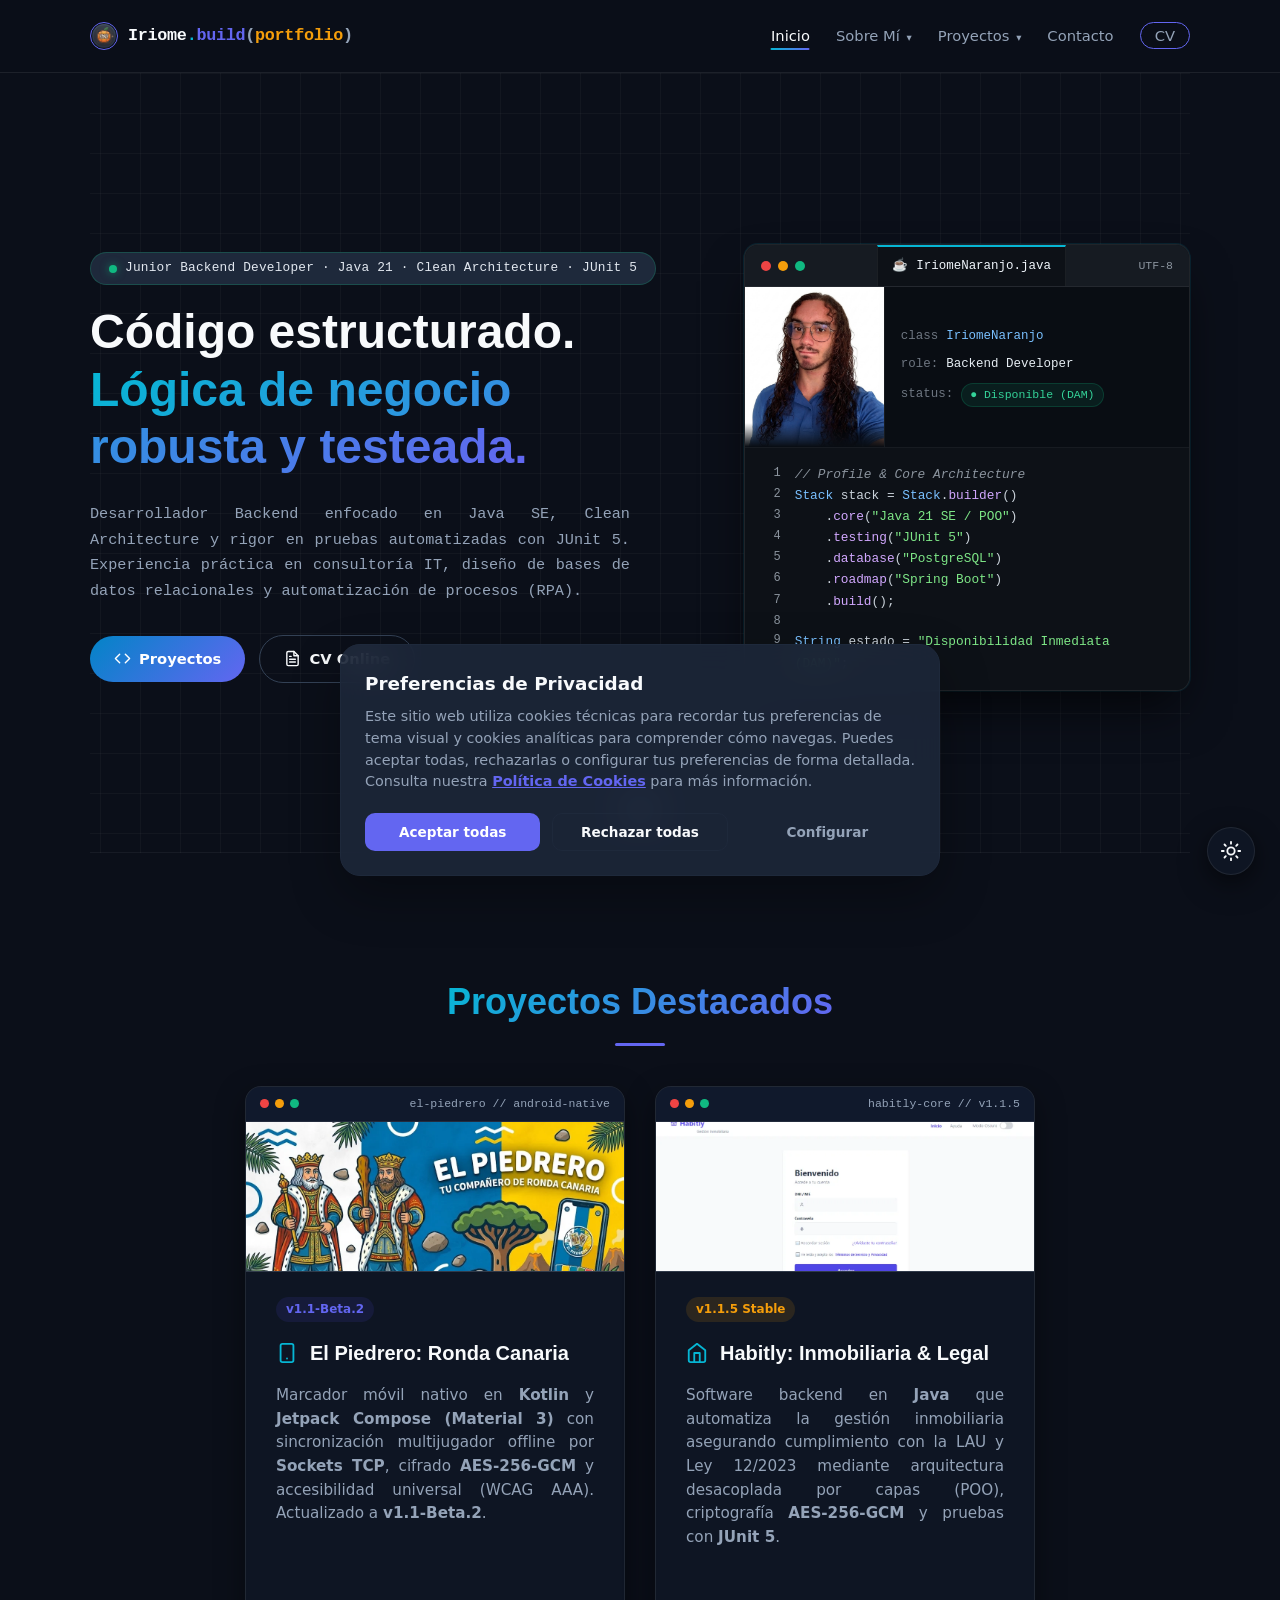
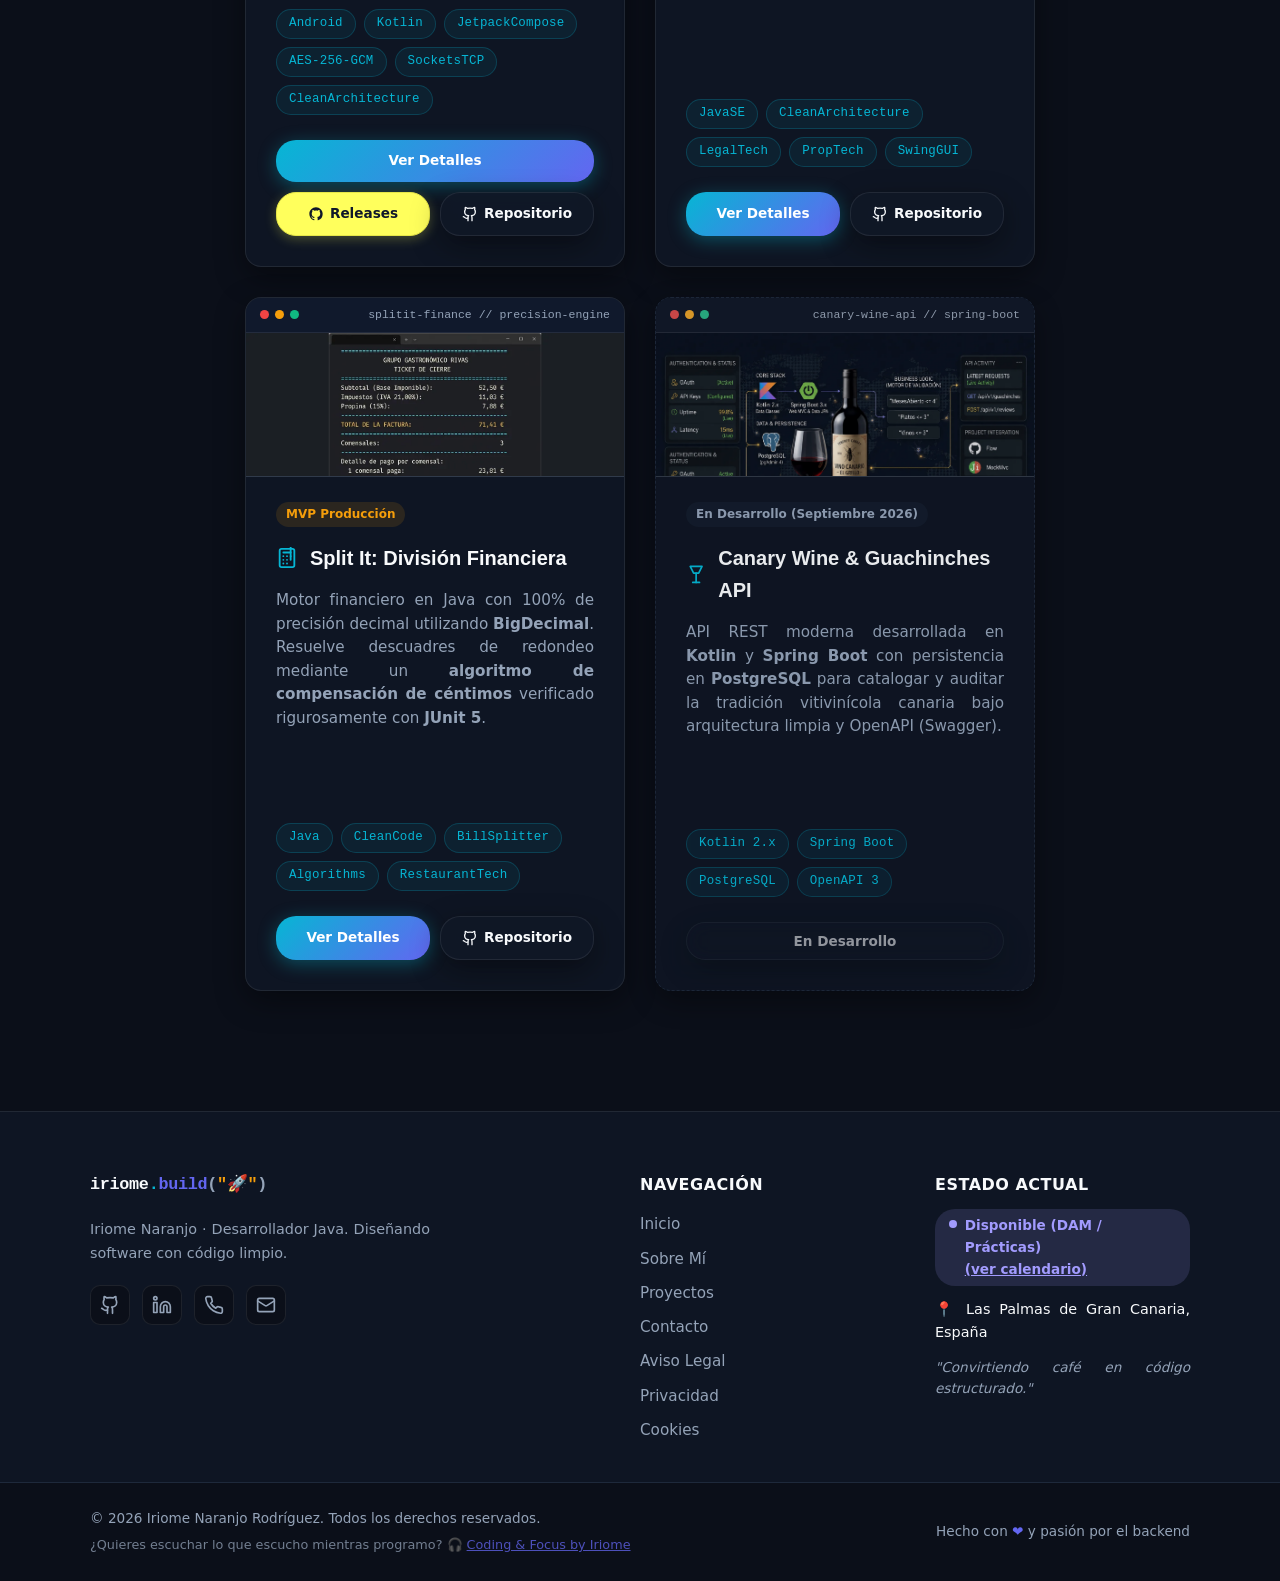
==== commit 55e9b255: "✨ feat(calendar,skills,elpiedrero): implementar vista trimestral desplegable, añadir react y actuali" ====
--- a/index.html
+++ b/index.html
@@ -91,6 +91,7 @@
                         <li><a href="sobre-mi.html#experience-section">Experiencia y Formación</a></li>
                         <li><a href="sobre-mi.html#challenges-section">RoadMap</a></li>
                         <li><a href="sobre-mi.html#availability-section">Disponibilidad</a></li>
+                        <li><a href="sobre-mi.html#availability-calendar">Ver Calendario</a></li>
                     </ul>
                 </li>
                 <li class="dropdown">
@@ -227,13 +228,13 @@
                         </div>
                     </div>
                     <div class="project-card-content">
-                        <span class="project-status-badge progress">v1.1-Beta</span>
+                        <span class="project-status-badge progress">v1.1-Beta.2</span>
                         <div class="project-card-header">
                             <svg width="22" height="22" viewBox="0 0 24 24" fill="none" stroke="var(--accent-cyan)" stroke-width="2" stroke-linecap="round" stroke-linejoin="round"><rect width="14" height="20" x="5" y="2" rx="2" ry="2"/><line x1="12" x2="12.01" y1="18" y2="18"/></svg>
                             <h3 class="project-card-title" style="view-transition-name: elpiedrero-title;">El Piedrero: Ronda Canaria</h3>
                         </div>
                         <p class="project-card-desc">
-                            Marcador móvil nativo en <strong>Kotlin</strong> y <strong>Jetpack Compose (Material 3)</strong> con sincronización multijugador offline por <strong>Sockets TCP</strong>, cifrado <strong>AES-256-GCM</strong> y accesibilidad universal (WCAG AAA). Actualizado a <strong>v1.1-Beta</strong>.
+                            Marcador móvil nativo en <strong>Kotlin</strong> y <strong>Jetpack Compose (Material 3)</strong> con sincronización multijugador offline por <strong>Sockets TCP</strong>, cifrado <strong>AES-256-GCM</strong> y accesibilidad universal (WCAG AAA). Actualizado a <strong>v1.1-Beta.2</strong>.
                         </p>
                         <div class="project-card-tags">
                             <span class="tag">Android</span>
--- a/src/css/style.css
+++ b/src/css/style.css
@@ -1346,6 +1346,34 @@
     margin-bottom: 50px;
 }
 
+.project-header-actions {
+    display: flex;
+    gap: 12px;
+    flex-wrap: wrap;
+    align-items: center;
+}
+
+@media (max-width: 580px) {
+    .project-header-actions {
+        width: 100%;
+        margin-top: 10px;
+    }
+
+    .project-header-actions .btn {
+        flex: 1 1 calc(50% - 12px);
+        min-width: 140px;
+        justify-content: center;
+        text-align: center;
+    }
+}
+
+@media (max-width: 440px) {
+    .project-header-actions .btn {
+        flex: 1 1 100%;
+        width: 100%;
+    }
+}
+
 .project-meta {
     display: flex;
     flex-wrap: wrap;
@@ -2920,6 +2948,18 @@
     color: var(--accent-rose);
 }
 
+.skill-level-upcoming {
+    background-color: rgba(8, 145, 178, 0.08);
+    color: var(--accent-cyan);
+    border: 1px dashed rgba(8, 145, 178, 0.35);
+    padding: 1px 7px;
+}
+
+[data-theme="dark"] .skill-level-upcoming {
+    background-color: rgba(6, 182, 212, 0.12);
+    border-color: rgba(6, 182, 212, 0.4);
+}
+
 /* Invertir logos oscuros en tema oscuro para legibilidad */
 [data-theme="dark"] .icon-invert-dark {
     filter: invert(1) brightness(2);
@@ -3029,11 +3069,293 @@
    Sección: Calendario de Disponibilidad
    ========================================================================== */
 
+/* Botón Desplegable del Calendario (Lazy / Ahorro de Recursos) */
+.calendar-toggle-btn {
+    width: 100%;
+    display: flex;
+    align-items: center;
+    justify-content: space-between;
+    gap: 16px;
+    padding: 16px 20px;
+    background: var(--bg-secondary);
+    border: 1px solid var(--border-color);
+    border-radius: 12px;
+    cursor: pointer;
+    text-align: left;
+    transition: var(--transition-smooth);
+    font-family: inherit;
+    color: inherit;
+}
+
+.calendar-toggle-btn:hover {
+    border-color: var(--accent-rose);
+    background: rgba(79, 70, 229, 0.04);
+    transform: translateY(-2px);
+    box-shadow: var(--shadow-subtle);
+}
+
+.calendar-toggle-btn.is-open {
+    border-color: var(--accent-rose);
+    background: rgba(79, 70, 229, 0.03);
+}
+
+.calendar-toggle-info {
+    display: flex;
+    align-items: center;
+    gap: 14px;
+}
+
+.calendar-toggle-icon {
+    font-size: 1.5rem;
+    line-height: 1;
+    display: flex;
+    align-items: center;
+    justify-content: center;
+}
+
+.calendar-toggle-headings {
+    display: flex;
+    flex-direction: column;
+    gap: 3px;
+}
+
+.calendar-toggle-title {
+    font-size: 1.12rem;
+    font-weight: 700;
+    color: var(--text-primary);
+    margin: 0;
+    line-height: 1.3;
+}
+
+.calendar-toggle-subtitle {
+    font-size: 0.85rem;
+    color: var(--text-secondary);
+    margin: 0;
+    line-height: 1.3;
+}
+
+.calendar-toggle-badge {
+    display: inline-flex;
+    align-items: center;
+    gap: 8px;
+    padding: 6px 14px;
+    background: var(--bg-primary);
+    border: 1px solid var(--border-color);
+    border-radius: 20px;
+    font-size: 0.82rem;
+    font-weight: 600;
+    color: var(--accent-rose);
+    white-space: nowrap;
+    transition: var(--transition-smooth);
+}
+
+.calendar-toggle-btn:hover .calendar-toggle-badge {
+    border-color: var(--accent-rose);
+    background: var(--accent-rose);
+    color: #ffffff;
+}
+
+.calendar-toggle-arrow {
+    transition: transform 0.3s cubic-bezier(0.4, 0, 0.2, 1);
+}
+
+.calendar-toggle-btn.is-open .calendar-toggle-arrow {
+    transform: rotate(180deg);
+}
+
+.calendar-collapsible-body {
+    animation: fadeInCalendar 0.3s ease forwards;
+}
+
+@keyframes fadeInCalendar {
+    from {
+        opacity: 0;
+        transform: translateY(-8px);
+    }
+    to {
+        opacity: 1;
+        transform: translateY(0);
+    }
+}
+
+@media (max-width: 640px) {
+    .calendar-toggle-btn {
+        padding: 14px 16px;
+        flex-wrap: wrap;
+    }
+    .calendar-toggle-headings {
+        flex: 1 1 100%;
+        margin-top: 4px;
+    }
+    .calendar-toggle-title {
+        font-size: 1rem;
+    }
+    .calendar-toggle-subtitle {
+        font-size: 0.8rem;
+    }
+    .calendar-toggle-badge {
+        margin-top: 4px;
+        font-size: 0.78rem;
+        padding: 5px 12px;
+    }
+}
+
+/* Tarjeta de Trimestre (Vista Trimestral) */
+.calendar-quarter-card {
+    background: var(--bg-secondary);
+    border: 1px solid var(--border-color);
+    border-radius: 14px;
+    padding: 24px;
+    margin-bottom: 25px;
+    box-shadow: var(--shadow-subtle);
+    transition: var(--transition-smooth);
+}
+
+.calendar-quarter-card:hover {
+    border-color: rgba(79, 70, 229, 0.3);
+}
+
+.calendar-quarter-header {
+    display: flex;
+    align-items: center;
+    justify-content: space-between;
+    margin-bottom: 20px;
+    padding-bottom: 14px;
+    border-bottom: 1px solid var(--border-color);
+    flex-wrap: wrap;
+    gap: 12px;
+}
+
+.quarter-header-info {
+    display: flex;
+    align-items: center;
+    gap: 14px;
+}
+
+.quarter-badge {
+    display: inline-flex;
+    align-items: center;
+    justify-content: center;
+    background: linear-gradient(135deg, var(--accent-rose) 0%, var(--accent-cyan) 100%);
+    color: #ffffff;
+    font-weight: 800;
+    font-size: 0.85rem;
+    padding: 5px 12px;
+    border-radius: 8px;
+    line-height: 1;
+    letter-spacing: 0.5px;
+    box-shadow: 0 2px 6px rgba(79, 70, 229, 0.25);
+}
+
+.quarter-titles {
+    display: flex;
+    flex-direction: column;
+    gap: 2px;
+}
+
+.quarter-main-title {
+    font-size: 1.15rem;
+    font-weight: 700;
+    color: var(--text-primary);
+    margin: 0;
+    line-height: 1.3;
+}
+
+.quarter-subtitle {
+    font-size: 0.85rem;
+    color: var(--text-secondary);
+    font-weight: 500;
+}
+
+.quarter-count-badge {
+    font-size: 0.8rem;
+    font-weight: 600;
+    color: var(--accent-rose);
+    background: rgba(79, 70, 229, 0.08);
+    border: 1px solid rgba(79, 70, 229, 0.2);
+    padding: 4px 12px;
+    border-radius: 12px;
+}
+
+/* Grid de meses dentro de cada trimestre */
+.calendar-quarter-months-grid {
+    display: grid;
+    grid-template-columns: repeat(auto-fit, minmax(260px, 1fr));
+    gap: 20px;
+}
+
+/* Selector de Trimestres */
+.calendar-quarter-selector {
+    display: flex;
+    align-items: center;
+    justify-content: center;
+    flex-wrap: wrap;
+    gap: 8px;
+}
+
+.calendar-quarter-selector .selector-label {
+    font-size: 0.85rem;
+    font-weight: 700;
+    color: var(--text-secondary);
+    margin-right: 4px;
+}
+
+.quarter-btn {
+    background: var(--bg-primary);
+    border: 1px solid var(--border-color);
+    color: var(--text-secondary);
+    padding: 6px 14px;
+    border-radius: 20px;
+    font-size: 0.82rem;
+    font-weight: 600;
+    cursor: pointer;
+    transition: var(--transition-smooth);
+    font-family: inherit;
+}
+
+.quarter-btn:hover {
+    border-color: var(--accent-rose);
+    color: var(--text-primary);
+    background: rgba(79, 70, 229, 0.04);
+}
+
+.quarter-btn.active {
+    background: var(--accent-rose);
+    border-color: var(--accent-rose);
+    color: #ffffff;
+    box-shadow: var(--shadow-subtle);
+}
+
+.quarter-btn.quarter-past {
+    opacity: 0.45;
+}
+
+/* Botón de acceso rápido a calendario en cabecera */
+.btn-header-calendar {
+    transition: var(--transition-smooth);
+}
+.btn-header-calendar:hover {
+    border-color: var(--accent-rose);
+    color: var(--accent-rose);
+    transform: translateY(-1px);
+}
+
+@media (max-width: 640px) {
+    .calendar-quarter-card {
+        padding: 16px;
+    }
+    .calendar-quarter-header {
+        flex-direction: column;
+        align-items: flex-start;
+        gap: 8px;
+    }
+    .calendar-quarter-months-grid {
+        grid-template-columns: 1fr;
+    }
+}
+
 /* Grid de los meses */
 .calendar-grid-container {
-    display: grid;
-    grid-template-columns: repeat(auto-fill, minmax(260px, 1fr));
-    gap: 30px;
     margin-top: 20px;
     transition: opacity 0.3s ease;
 }
@@ -3482,9 +3804,9 @@
 
 .carousel-container {
     display: grid;
-    grid-template-columns: 310px 1fr;
-    gap: 35px;
-    align-items: start;
+    grid-template-columns: 260px 1fr;
+    gap: 30px;
+    align-items: stretch;
     width: 100%;
     max-width: 100%;
     box-sizing: border-box;
@@ -3506,11 +3828,11 @@
 .phone-mockup {
     position: relative;
     width: 100%;
-    max-width: 280px;
+    max-width: 250px;
     aspect-ratio: 400 / 818;
     margin: 0 auto;
     background: #0B0F19;
-    border-radius: 32px;
+    border-radius: 30px;
     border: 4px solid #2D3748;
     box-shadow: 0 20px 50px rgba(0, 0, 0, 0.55),
                 0 0 0 1px rgba(255, 255, 255, 0.08),
@@ -3626,9 +3948,9 @@
     align-items: center;
     justify-content: space-between;
     gap: 12px;
-    margin-top: 16px;
+    margin-top: 14px;
     width: 100%;
-    max-width: 280px;
+    max-width: 250px;
 }
 
 .carousel-nav-arrow {
@@ -3707,8 +4029,8 @@
 .carousel-details-panel {
     display: flex;
     flex-direction: column;
-    gap: 20px;
-    justify-content: center;
+    gap: 16px;
+    justify-content: space-between;
     min-width: 0;
     max-width: 100%;
     box-sizing: border-box;
@@ -3718,7 +4040,7 @@
     background: var(--bg-primary);
     border: 1px solid var(--border-color);
     border-radius: 16px;
-    padding: 24px;
+    padding: 22px 24px;
     box-shadow: var(--shadow-subtle);
     border-left: 4px solid var(--accent-cyan);
     transition: var(--transition-smooth);
@@ -3818,13 +4140,35 @@
     background: var(--bg-primary);
     border: 1px solid var(--border-color);
     border-radius: 14px;
-    padding: 16px;
+    padding: 14px;
 }
 
 .carousel-thumbnails {
-    display: grid;
-    grid-template-columns: repeat(7, 1fr);
+    display: flex;
     gap: 8px;
+    overflow-x: auto;
+    scrollbar-width: thin;
+    -webkit-overflow-scrolling: touch;
+    scroll-snap-type: x mandatory;
+    padding-bottom: 4px;
+}
+
+.carousel-thumbnails::-webkit-scrollbar {
+    height: 5px;
+}
+
+.carousel-thumbnails::-webkit-scrollbar-track {
+    background: rgba(255, 255, 255, 0.05);
+    border-radius: 4px;
+}
+
+.carousel-thumbnails::-webkit-scrollbar-thumb {
+    background: rgba(6, 182, 212, 0.3);
+    border-radius: 4px;
+}
+
+.carousel-thumbnails::-webkit-scrollbar-thumb:hover {
+    background: var(--accent-cyan);
 }
 
 .thumb-btn {
@@ -3839,6 +4183,10 @@
     align-items: center;
     gap: 6px;
     transition: var(--transition-fast);
+    flex: 1 1 0px;
+    min-width: 62px;
+    max-width: 105px;
+    scroll-snap-align: center;
 }
 
 .thumb-btn img {
@@ -3856,6 +4204,7 @@
     overflow: hidden;
     text-overflow: ellipsis;
     max-width: 100%;
+    display: block;
 }
 
 .thumb-btn:hover {
@@ -3877,12 +4226,79 @@
 /* ========================================================================== */
 /* Adaptación Responsive para Móviles y Tablets                               */
 /* ========================================================================== */
-@media (max-width: 880px) {
+
+/* Dispositivos Medianos, Pantallas Divididas e iPad Horizontal (769px a 1024px) */
+@media (max-width: 1024px) and (min-width: 769px) {
     .elpiedrero-gallery-card {
-        padding: 20px 14px;
+        padding: 24px 20px;
+        border-radius: 18px;
+    }
+
+    .carousel-container {
+        grid-template-columns: 220px 1fr;
+        gap: 20px;
+        align-items: stretch;
+    }
+
+    .android-mockup,
+    .phone-mockup {
+        max-width: 215px;
+        border-radius: 26px;
+    }
+
+    .carousel-nav-toolbar {
+        max-width: 215px;
+        margin-top: 12px;
+        gap: 8px;
+    }
+
+    .carousel-nav-arrow {
+        width: 38px;
+        height: 38px;
+    }
+
+    .carousel-details-panel {
+        gap: 14px;
+        justify-content: space-between;
+    }
+
+    .carousel-info-box {
+        padding: 18px 20px;
+    }
+
+    .carousel-slide-title {
+        font-size: 1.18rem;
+    }
+
+    .carousel-slide-desc {
+        font-size: 0.88rem;
+        line-height: 1.55;
+        margin-bottom: 12px;
+    }
+
+    .carousel-thumbnails-section {
+        padding: 12px;
+    }
+
+    .thumb-btn {
+        flex: 1 1 0px;
+        min-width: 58px;
+        max-width: 90px;
+        padding: 5px 3px;
+    }
+
+    .thumb-btn span {
+        font-size: 0.64rem;
+    }
+}
+
+/* Tablets Verticales y Móviles Grandes (<= 768px) */
+@media (max-width: 768px) {
+    .elpiedrero-gallery-card {
+        padding: 20px 16px;
         margin-top: 20px;
         margin-bottom: 25px;
-        border-radius: 16px;
+        border-radius: 18px;
         box-sizing: border-box;
         max-width: 100%;
     }
@@ -3905,26 +4321,33 @@
 
     .carousel-container {
         grid-template-columns: 1fr;
-        gap: 20px;
+        gap: 22px;
+        justify-items: center;
+    }
+
+    .carousel-phone-wrapper {
+        width: 100%;
+        align-items: center;
     }
 
     .android-mockup,
     .phone-mockup {
-        max-width: 205px;
+        max-width: 210px;
         border-radius: 26px;
     }
 
     .carousel-nav-toolbar {
-        max-width: 205px;
+        max-width: 210px;
         margin-top: 12px;
     }
 
     .carousel-details-panel {
-        gap: 14px;
+        width: 100%;
+        gap: 16px;
     }
 
     .carousel-info-box {
-        padding: 16px;
+        padding: 18px 16px;
         border-radius: 14px;
     }
 
@@ -3950,32 +4373,32 @@
         padding: 8px 12px;
     }
 
-
     .carousel-thumbnails-section {
-        padding: 12px;
+        padding: 12px 10px;
     }
 
     .carousel-thumbnails {
         display: flex;
         overflow-x: auto;
         gap: 8px;
-        padding-bottom: 8px;
+        padding-bottom: 6px;
         scrollbar-width: thin;
         -webkit-overflow-scrolling: touch;
         scroll-snap-type: x mandatory;
     }
 
     .thumb-btn {
-        flex: 0 0 64px;
+        flex: 0 0 66px;
         scroll-snap-align: center;
-        padding: 4px 2px;
+        padding: 5px 3px;
     }
 
     .thumb-btn span {
-        font-size: 0.62rem;
-    }
-}
-
+        font-size: 0.64rem;
+    }
+}
+
+/* Móviles Pequeños (<= 480px) */
 @media (max-width: 480px) {
     .elpiedrero-gallery-card {
         padding: 14px 10px;
@@ -4003,8 +4426,8 @@
 
     .android-mockup,
     .phone-mockup {
-        max-width: 185px;
-        border-radius: 22px;
+        max-width: 180px;
+        border-radius: 20px;
         border-width: 3px;
     }
 
@@ -4027,7 +4450,7 @@
     }
 
     .carousel-nav-toolbar {
-        max-width: 185px;
+        max-width: 180px;
         gap: 8px;
         margin-top: 10px;
     }
@@ -4091,11 +4514,11 @@
     }
 
     .thumb-btn {
-        flex: 0 0 52px;
+        flex: 0 0 54px;
         padding: 3px 2px;
     }
 
     .thumb-btn span {
-        font-size: 0.58rem;
-    }
-}
+        font-size: 0.6rem;
+    }
+}
